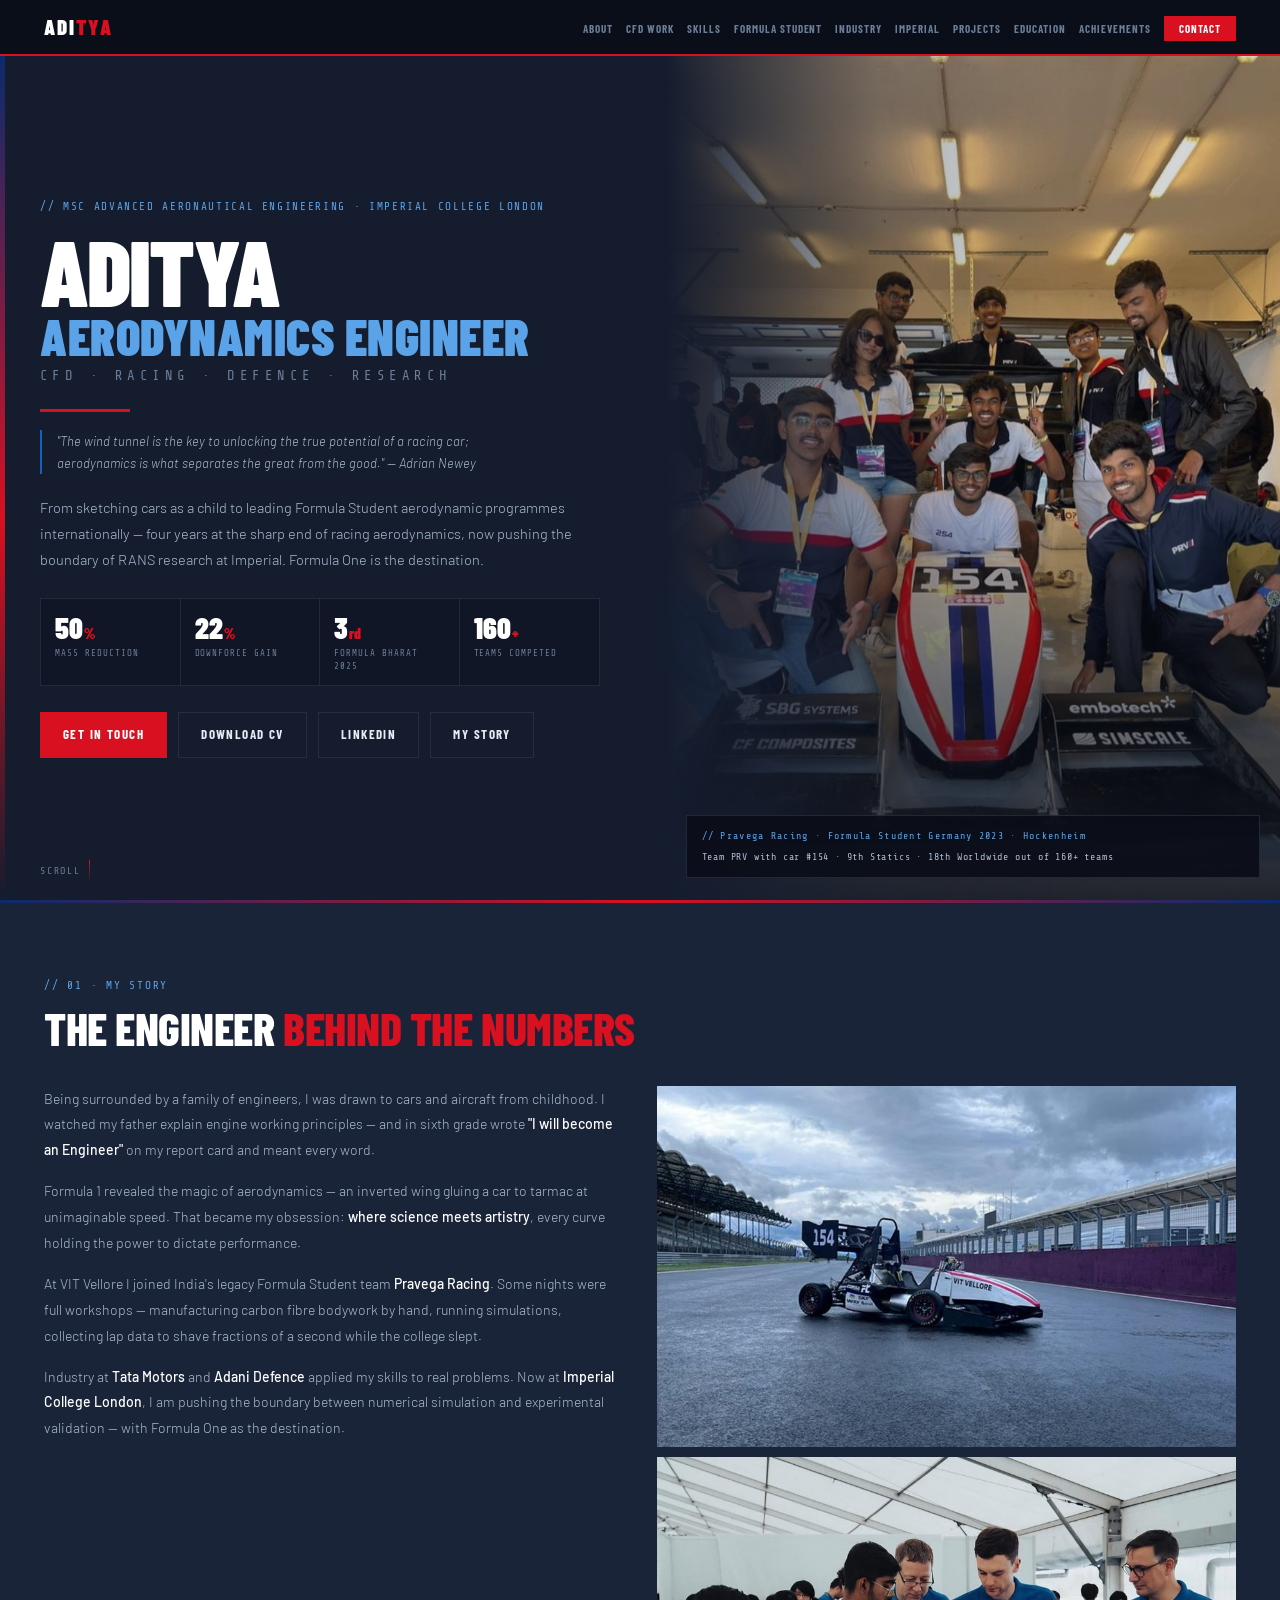
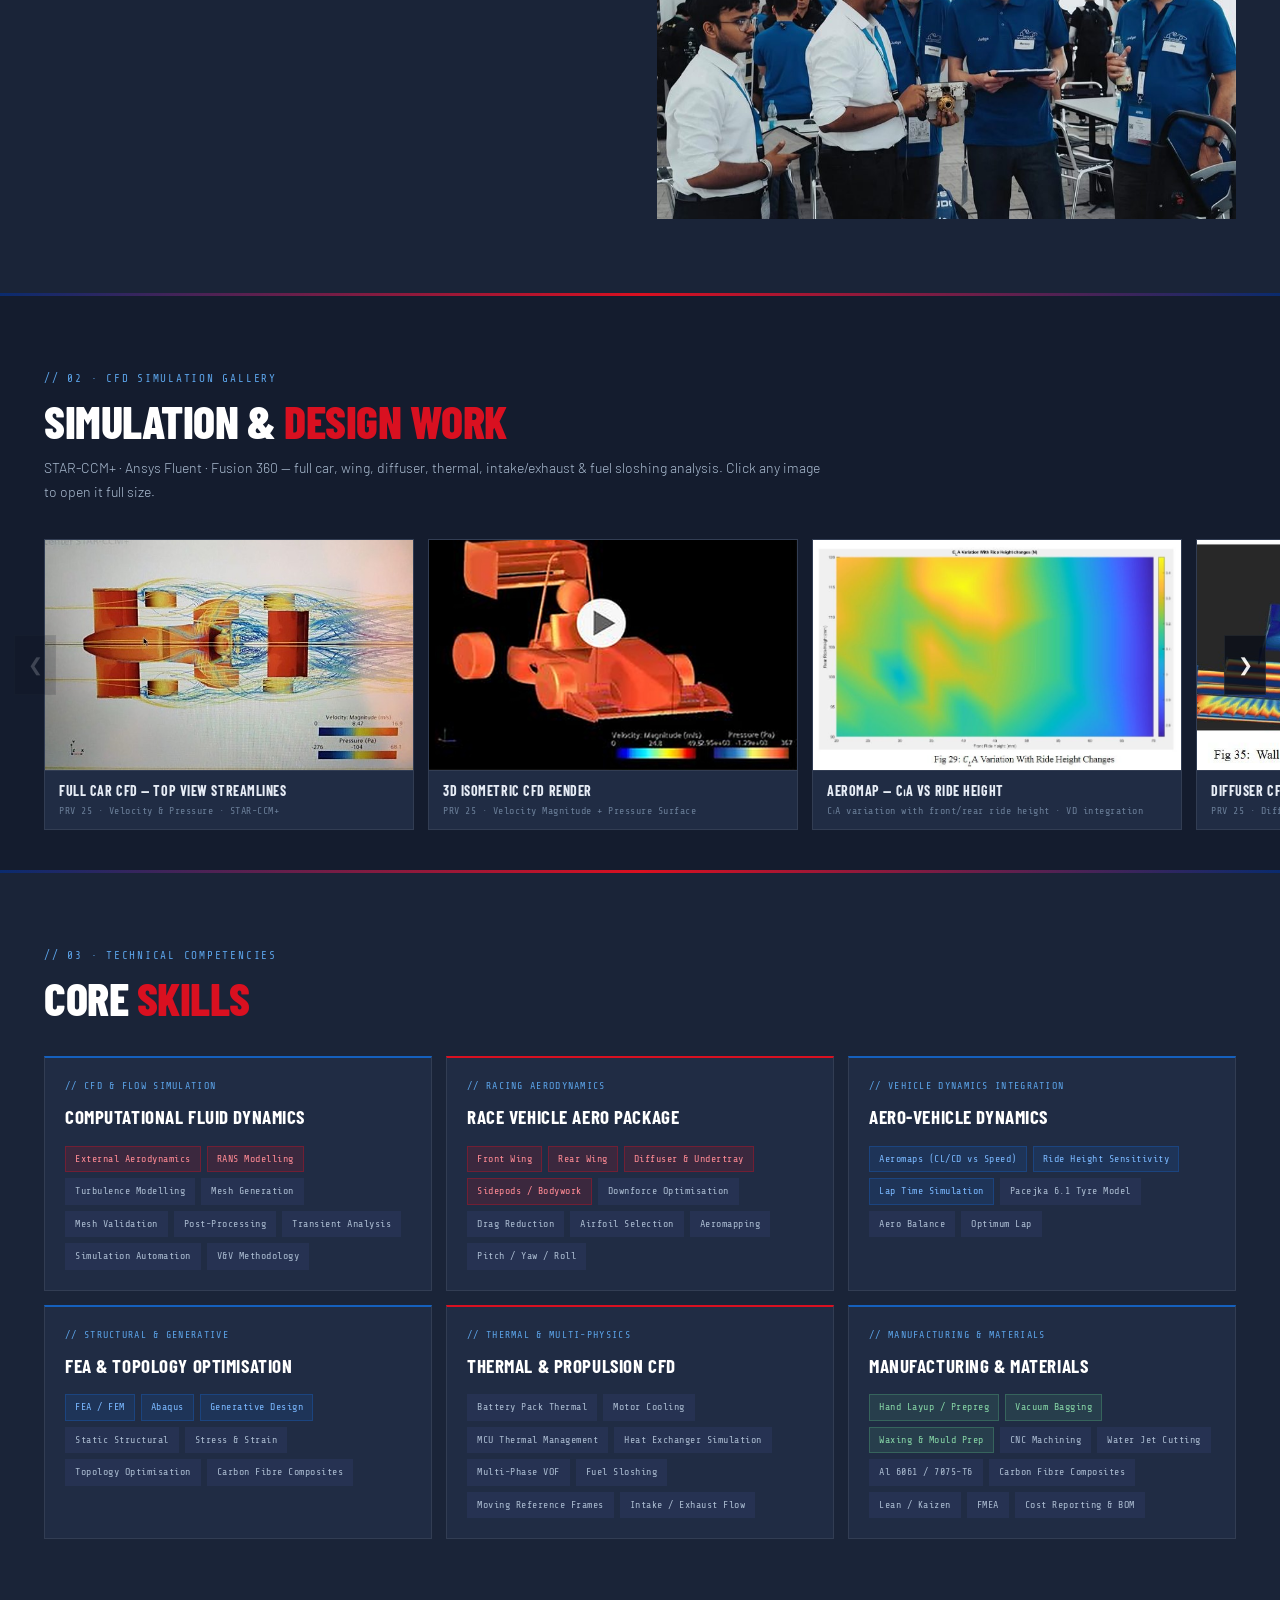
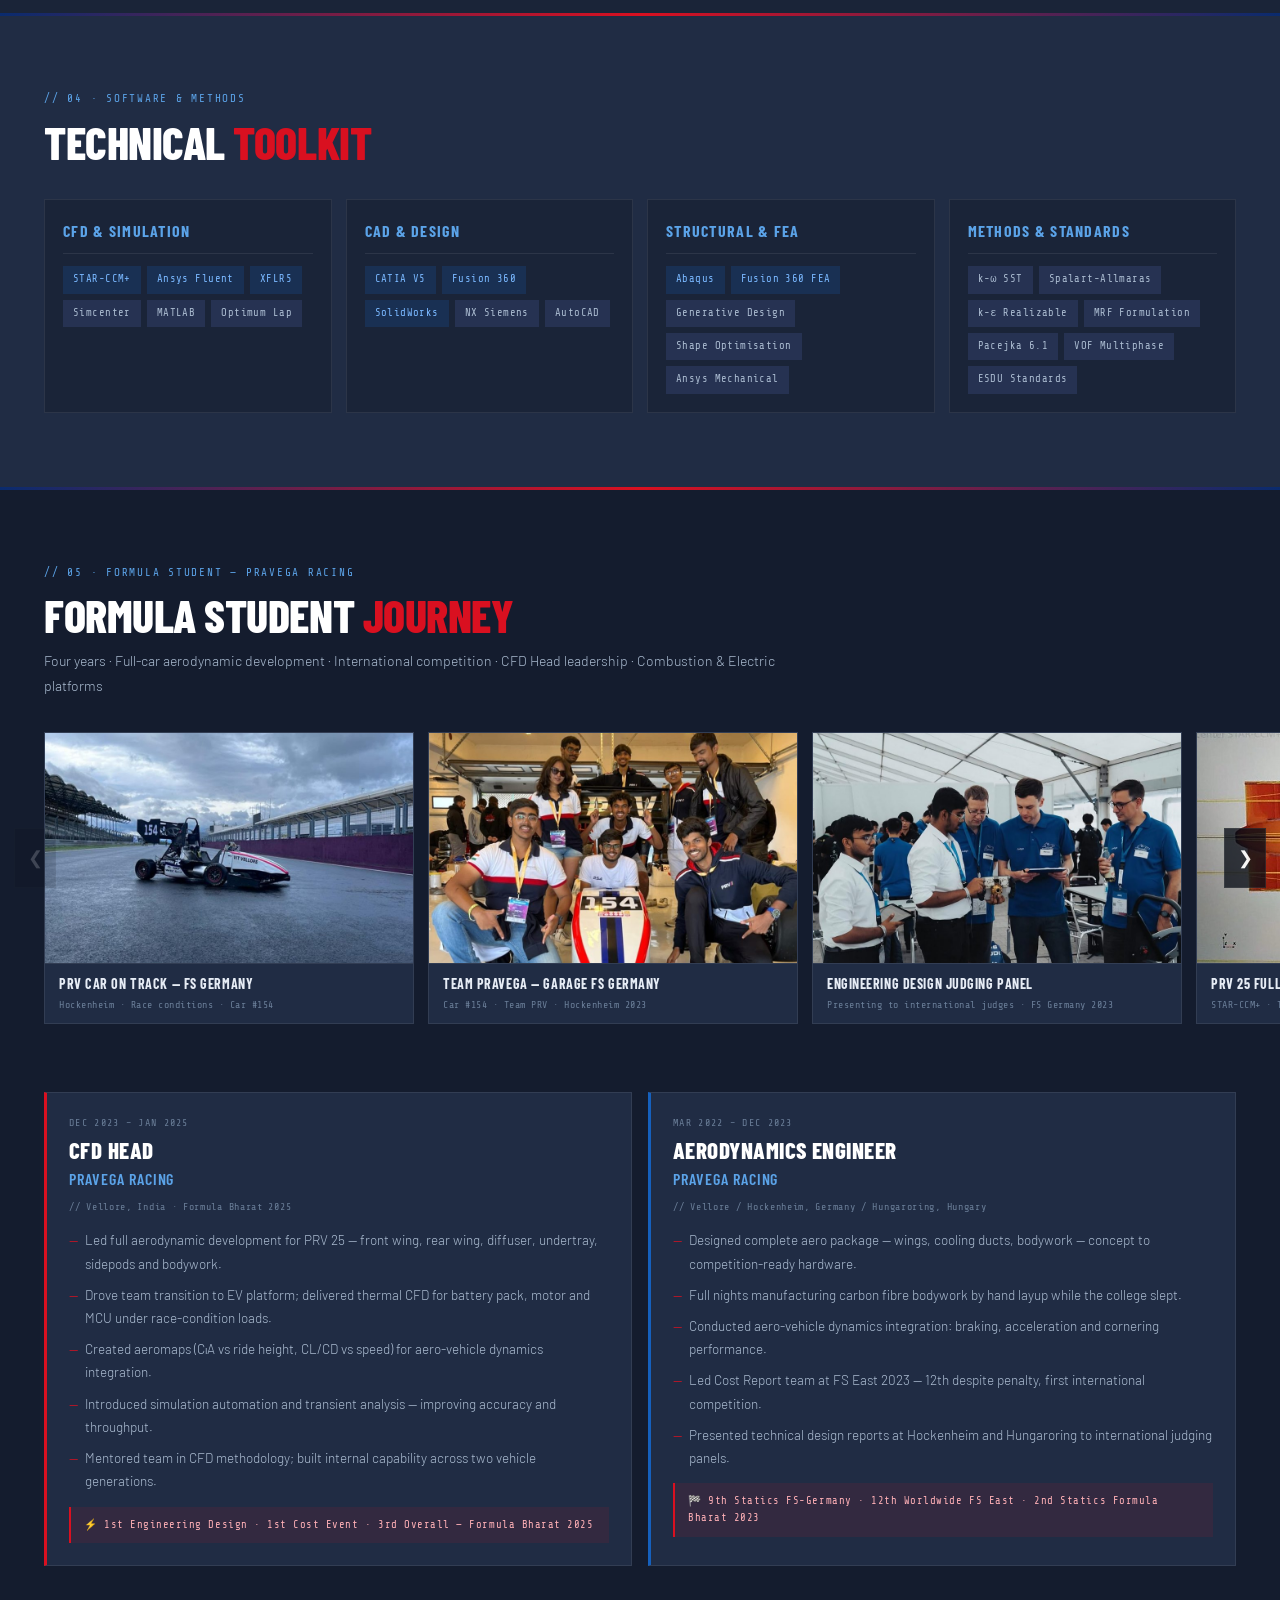
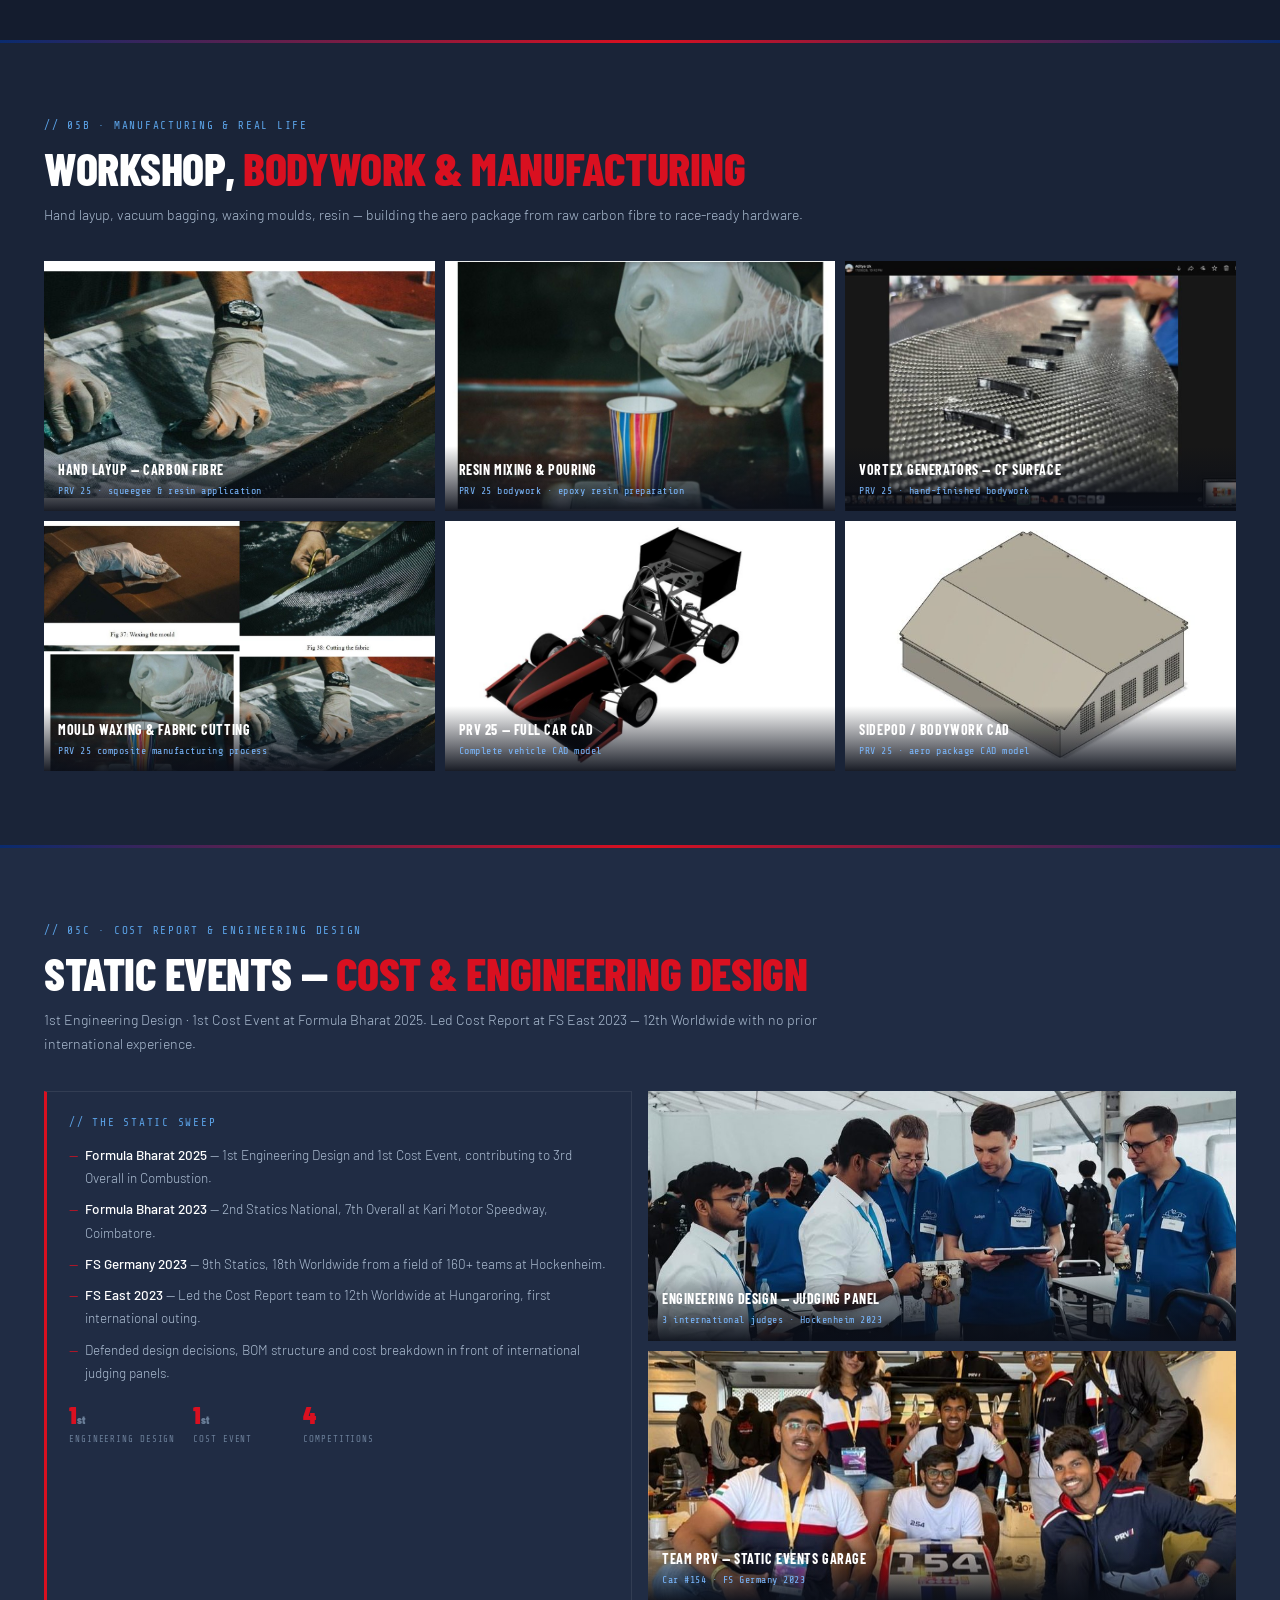
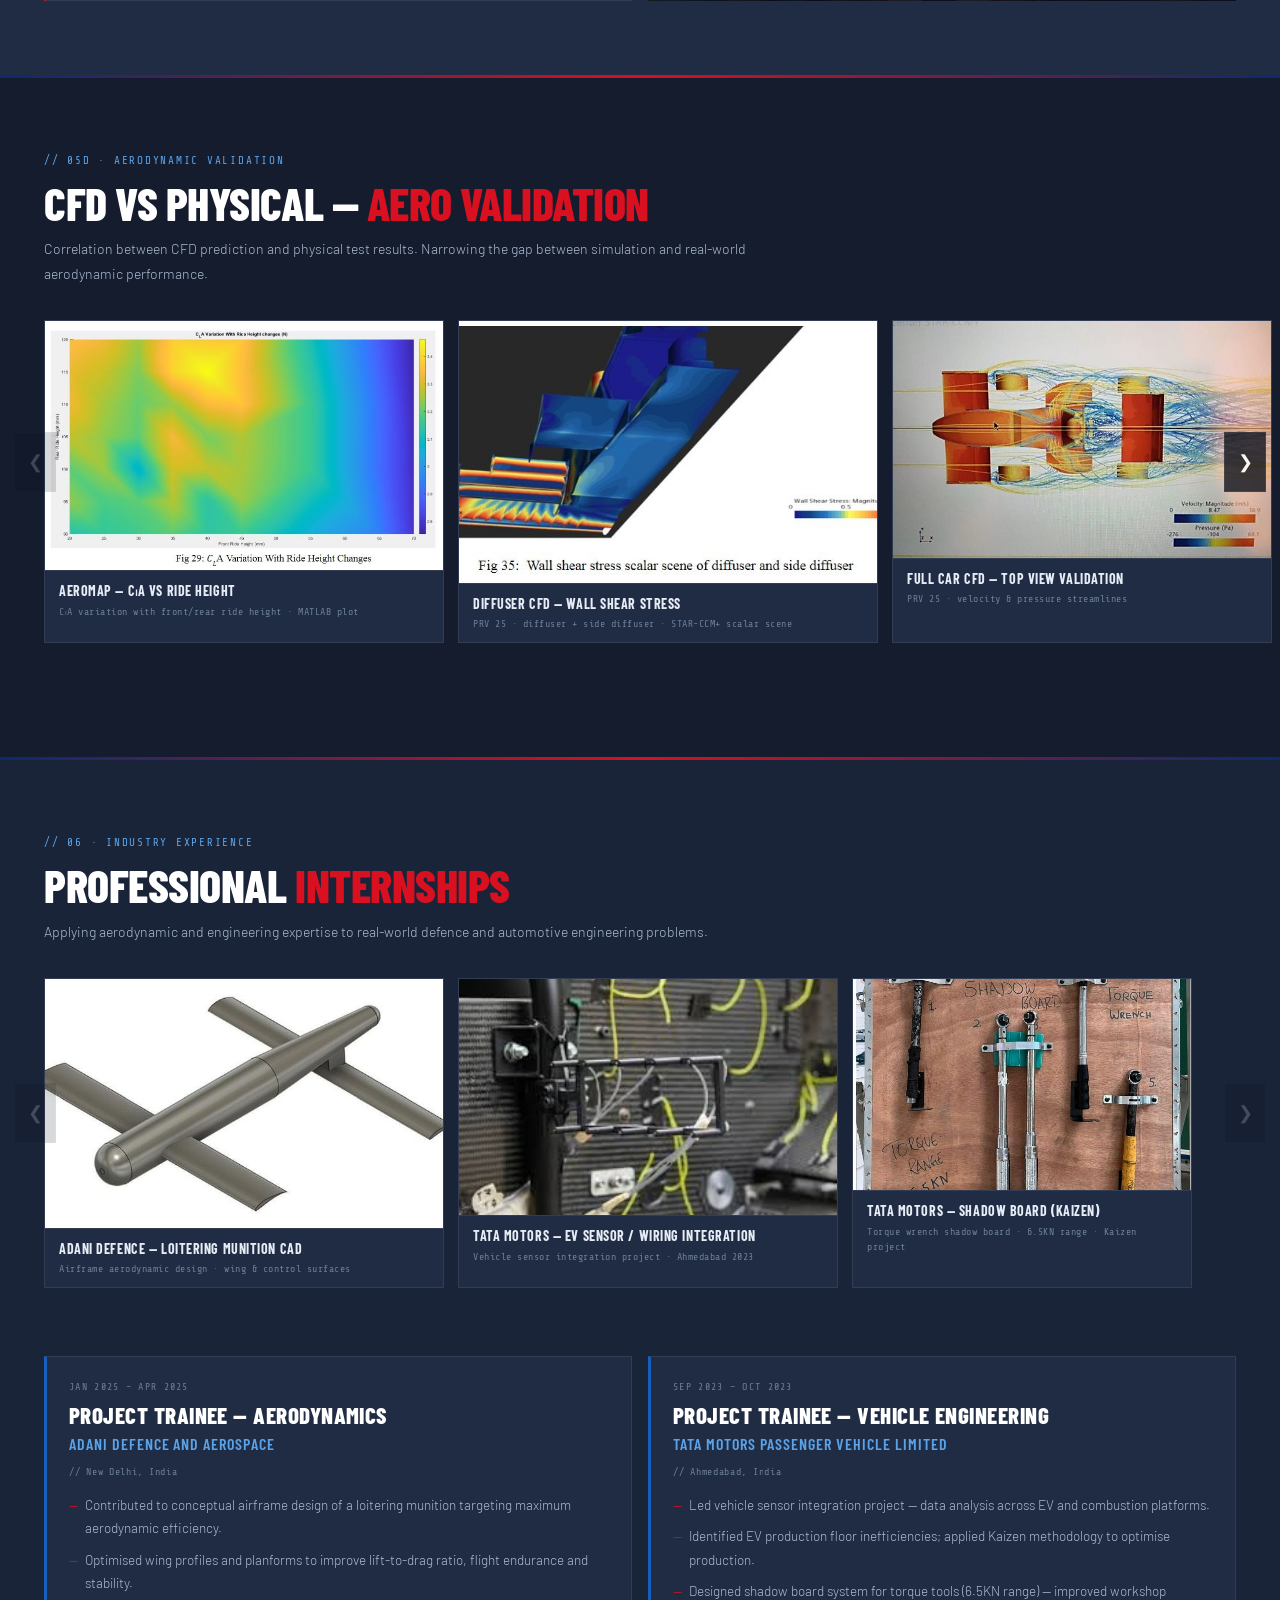
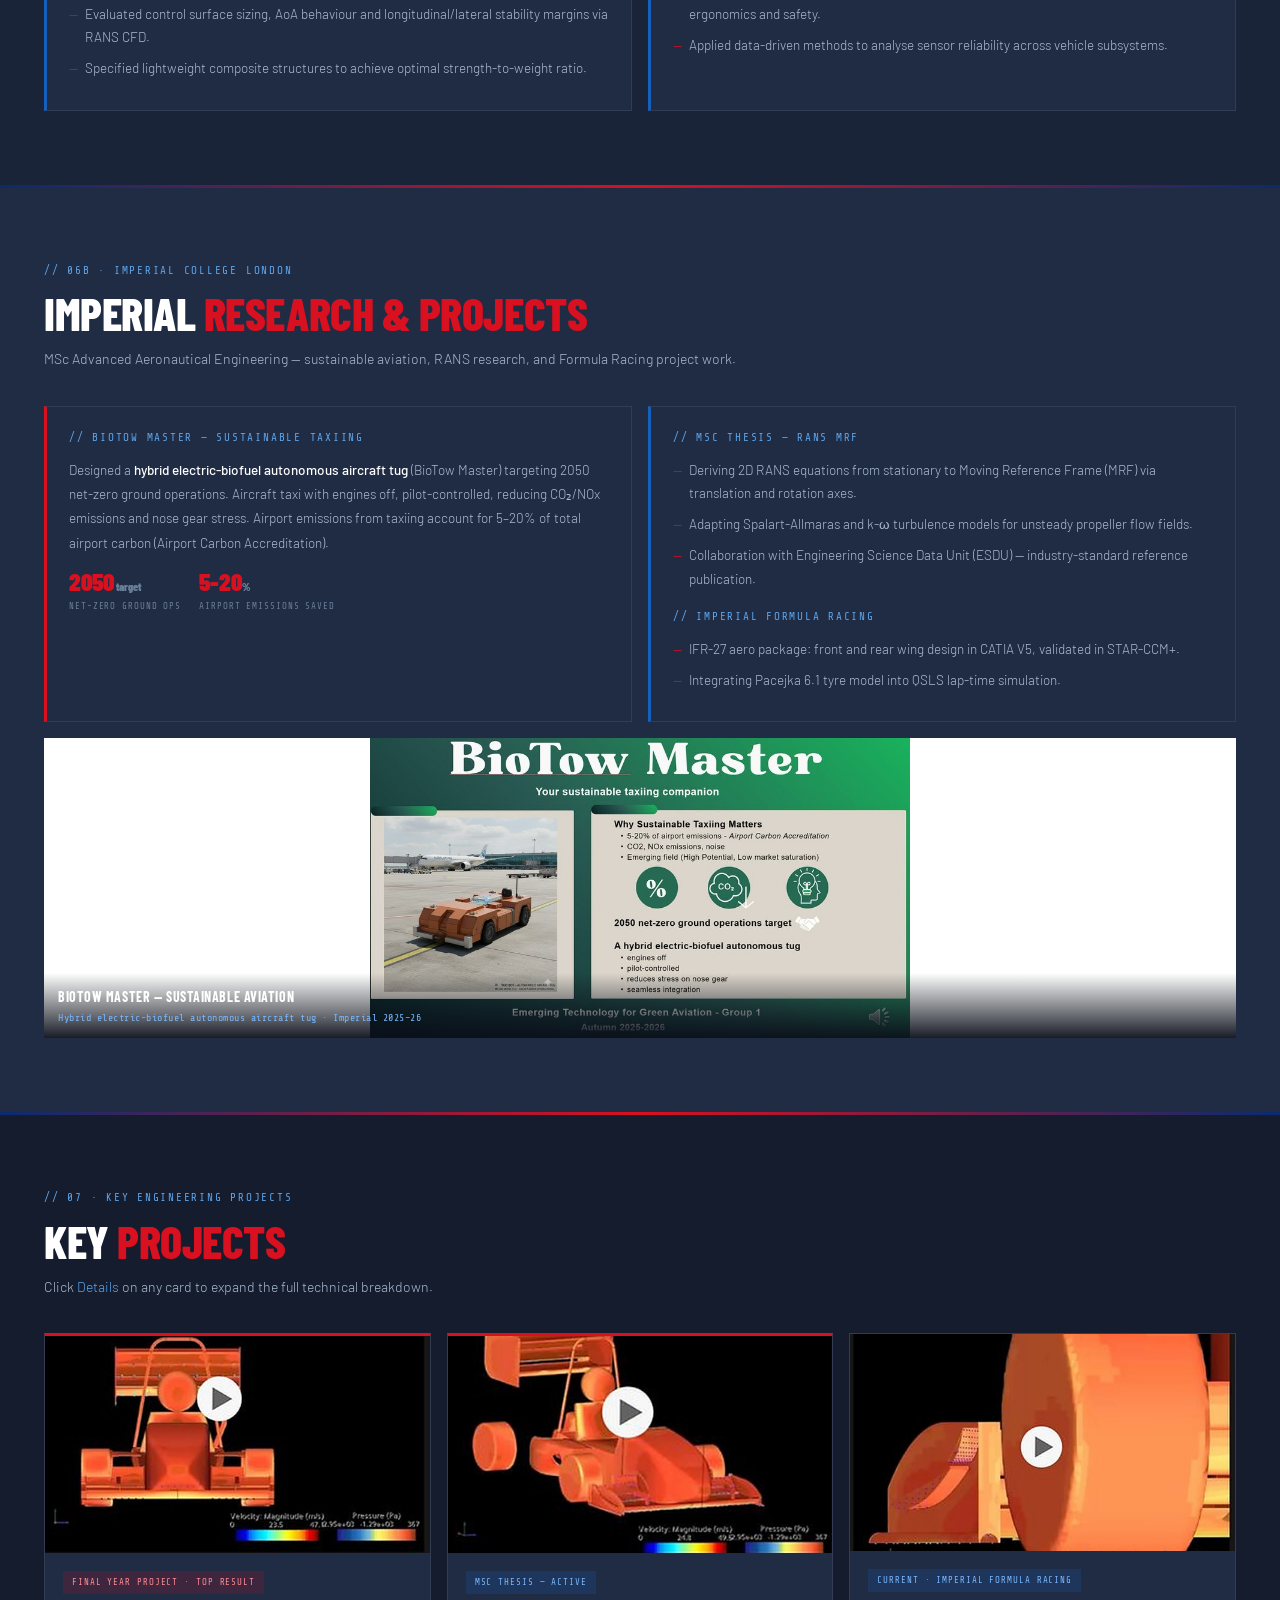
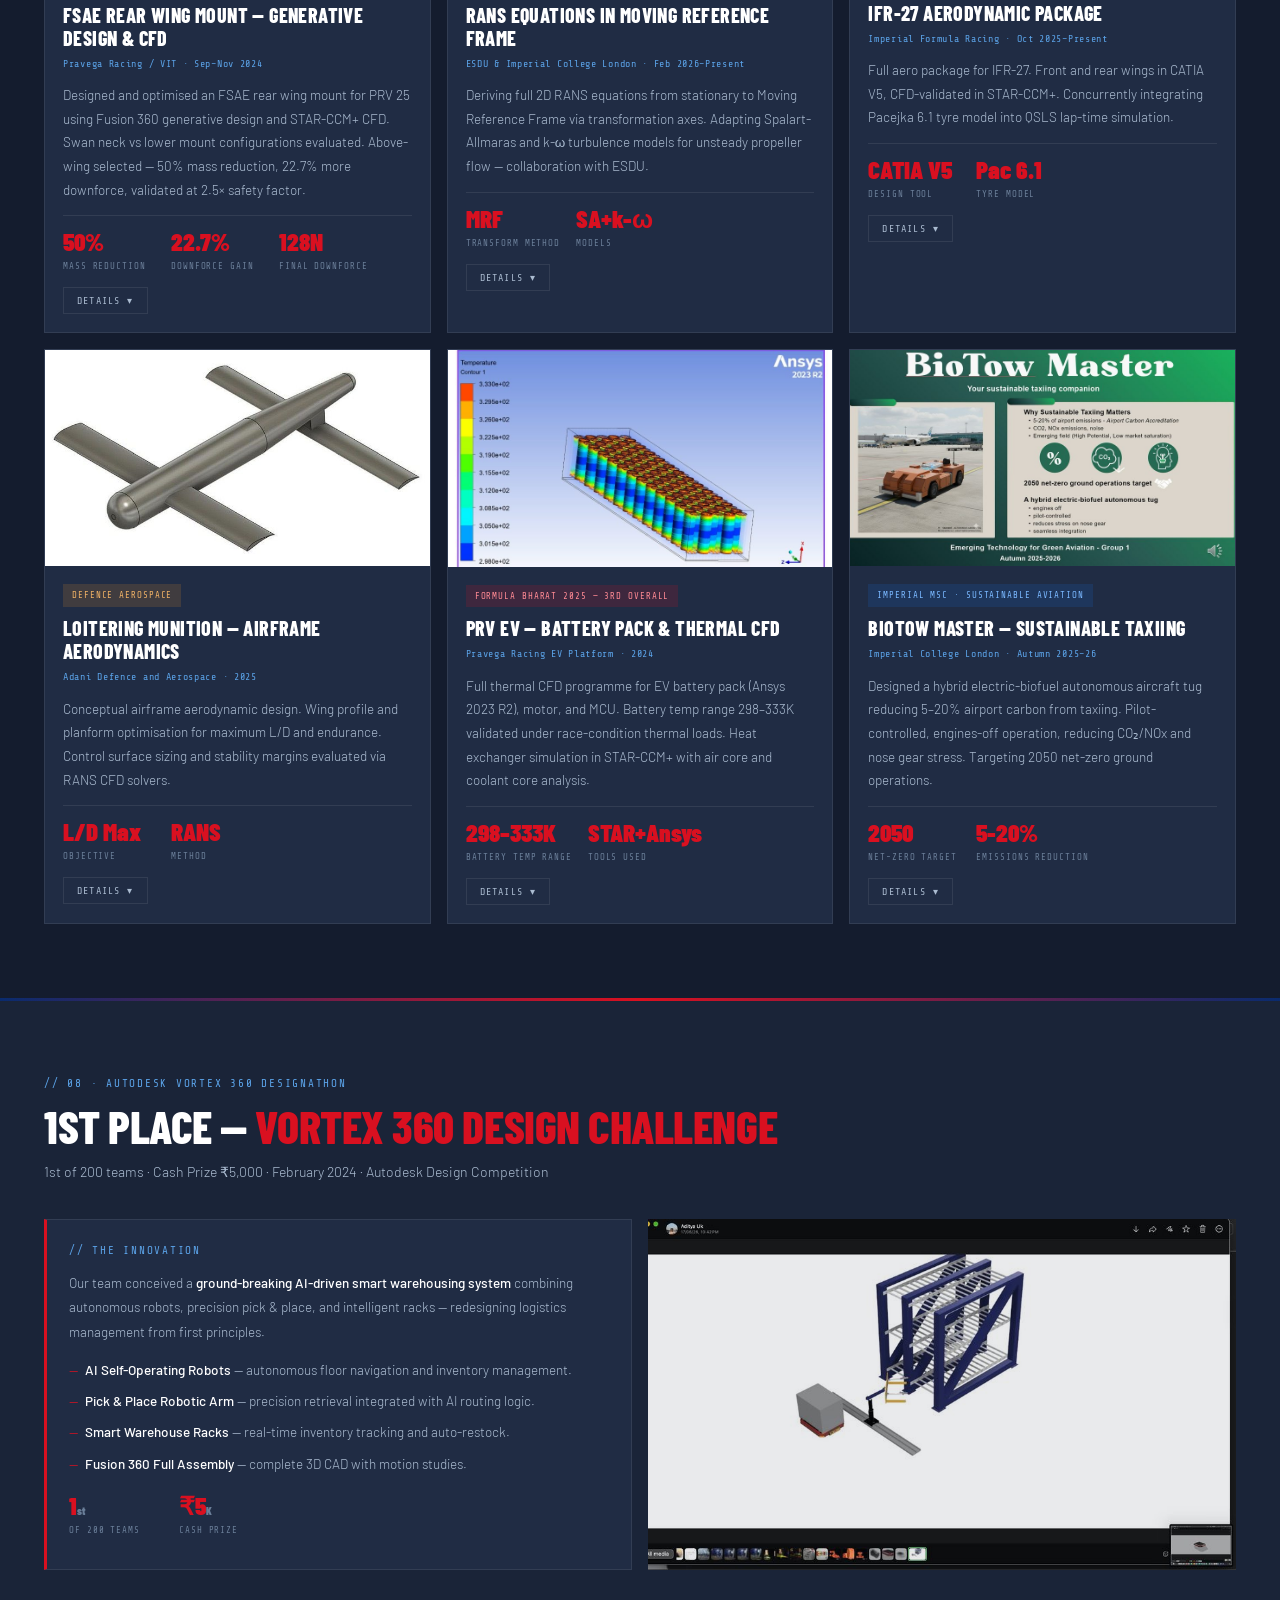
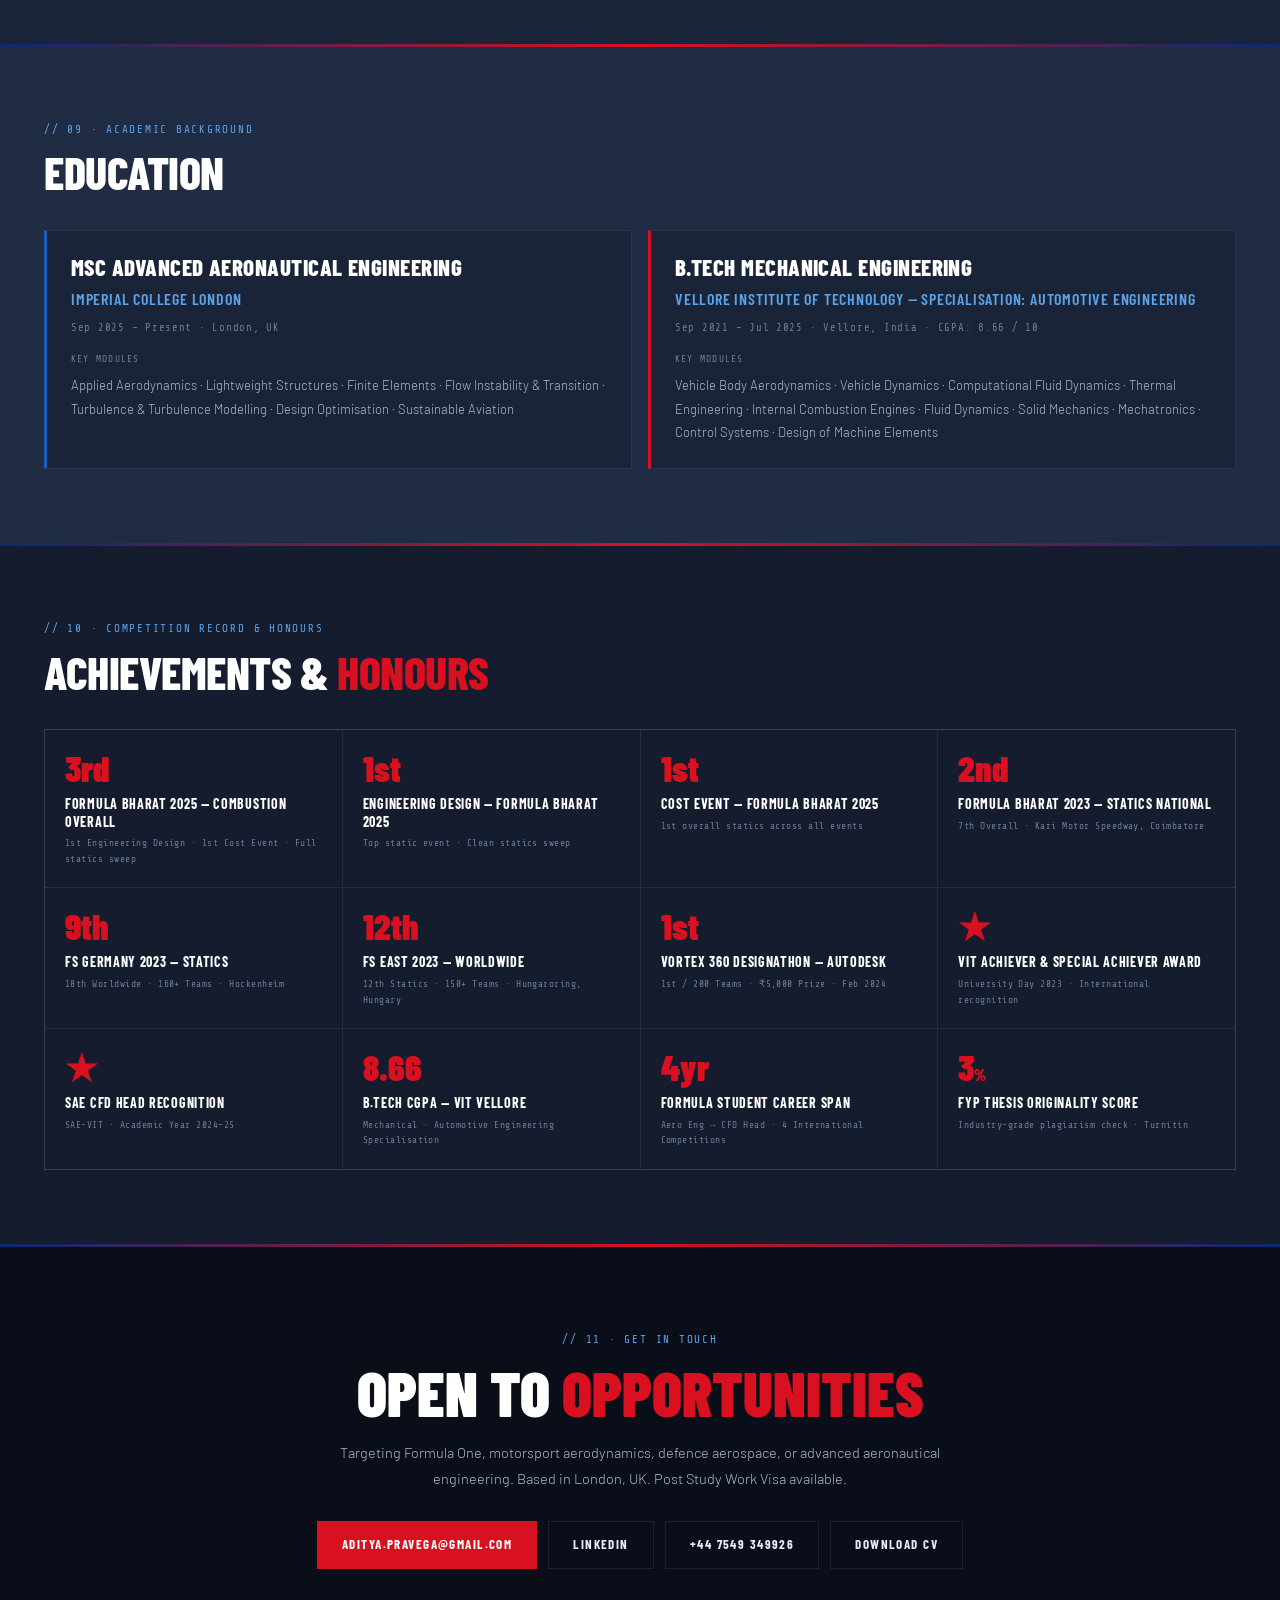
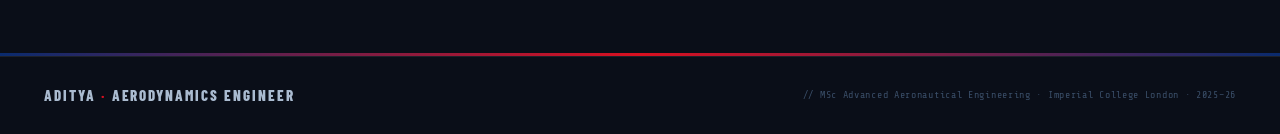
==== index.html @ 7541146f "Portfolio site" ====
<!DOCTYPE html>
<html lang="en">
<head>
<meta charset="UTF-8">
<meta name="viewport" content="width=device-width, initial-scale=1.0" id="viewport-meta">
<title>Aditya — Aerodynamics Engineer | CFD &amp; Aerodynamic Design</title>
<meta name="description" content="Aerodynamics engineer — MSc Advanced Aeronautical Engineering at Imperial College London. Four years of Formula Student aerodynamic development, CFD Head at Pravega Racing, defence aerospace and RANS research.">
<meta name="author" content="Aditya">
<meta name="theme-color" content="#141C2E">

<meta property="og:type" content="website">
<meta property="og:title" content="Aditya — Aerodynamics Engineer">
<meta property="og:description" content="CFD · Racing · Defence · Research. MSc Advanced Aeronautical Engineering, Imperial College London.">
<meta property="og:image" content="assets/img/cfd-fullcar-topview-streamlines.jpg">
<meta name="twitter:card" content="summary_large_image">

<link rel="preconnect" href="https://fonts.googleapis.com">
<link rel="preconnect" href="https://fonts.gstatic.com" crossorigin>
<link href="https://fonts.googleapis.com/css2?family=Barlow+Condensed:wght@300;400;600;700;800;900&family=Barlow:wght@300;400;500;600&family=Share+Tech+Mono&display=swap" rel="stylesheet">
<link rel="stylesheet" href="assets/css/styles.css">
<link rel="stylesheet" href="assets/css/mobile.css">
<link rel="icon" href="data:image/svg+xml,<svg xmlns='http://www.w3.org/2000/svg' viewBox='0 0 100 100'><rect width='100' height='100' fill='%23141C2E'/><text y='74' x='50' text-anchor='middle' font-size='68' font-family='Arial Narrow,Arial' font-weight='bold' fill='%23D91020'>A</text></svg>">
</head>
<body>

<div id="progress"></div>

<nav>
  <a href="#hero" class="nav-logo">Adi<span>tya</span></a>
  <ul class="nav-links" id="nav-links">
    <li><a href="#about">About</a></li>
    <li><a href="#gallery">CFD Work</a></li>
    <li><a href="#skills">Skills</a></li>
    <li><a href="#fs-exp">Formula Student</a></li>
    <li><a href="#industry">Industry</a></li>
    <li><a href="#imperial">Imperial</a></li>
    <li><a href="#projects">Projects</a></li>
    <li><a href="#education">Education</a></li>
    <li><a href="#achievements">Achievements</a></li>
    <li><a href="#contact" class="nav-cta">Contact</a></li>
  </ul>
  <button class="nav-burger" id="burger" aria-label="Toggle navigation menu" aria-expanded="false" aria-controls="nav-links">
    <span></span><span></span><span></span>
  </button>
</nav>

<!-- ============================ HERO ============================ -->
<section id="hero">
  <div class="hero-left">
    <div class="eyebrow">// MSc Advanced Aeronautical Engineering · Imperial College London</div>
    <h1 class="hero-name">Aditya<span class="line2">Aerodynamics Engineer</span></h1>
    <div class="hero-sub">CFD · Racing · Defence · Research</div>
    <div class="hdiv"></div>
    <blockquote class="hero-quote">"The wind tunnel is the key to unlocking the true potential of a racing car; aerodynamics is what separates the great from the good." — Adrian Newey</blockquote>
    <p class="hero-desc">From sketching cars as a child to leading Formula Student aerodynamic programmes internationally — four years at the sharp end of racing aerodynamics, now pushing the boundary of RANS research at Imperial. Formula One is the destination.</p>

    <div class="hero-stats">
      <div class="sb"><div class="sn" data-count="50">0<span class="u">%</span></div><div class="sl">Mass Reduction</div></div>
      <div class="sb"><div class="sn" data-count="22">0<span class="u">%</span></div><div class="sl">Downforce Gain</div></div>
      <div class="sb"><div class="sn" data-count="3">0<span class="u">rd</span></div><div class="sl">Formula Bharat 2025</div></div>
      <div class="sb"><div class="sn" data-count="160">0<span class="u">+</span></div><div class="sl">Teams Competed</div></div>
    </div>

    <div class="hbtns">
      <a href="#contact" class="btn btn-p">Get In Touch</a>
      <a href="assets/cv/Aditya_Kumar_CV.pdf" class="btn" download>Download CV</a>
      <a href="https://www.linkedin.com/in/aditya-kumar-78010b185" class="btn" target="_blank" rel="noopener">LinkedIn</a>
      <a href="#about" class="btn">My Story</a>
    </div>
  </div>

  <div class="hero-right">
    <img src="assets/img/team-fsgermany-garage.jpg" alt="Pravega Racing team with car #154 in the garage at Formula Student Germany 2023, Hockenheim" fetchpriority="high">
    <div class="hero-right-overlay"></div>
    <div class="hero-badge">
      <span class="hero-badge-title">// Pravega Racing · Formula Student Germany 2023 · Hockenheim</span>
      Team PRV with car #154 · 9th Statics · 18th Worldwide out of 160+ teams
    </div>
  </div>

  <a href="#about" class="scroll-hint">Scroll</a>
</section>

<div class="rbar"></div>

<!-- ============================ 01 · ABOUT ============================ -->
<section id="about" class="sec sec-alt">
  <div class="sec-inner">
    <header class="sh rv">
      <div class="sh-eye">// 01 · My Story</div>
      <h2 class="sh-title">The Engineer <span>Behind The Numbers</span></h2>
    </header>

    <div class="intro-split rv">
      <div class="intro-text">
        <p>Being surrounded by a family of engineers, I was drawn to cars and aircraft from childhood. I watched my father explain engine working principles — and in sixth grade wrote <em>"I will become an Engineer"</em> on my report card and meant every word.</p>
        <p>Formula 1 revealed the magic of aerodynamics — an inverted wing gluing a car to tarmac at unimaginable speed. That became my obsession: <em>where science meets artistry</em>, every curve holding the power to dictate performance.</p>
        <p>At VIT Vellore I joined India's legacy Formula Student team <em>Pravega Racing</em>. Some nights were full workshops — manufacturing carbon fibre bodywork by hand, running simulations, collecting lap data to shave fractions of a second while the college slept.</p>
        <p>Industry at <em>Tata Motors</em> and <em>Adani Defence</em> applied my skills to real problems. Now at <em>Imperial College London</em>, I am pushing the boundary between numerical simulation and experimental validation — with Formula One as the destination.</p>
      </div>
      <div class="intro-img-stack">
        <div class="intro-img-half js-zoom" data-caption="PRV Car on Track — FS Germany" data-sub="Hockenheim · Race conditions · Car #154">
          <img src="assets/img/prv-car-on-track-fsgermany.jpg" alt="Pravega Racing PRV car #154 on the wet track at Hockenheim" loading="lazy">
        </div>
        <div class="intro-img-half js-zoom" data-caption="Engineering Design Judging Panel" data-sub="Presenting to international judges · FS Germany 2023">
          <img src="assets/img/engineering-design-judging.jpg" alt="Aditya presenting a component to international judges at Formula Student Germany" loading="lazy">
        </div>
      </div>
    </div>
  </div>
</section>

<div class="rbar"></div>

<!-- ============================ 02 · CFD GALLERY ============================ -->
<section id="gallery" class="sec" style="padding-bottom:0">
  <div class="sec-inner">
    <header class="sh rv">
      <div class="sh-eye">// 02 · CFD Simulation Gallery</div>
      <h2 class="sh-title">Simulation &amp; <span>Design Work</span></h2>
      <p class="sh-sub">STAR-CCM+ · Ansys Fluent · Fusion 360 — full car, wing, diffuser, thermal, intake/exhaust &amp; fuel sloshing analysis. Click any image to open it full size.</p>
    </header>
  </div>

  <div class="gwrap">
    <button class="garrow prev" aria-label="Scroll gallery left">&#10094;</button>
    <div class="gstrip" data-gallery="cfd">

      <figure class="gitem">
        <div class="gimg-wrap js-zoom" data-caption="Full Car CFD — Top View Streamlines" data-sub="PRV 25 · Velocity &amp; Pressure · STAR-CCM+">
          <img src="assets/img/cfd-fullcar-topview-streamlines.jpg" alt="Top-view CFD velocity and pressure streamlines over the PRV 25 full car" loading="lazy">
          <div class="gov"><figcaption class="gcap"><div class="gcap-t">Full Car CFD — Top View Streamlines</div><div class="gcap-s">PRV 25 · Velocity &amp; Pressure · STAR-CCM+</div></figcaption></div>
          <div class="gzoom">&#43;</div>
        </div>
        <div class="glabel"><div class="glabel-t">Full Car CFD — Top View Streamlines</div><div class="glabel-s">PRV 25 · Velocity &amp; Pressure · STAR-CCM+</div></div>
      </figure>

      <figure class="gitem">
        <div class="gimg-wrap js-zoom" data-caption="3D Isometric CFD Render" data-sub="PRV 25 · Velocity Magnitude + Pressure Surface">
          <img src="assets/img/cfd-3d-isometric-render.jpg" alt="Isometric CFD render of the PRV 25 showing velocity magnitude and surface pressure" loading="lazy">
          <div class="gov"><figcaption class="gcap"><div class="gcap-t">3D Isometric CFD Render</div><div class="gcap-s">PRV 25 · Velocity Magnitude + Pressure Surface</div></figcaption></div>
          <div class="gzoom">&#43;</div>
        </div>
        <div class="glabel"><div class="glabel-t">3D Isometric CFD Render</div><div class="glabel-s">PRV 25 · Velocity Magnitude + Pressure Surface</div></div>
      </figure>

      <figure class="gitem">
        <div class="gimg-wrap js-zoom" data-caption="Aeromap — C&#8343;A vs Ride Height" data-sub="C&#8343;A variation with front/rear ride height · VD integration">
          <img src="assets/img/aeromap-cla-vs-ride-height.jpg" alt="Aeromap contour plot of lift coefficient area against front and rear ride height" loading="lazy">
          <div class="gov"><figcaption class="gcap"><div class="gcap-t">Aeromap — C&#8343;A vs Ride Height</div><div class="gcap-s">C&#8343;A variation with front/rear ride height · VD integration</div></figcaption></div>
          <div class="gzoom">&#43;</div>
        </div>
        <div class="glabel"><div class="glabel-t">Aeromap — C&#8343;A vs Ride Height</div><div class="glabel-s">C&#8343;A variation with front/rear ride height · VD integration</div></div>
      </figure>

      <figure class="gitem">
        <div class="gimg-wrap js-zoom" data-caption="Diffuser CFD — Wall Shear Stress" data-sub="PRV 25 · Diffuser + side diffuser · STAR-CCM+">
          <img src="assets/img/cfd-diffuser-wall-shear.jpg" alt="Wall shear stress scalar scene on the PRV 25 diffuser and side diffuser" loading="lazy">
          <div class="gov"><figcaption class="gcap"><div class="gcap-t">Diffuser CFD — Wall Shear Stress</div><div class="gcap-s">PRV 25 · Diffuser + side diffuser · STAR-CCM+</div></figcaption></div>
          <div class="gzoom">&#43;</div>
        </div>
        <div class="glabel"><div class="glabel-t">Diffuser CFD — Wall Shear Stress</div><div class="glabel-s">PRV 25 · Diffuser + side diffuser · STAR-CCM+</div></div>
      </figure>

      <figure class="gitem">
        <div class="gimg-wrap js-zoom" data-caption="Battery Pack Thermal CFD" data-sub="EV Platform · Ansys 2023 R2 · Temperature contour 298–333K">
          <img src="assets/img/cfd-battery-pack-thermal.jpg" alt="Temperature contour of the EV battery pack from Ansys thermal CFD" loading="lazy">
          <div class="gov"><figcaption class="gcap"><div class="gcap-t">Battery Pack Thermal CFD</div><div class="gcap-s">EV Platform · Ansys 2023 R2 · Temperature contour 298–333K</div></figcaption></div>
          <div class="gzoom">&#43;</div>
        </div>
        <div class="glabel"><div class="glabel-t">Battery Pack Thermal CFD</div><div class="glabel-s">EV Platform · Ansys 2023 R2 · Temperature contour 298–333K</div></div>
      </figure>

      <figure class="gitem">
        <div class="gimg-wrap js-zoom" data-caption="Dual Heat Exchanger — Radiator Sim" data-sub="STAR-CCM+ · Air core &amp; coolant core temperature">
          <img src="assets/img/cfd-dual-heat-exchanger.jpg" alt="Dual heat exchanger simulation showing air core and coolant core temperature" loading="lazy">
          <div class="gov"><figcaption class="gcap"><div class="gcap-t">Dual Heat Exchanger — Radiator Sim</div><div class="gcap-s">STAR-CCM+ · Air core &amp; coolant core temperature</div></figcaption></div>
          <div class="gzoom">&#43;</div>
        </div>
        <div class="glabel"><div class="glabel-t">Dual Heat Exchanger — Radiator Sim</div><div class="glabel-s">STAR-CCM+ · Air core &amp; coolant core temperature</div></div>
      </figure>

      <figure class="gitem">
        <div class="gimg-wrap js-zoom" data-caption="Radiator End Tank Temp + Convergence" data-sub="STAR-CCM+ · Temperature gradient &amp; residuals plot">
          <img src="assets/img/cfd-radiator-endtank-convergence.jpg" alt="Radiator end tank temperature gradient alongside a residuals convergence plot" loading="lazy">
          <div class="gov"><figcaption class="gcap"><div class="gcap-t">Radiator End Tank Temp + Convergence</div><div class="gcap-s">STAR-CCM+ · Temperature gradient &amp; residuals plot</div></figcaption></div>
          <div class="gzoom">&#43;</div>
        </div>
        <div class="glabel"><div class="glabel-t">Radiator End Tank Temp + Convergence</div><div class="glabel-s">STAR-CCM+ · Temperature gradient &amp; residuals plot</div></div>
      </figure>

      <figure class="gitem">
        <div class="gimg-wrap js-zoom" data-caption="MCU / Motor / Radiator — CAD Assembly" data-sub="PRV 25 powertrain thermal package CAD">
          <img src="assets/img/cad-mcu-motor-radiator.jpg" alt="CAD assembly of the PRV 25 motor control unit, motor and radiator package" loading="lazy">
          <div class="gov"><figcaption class="gcap"><div class="gcap-t">MCU / Motor / Radiator — CAD Assembly</div><div class="gcap-s">PRV 25 powertrain thermal package CAD</div></figcaption></div>
          <div class="gzoom">&#43;</div>
        </div>
        <div class="glabel"><div class="glabel-t">MCU / Motor / Radiator — CAD Assembly</div><div class="glabel-s">PRV 25 powertrain thermal package CAD</div></div>
      </figure>

      <figure class="gitem">
        <div class="gimg-wrap js-zoom" data-caption="Intake CFD — Velocity Streamlines" data-sub="STAR-CCM+ · Vel: 0–203 m/s · Pressure: –0.5 to 15 psi">
          <img src="assets/img/cfd-intake-streamlines.jpg" alt="Velocity streamlines through the intake runner CFD model" loading="lazy">
          <div class="gov"><figcaption class="gcap"><div class="gcap-t">Intake CFD — Velocity Streamlines</div><div class="gcap-s">STAR-CCM+ · Vel: 0–203 m/s · Pressure: –0.5 to 15 psi</div></figcaption></div>
          <div class="gzoom">&#43;</div>
        </div>
        <div class="glabel"><div class="glabel-t">Intake CFD — Velocity Streamlines</div><div class="glabel-s">STAR-CCM+ · Vel: 0–203 m/s · Pressure: –0.5 to 15 psi</div></div>
      </figure>

      <figure class="gitem">
        <div class="gimg-wrap js-zoom" data-caption="Fuel Tank Sloshing — VOF Transient" data-sub="STAR-CCM+ · Volume Fraction of Fuel · t = 0.52 s">
          <img src="assets/img/cfd-fuel-tank-sloshing.jpg" alt="Transient VOF simulation showing fuel volume fraction sloshing in the tank" loading="lazy">
          <div class="gov"><figcaption class="gcap"><div class="gcap-t">Fuel Tank Sloshing — VOF Transient</div><div class="gcap-s">STAR-CCM+ · Volume Fraction of Fuel · t = 0.52 s</div></figcaption></div>
          <div class="gzoom">&#43;</div>
        </div>
        <div class="glabel"><div class="glabel-t">Fuel Tank Sloshing — VOF Transient</div><div class="glabel-s">STAR-CCM+ · Volume Fraction of Fuel · t = 0.52 s</div></div>
      </figure>

      <figure class="gitem">
        <div class="gimg-wrap js-zoom" data-caption="Rotating Wheel &amp; Brake Duct CFD" data-sub="PRV 25 · Rotating domain analysis">
          <img src="assets/img/cfd-rotating-wheel-brake-duct.jpg" alt="Rotating domain CFD analysis of the wheel and brake duct" loading="lazy">
          <div class="gov"><figcaption class="gcap"><div class="gcap-t">Rotating Wheel &amp; Brake Duct CFD</div><div class="gcap-s">PRV 25 · Rotating domain analysis</div></figcaption></div>
          <div class="gzoom">&#43;</div>
        </div>
        <div class="glabel"><div class="glabel-t">Rotating Wheel &amp; Brake Duct CFD</div><div class="glabel-s">PRV 25 · Rotating domain analysis</div></div>
      </figure>

      <figure class="gitem">
        <div class="gimg-wrap js-zoom" data-caption="Front View — CFD Validation" data-sub="PRV 25 · Velocity scalar scene">
          <img src="assets/img/cfd-front-view-validation.jpg" alt="Front-view velocity scalar scene used for CFD validation" loading="lazy">
          <div class="gov"><figcaption class="gcap"><div class="gcap-t">Front View — CFD Validation</div><div class="gcap-s">PRV 25 · Velocity scalar scene</div></figcaption></div>
          <div class="gzoom">&#43;</div>
        </div>
        <div class="glabel"><div class="glabel-t">Front View — CFD Validation</div><div class="glabel-s">PRV 25 · Velocity scalar scene</div></div>
      </figure>

    </div>
    <button class="garrow next" aria-label="Scroll gallery right">&#10095;</button>
  </div>
</section>

<div class="rbar"></div>

<!-- ============================ 03 · SKILLS ============================ -->
<section id="skills" class="sec sec-alt">
  <div class="sec-inner">
    <header class="sh rv">
      <div class="sh-eye">// 03 · Technical Competencies</div>
      <h2 class="sh-title">Core <span>Skills</span></h2>
    </header>

    <div class="skills-grid rv">
      <div class="sk-card">
        <div class="sk-icon">// CFD &amp; FLOW SIMULATION</div>
        <h3 class="sk-title">Computational Fluid Dynamics</h3>
        <div class="tags"><span class="tag r">External Aerodynamics</span><span class="tag r">RANS Modelling</span><span class="tag">Turbulence Modelling</span><span class="tag">Mesh Generation</span><span class="tag">Mesh Validation</span><span class="tag">Post-Processing</span><span class="tag">Transient Analysis</span><span class="tag">Simulation Automation</span><span class="tag">V&amp;V Methodology</span></div>
      </div>
      <div class="sk-card">
        <div class="sk-icon">// RACING AERODYNAMICS</div>
        <h3 class="sk-title">Race Vehicle Aero Package</h3>
        <div class="tags"><span class="tag r">Front Wing</span><span class="tag r">Rear Wing</span><span class="tag r">Diffuser &amp; Undertray</span><span class="tag r">Sidepods / Bodywork</span><span class="tag">Downforce Optimisation</span><span class="tag">Drag Reduction</span><span class="tag">Airfoil Selection</span><span class="tag">Aeromapping</span><span class="tag">Pitch / Yaw / Roll</span></div>
      </div>
      <div class="sk-card">
        <div class="sk-icon">// VEHICLE DYNAMICS INTEGRATION</div>
        <h3 class="sk-title">Aero-Vehicle Dynamics</h3>
        <div class="tags"><span class="tag b">Aeromaps (CL/CD vs Speed)</span><span class="tag b">Ride Height Sensitivity</span><span class="tag b">Lap Time Simulation</span><span class="tag">Pacejka 6.1 Tyre Model</span><span class="tag">Aero Balance</span><span class="tag">Optimum Lap</span></div>
      </div>
      <div class="sk-card">
        <div class="sk-icon">// STRUCTURAL &amp; GENERATIVE</div>
        <h3 class="sk-title">FEA &amp; Topology Optimisation</h3>
        <div class="tags"><span class="tag b">FEA / FEM</span><span class="tag b">Abaqus</span><span class="tag b">Generative Design</span><span class="tag">Static Structural</span><span class="tag">Stress &amp; Strain</span><span class="tag">Topology Optimisation</span><span class="tag">Carbon Fibre Composites</span></div>
      </div>
      <div class="sk-card">
        <div class="sk-icon">// THERMAL &amp; MULTI-PHYSICS</div>
        <h3 class="sk-title">Thermal &amp; Propulsion CFD</h3>
        <div class="tags"><span class="tag">Battery Pack Thermal</span><span class="tag">Motor Cooling</span><span class="tag">MCU Thermal Management</span><span class="tag">Heat Exchanger Simulation</span><span class="tag">Multi-Phase VOF</span><span class="tag">Fuel Sloshing</span><span class="tag">Moving Reference Frames</span><span class="tag">Intake / Exhaust Flow</span></div>
      </div>
      <div class="sk-card">
        <div class="sk-icon">// MANUFACTURING &amp; MATERIALS</div>
        <h3 class="sk-title">Manufacturing &amp; Materials</h3>
        <div class="tags"><span class="tag g">Hand Layup / Prepreg</span><span class="tag g">Vacuum Bagging</span><span class="tag g">Waxing &amp; Mould Prep</span><span class="tag">CNC Machining</span><span class="tag">Water Jet Cutting</span><span class="tag">Al 6061 / 7075-T6</span><span class="tag">Carbon Fibre Composites</span><span class="tag">Lean / Kaizen</span><span class="tag">FMEA</span><span class="tag">Cost Reporting &amp; BOM</span></div>
      </div>
    </div>
  </div>
</section>

<div class="rbar"></div>

<!-- ============================ 04 · TOOLKIT ============================ -->
<section id="tools" class="sec sec-alt2">
  <div class="sec-inner">
    <header class="sh rv">
      <div class="sh-eye">// 04 · Software &amp; Methods</div>
      <h2 class="sh-title">Technical <span>Toolkit</span></h2>
    </header>

    <div class="tools-grid rv">
      <div class="tgrp">
        <h3 class="tgrp-t">CFD &amp; Simulation</h3>
        <div class="tlist"><span class="tc p">STAR-CCM+</span><span class="tc p">Ansys Fluent</span><span class="tc p">XFLR5</span><span class="tc">Simcenter</span><span class="tc">MATLAB</span><span class="tc">Optimum Lap</span></div>
      </div>
      <div class="tgrp">
        <h3 class="tgrp-t">CAD &amp; Design</h3>
        <div class="tlist"><span class="tc p">CATIA V5</span><span class="tc p">Fusion 360</span><span class="tc p">SolidWorks</span><span class="tc">NX Siemens</span><span class="tc">AutoCAD</span></div>
      </div>
      <div class="tgrp">
        <h3 class="tgrp-t">Structural &amp; FEA</h3>
        <div class="tlist"><span class="tc p">Abaqus</span><span class="tc p">Fusion 360 FEA</span><span class="tc">Generative Design</span><span class="tc">Shape Optimisation</span><span class="tc">Ansys Mechanical</span></div>
      </div>
      <div class="tgrp">
        <h3 class="tgrp-t">Methods &amp; Standards</h3>
        <div class="tlist"><span class="tc">k-ω SST</span><span class="tc">Spalart-Allmaras</span><span class="tc">k-ε Realizable</span><span class="tc">MRF Formulation</span><span class="tc">Pacejka 6.1</span><span class="tc">VOF Multiphase</span><span class="tc">ESDU Standards</span></div>
      </div>
    </div>
  </div>
</section>

<div class="rbar"></div>

<!-- ============================ 05 · FORMULA STUDENT ============================ -->
<section id="fs-exp" class="sec">
  <div class="sec-inner">
    <header class="sh rv">
      <div class="sh-eye">// 05 · Formula Student — Pravega Racing</div>
      <h2 class="sh-title">Formula Student <span>Journey</span></h2>
      <p class="sh-sub">Four years · Full-car aerodynamic development · International competition · CFD Head leadership · Combustion &amp; Electric platforms</p>
    </header>
  </div>

  <div class="gwrap">
    <button class="garrow prev" aria-label="Scroll gallery left">&#10094;</button>
    <div class="gstrip" data-gallery="fs">

      <figure class="gitem">
        <div class="gimg-wrap js-zoom" data-caption="PRV Car on Track — FS Germany" data-sub="Hockenheim · Race conditions · Car #154">
          <img src="assets/img/prv-car-on-track-fsgermany.jpg" alt="PRV car #154 on the wet Hockenheim circuit" loading="lazy">
          <div class="gov"><figcaption class="gcap"><div class="gcap-t">PRV Car on Track — FS Germany</div><div class="gcap-s">Hockenheim · Race conditions · Car #154</div></figcaption></div>
          <div class="gzoom">&#43;</div>
        </div>
        <div class="glabel"><div class="glabel-t">PRV Car on Track — FS Germany</div><div class="glabel-s">Hockenheim · Race conditions · Car #154</div></div>
      </figure>

      <figure class="gitem">
        <div class="gimg-wrap js-zoom" data-caption="Team Pravega — Garage FS Germany" data-sub="Car #154 · Team PRV · Hockenheim 2023">
          <img src="assets/img/team-fsgermany-garage.jpg" alt="Team Pravega Racing gathered around car #154 in the garage" loading="lazy">
          <div class="gov"><figcaption class="gcap"><div class="gcap-t">Team Pravega — Garage FS Germany</div><div class="gcap-s">Car #154 · Team PRV · Hockenheim 2023</div></figcaption></div>
          <div class="gzoom">&#43;</div>
        </div>
        <div class="glabel"><div class="glabel-t">Team Pravega — Garage FS Germany</div><div class="glabel-s">Car #154 · Team PRV · Hockenheim 2023</div></div>
      </figure>

      <figure class="gitem">
        <div class="gimg-wrap js-zoom" data-caption="Engineering Design Judging Panel" data-sub="Presenting to international judges · FS Germany 2023">
          <img src="assets/img/engineering-design-judging.jpg" alt="Presenting a component to international judges at FS Germany" loading="lazy">
          <div class="gov"><figcaption class="gcap"><div class="gcap-t">Engineering Design Judging Panel</div><div class="gcap-s">Presenting to international judges · FS Germany 2023</div></figcaption></div>
          <div class="gzoom">&#43;</div>
        </div>
        <div class="glabel"><div class="glabel-t">Engineering Design Judging Panel</div><div class="glabel-s">Presenting to international judges · FS Germany 2023</div></div>
      </figure>

      <figure class="gitem">
        <div class="gimg-wrap js-zoom" data-caption="PRV 25 Full Car CFD" data-sub="STAR-CCM+ · Top-view velocity streamlines">
          <img src="assets/img/cfd-fullcar-topview-streamlines.jpg" alt="Top-view velocity streamlines over the PRV 25" loading="lazy">
          <div class="gov"><figcaption class="gcap"><div class="gcap-t">PRV 25 Full Car CFD</div><div class="gcap-s">STAR-CCM+ · Top-view velocity streamlines</div></figcaption></div>
          <div class="gzoom">&#43;</div>
        </div>
        <div class="glabel"><div class="glabel-t">PRV 25 Full Car CFD</div><div class="glabel-s">STAR-CCM+ · Top-view velocity streamlines</div></div>
      </figure>

      <figure class="gitem">
        <div class="gimg-wrap js-zoom" data-caption="PRV 25 3D CFD Render" data-sub="Isometric velocity + pressure surface">
          <img src="assets/img/cfd-3d-isometric-render.jpg" alt="Isometric CFD render of the PRV 25" loading="lazy">
          <div class="gov"><figcaption class="gcap"><div class="gcap-t">PRV 25 3D CFD Render</div><div class="gcap-s">Isometric velocity + pressure surface</div></figcaption></div>
          <div class="gzoom">&#43;</div>
        </div>
        <div class="glabel"><div class="glabel-t">PRV 25 3D CFD Render</div><div class="glabel-s">Isometric velocity + pressure surface</div></div>
      </figure>

      <figure class="gitem">
        <div class="gimg-wrap js-zoom" data-caption="Vortex Generators — Carbon Fibre" data-sub="PRV 25 bodywork surface hardware">
          <img src="assets/img/vortex-generators-carbon-fibre.jpg" alt="Carbon fibre vortex generators on the PRV 25 bodywork" loading="lazy">
          <div class="gov"><figcaption class="gcap"><div class="gcap-t">Vortex Generators — Carbon Fibre</div><div class="gcap-s">PRV 25 bodywork surface hardware</div></figcaption></div>
          <div class="gzoom">&#43;</div>
        </div>
        <div class="glabel"><div class="glabel-t">Vortex Generators — Carbon Fibre</div><div class="glabel-s">PRV 25 bodywork surface hardware</div></div>
      </figure>

      <figure class="gitem">
        <div class="gimg-wrap js-zoom" data-caption="PRV 25 Full Car CAD" data-sub="Complete vehicle CAD model · SolidWorks">
          <img src="assets/img/cad-prv25-full-car.jpg" alt="Complete PRV 25 vehicle CAD model rendered in red and black" loading="lazy">
          <div class="gov"><figcaption class="gcap"><div class="gcap-t">PRV 25 Full Car CAD</div><div class="gcap-s">Complete vehicle CAD model · SolidWorks</div></figcaption></div>
          <div class="gzoom">&#43;</div>
        </div>
        <div class="glabel"><div class="glabel-t">PRV 25 Full Car CAD</div><div class="glabel-s">Complete vehicle CAD model · SolidWorks</div></div>
      </figure>

    </div>
    <button class="garrow next" aria-label="Scroll gallery right">&#10095;</button>
  </div>

  <div class="sec-inner" style="margin-top:28px">
    <div class="exp-cols rv">
      <article class="exp-card rd">
        <div class="exp-period">Dec 2023 – Jan 2025</div>
        <h3 class="exp-role">CFD Head</h3>
        <div class="exp-org">Pravega Racing</div>
        <div class="exp-loc">// Vellore, India · Formula Bharat 2025</div>
        <ul class="exp-ul">
          <li>Led full aerodynamic development for PRV 25 — front wing, rear wing, diffuser, undertray, sidepods and bodywork.</li>
          <li>Drove team transition to EV platform; delivered thermal CFD for battery pack, motor and MCU under race-condition loads.</li>
          <li>Created aeromaps (C&#8343;A vs ride height, CL/CD vs speed) for aero-vehicle dynamics integration.</li>
          <li>Introduced simulation automation and transient analysis — improving accuracy and throughput.</li>
          <li>Mentored team in CFD methodology; built internal capability across two vehicle generations.</li>
        </ul>
        <div class="exp-hl">⚡ 1st Engineering Design · 1st Cost Event · 3rd Overall — Formula Bharat 2025</div>
      </article>

      <article class="exp-card bl">
        <div class="exp-period">Mar 2022 – Dec 2023</div>
        <h3 class="exp-role">Aerodynamics Engineer</h3>
        <div class="exp-org">Pravega Racing</div>
        <div class="exp-loc">// Vellore / Hockenheim, Germany / Hungaroring, Hungary</div>
        <ul class="exp-ul">
          <li>Designed complete aero package — wings, cooling ducts, bodywork — concept to competition-ready hardware.</li>
          <li>Full nights manufacturing carbon fibre bodywork by hand layup while the college slept.</li>
          <li>Conducted aero-vehicle dynamics integration: braking, acceleration and cornering performance.</li>
          <li>Led Cost Report team at FS East 2023 — 12th despite penalty, first international competition.</li>
          <li>Presented technical design reports at Hockenheim and Hungaroring to international judging panels.</li>
        </ul>
        <div class="exp-hl">🏁 9th Statics FS-Germany · 12th Worldwide FS East · 2nd Statics Formula Bharat 2023</div>
      </article>
    </div>
  </div>
</section>

<div class="rbar"></div>

<!-- ============================ 05b · MANUFACTURING ============================ -->
<section id="manufacturing" class="sec sec-alt">
  <div class="sec-inner">
    <header class="sh rv">
      <div class="sh-eye">// 05b · Manufacturing &amp; Real Life</div>
      <h2 class="sh-title">Workshop, <span>Bodywork &amp; Manufacturing</span></h2>
      <p class="sh-sub">Hand layup, vacuum bagging, waxing moulds, resin — building the aero package from raw carbon fibre to race-ready hardware.</p>
    </header>

    <div class="img-row c3 rv" style="margin-bottom:10px">
      <div class="img-row-item js-zoom" data-caption="Hand Layup — Carbon Fibre" data-sub="PRV 25 · squeegee &amp; resin application">
        <img src="assets/img/workshop-hand-layup.jpg" alt="Hands applying resin to carbon fibre cloth with a squeegee during hand layup" loading="lazy">
        <div class="img-row-cap"><div class="img-row-cap-t">Hand Layup — Carbon Fibre</div><div class="img-row-cap-s">PRV 25 · squeegee &amp; resin application</div></div>
      </div>
      <div class="img-row-item js-zoom" data-caption="Resin Mixing &amp; Pouring" data-sub="PRV 25 bodywork · epoxy resin preparation">
        <img src="assets/img/workshop-resin-mixing.jpg" alt="Epoxy resin being poured over carbon fibre bodywork" loading="lazy">
        <div class="img-row-cap"><div class="img-row-cap-t">Resin Mixing &amp; Pouring</div><div class="img-row-cap-s">PRV 25 bodywork · epoxy resin preparation</div></div>
      </div>
      <div class="img-row-item js-zoom" data-caption="Vortex Generators — CF Surface" data-sub="PRV 25 · hand-finished bodywork">
        <img src="assets/img/vortex-generators-carbon-fibre.jpg" alt="Row of carbon fibre vortex generators bonded to the bodywork surface" loading="lazy">
        <div class="img-row-cap"><div class="img-row-cap-t">Vortex Generators — CF Surface</div><div class="img-row-cap-s">PRV 25 · hand-finished bodywork</div></div>
      </div>
    </div>

    <div class="img-row c3 rv">
      <div class="img-row-item js-zoom" data-caption="Mould Waxing &amp; Fabric Cutting" data-sub="PRV 25 composite manufacturing process">
        <img src="assets/img/workshop-mould-waxing-collage.jpg" alt="Collage of mould waxing and carbon fibre fabric cutting steps" loading="lazy" style="object-position:top left">
        <div class="img-row-cap"><div class="img-row-cap-t">Mould Waxing &amp; Fabric Cutting</div><div class="img-row-cap-s">PRV 25 composite manufacturing process</div></div>
      </div>
      <div class="img-row-item js-zoom" data-caption="PRV 25 — Full Car CAD" data-sub="Complete vehicle CAD model">
        <img src="assets/img/cad-prv25-full-car.jpg" alt="Full car CAD render of the PRV 25" loading="lazy">
        <div class="img-row-cap"><div class="img-row-cap-t">PRV 25 — Full Car CAD</div><div class="img-row-cap-s">Complete vehicle CAD model</div></div>
      </div>
      <div class="img-row-item js-zoom" data-caption="Sidepod / Bodywork CAD" data-sub="PRV 25 · aero package CAD model">
        <img src="assets/img/cad-sidepod-bodywork.jpg" alt="CAD model of the PRV 25 sidepod and bodywork panel" loading="lazy">
        <div class="img-row-cap"><div class="img-row-cap-t">Sidepod / Bodywork CAD</div><div class="img-row-cap-s">PRV 25 · aero package CAD model</div></div>
      </div>
    </div>
  </div>
</section>

<div class="rbar"></div>

<!-- ============================ 05c · STATIC EVENTS ============================ -->
<section id="costreport" class="sec sec-alt2">
  <div class="sec-inner">
    <header class="sh rv">
      <div class="sh-eye">// 05c · Cost Report &amp; Engineering Design</div>
      <h2 class="sh-title">Static Events — <span>Cost &amp; Engineering Design</span></h2>
      <p class="sh-sub">1st Engineering Design · 1st Cost Event at Formula Bharat 2025. Led Cost Report at FS East 2023 — 12th Worldwide with no prior international experience.</p>
    </header>

    <div class="two-col rv">
      <div class="panel">
        <div class="sh-eye" style="margin-bottom:11px">// The Static Sweep</div>
        <ul class="exp-ul">
          <li><strong>Formula Bharat 2025</strong> — 1st Engineering Design and 1st Cost Event, contributing to 3rd Overall in Combustion.</li>
          <li><strong>Formula Bharat 2023</strong> — 2nd Statics National, 7th Overall at Kari Motor Speedway, Coimbatore.</li>
          <li><strong>FS Germany 2023</strong> — 9th Statics, 18th Worldwide from a field of 160+ teams at Hockenheim.</li>
          <li><strong>FS East 2023</strong> — Led the Cost Report team to 12th Worldwide at Hungaroring, first international outing.</li>
          <li>Defended design decisions, BOM structure and cost breakdown in front of international judging panels.</li>
        </ul>
        <div class="met-row" style="margin-top:18px">
          <div class="met"><div class="met-v">1<span class="u">st</span></div><div class="met-l">Engineering Design</div></div>
          <div class="met"><div class="met-v">1<span class="u">st</span></div><div class="met-l">Cost Event</div></div>
          <div class="met"><div class="met-v">4</div><div class="met-l">Competitions</div></div>
        </div>
      </div>

      <div class="img-row" style="grid-template-rows:1fr 1fr;gap:10px">
        <div class="img-row-item js-zoom" data-caption="Engineering Design — Judging Panel FS Germany" data-sub="Presenting to 3 international judges · Hockenheim 2023">
          <img src="assets/img/engineering-design-judging.jpg" alt="Presenting to three international judges at FS Germany" loading="lazy">
          <div class="img-row-cap"><div class="img-row-cap-t">Engineering Design — Judging Panel</div><div class="img-row-cap-s">3 international judges · Hockenheim 2023</div></div>
        </div>
        <div class="img-row-item js-zoom" data-caption="Team PRV — Static Events Garage" data-sub="Car #154 · FS Germany 2023">
          <img src="assets/img/team-fsgermany-garage.jpg" alt="Team PRV in the garage during static events" loading="lazy">
          <div class="img-row-cap"><div class="img-row-cap-t">Team PRV — Static Events Garage</div><div class="img-row-cap-s">Car #154 · FS Germany 2023</div></div>
        </div>
      </div>
    </div>
  </div>
</section>

<div class="rbar"></div>

<!-- ============================ 05d · VALIDATION ============================ -->
<section id="validation" class="sec">
  <div class="sec-inner">
    <header class="sh rv">
      <div class="sh-eye">// 05d · Aerodynamic Validation</div>
      <h2 class="sh-title">CFD vs Physical — <span>Aero Validation</span></h2>
      <p class="sh-sub">Correlation between CFD prediction and physical test results. Narrowing the gap between simulation and real-world aerodynamic performance.</p>
    </header>
  </div>

  <div class="gwrap">
    <button class="garrow prev" aria-label="Scroll gallery left">&#10094;</button>
    <div class="gstrip" data-gallery="val">

      <figure class="gitem" style="flex:0 0 400px">
        <div class="gimg-wrap js-zoom" data-caption="Aeromap — C&#8343;A vs Ride Height" data-sub="C&#8343;A variation with front/rear ride height · MATLAB plot">
          <img src="assets/img/aeromap-cla-vs-ride-height.jpg" alt="MATLAB aeromap of lift coefficient area against ride height" loading="lazy">
          <div class="gov"><figcaption class="gcap"><div class="gcap-t">Aeromap — C&#8343;A vs Ride Height</div><div class="gcap-s">C&#8343;A variation with front/rear ride height · MATLAB plot</div></figcaption></div>
          <div class="gzoom">&#43;</div>
        </div>
        <div class="glabel"><div class="glabel-t">Aeromap — C&#8343;A vs Ride Height</div><div class="glabel-s">C&#8343;A variation with front/rear ride height · MATLAB plot</div></div>
      </figure>

      <figure class="gitem" style="flex:0 0 420px">
        <div class="gimg-wrap js-zoom" data-caption="Diffuser CFD — Wall Shear Stress" data-sub="PRV 25 · diffuser + side diffuser · STAR-CCM+ scalar scene">
          <img src="assets/img/cfd-diffuser-wall-shear.jpg" alt="Wall shear stress scene on the diffuser and side diffuser" loading="lazy">
          <div class="gov"><figcaption class="gcap"><div class="gcap-t">Diffuser CFD — Wall Shear Stress</div><div class="gcap-s">PRV 25 · diffuser + side diffuser · STAR-CCM+ scalar scene</div></figcaption></div>
          <div class="gzoom">&#43;</div>
        </div>
        <div class="glabel"><div class="glabel-t">Diffuser CFD — Wall Shear Stress</div><div class="glabel-s">PRV 25 · diffuser + side diffuser · STAR-CCM+ scalar scene</div></div>
      </figure>

      <figure class="gitem" style="flex:0 0 380px">
        <div class="gimg-wrap js-zoom" data-caption="Full Car CFD — Top View Validation" data-sub="PRV 25 · velocity &amp; pressure streamlines">
          <img src="assets/img/cfd-fullcar-topview-streamlines.jpg" alt="Top-view velocity and pressure streamlines used for validation" loading="lazy">
          <div class="gov"><figcaption class="gcap"><div class="gcap-t">Full Car CFD — Top View Validation</div><div class="gcap-s">PRV 25 · velocity &amp; pressure streamlines</div></figcaption></div>
          <div class="gzoom">&#43;</div>
        </div>
        <div class="glabel"><div class="glabel-t">Full Car CFD — Top View Validation</div><div class="glabel-s">PRV 25 · velocity &amp; pressure streamlines</div></div>
      </figure>

      <figure class="gitem" style="flex:0 0 400px">
        <div class="gimg-wrap js-zoom" data-caption="Radiator End Tank Temp + Convergence" data-sub="STAR-CCM+ · temperature gradient &amp; residuals">
          <img src="assets/img/cfd-radiator-endtank-convergence.jpg" alt="Radiator end tank temperature gradient with residuals convergence plot" loading="lazy">
          <div class="gov"><figcaption class="gcap"><div class="gcap-t">Radiator End Tank Temp + Convergence</div><div class="gcap-s">STAR-CCM+ · temperature gradient &amp; residuals</div></figcaption></div>
          <div class="gzoom">&#43;</div>
        </div>
        <div class="glabel"><div class="glabel-t">Radiator End Tank Temp + Convergence</div><div class="glabel-s">STAR-CCM+ · temperature gradient &amp; residuals</div></div>
      </figure>

      <figure class="gitem" style="flex:0 0 380px">
        <div class="gimg-wrap js-zoom" data-caption="Front View — CFD Validation" data-sub="PRV 25 · velocity scalar scene">
          <img src="assets/img/cfd-front-view-validation.jpg" alt="Front view velocity scalar scene" loading="lazy">
          <div class="gov"><figcaption class="gcap"><div class="gcap-t">Front View — CFD Validation</div><div class="gcap-s">PRV 25 · velocity scalar scene</div></figcaption></div>
          <div class="gzoom">&#43;</div>
        </div>
        <div class="glabel"><div class="glabel-t">Front View — CFD Validation</div><div class="glabel-s">PRV 25 · velocity scalar scene</div></div>
      </figure>

      <!-- TO ADD LATER: drop the image in assets/img/ and copy a <figure class="gitem"> block above.
           Planned: CL/CD correlation CFD vs track · Tuft-testing flow visualisation · Residuals & convergence plots -->

    </div>
    <button class="garrow next" aria-label="Scroll gallery right">&#10095;</button>
  </div>
</section>

<div class="rbar"></div>

<!-- ============================ 06 · INDUSTRY ============================ -->
<section id="industry" class="sec sec-alt">
  <div class="sec-inner">
    <header class="sh rv">
      <div class="sh-eye">// 06 · Industry Experience</div>
      <h2 class="sh-title">Professional <span>Internships</span></h2>
      <p class="sh-sub">Applying aerodynamic and engineering expertise to real-world defence and automotive engineering problems.</p>
    </header>
  </div>

  <div class="gwrap">
    <button class="garrow prev" aria-label="Scroll gallery left">&#10094;</button>
    <div class="gstrip" data-gallery="industry">

      <figure class="gitem" style="flex:0 0 400px">
        <div class="gimg-wrap js-zoom" data-caption="Adani Defence — Loitering Munition CAD" data-sub="Airframe aerodynamic design · wing &amp; control surfaces">
          <img src="assets/img/cad-loitering-munition.jpg" alt="CAD model of a loitering munition airframe with cruciform wings" loading="lazy">
          <div class="gov"><figcaption class="gcap"><div class="gcap-t">Adani Defence — Loitering Munition CAD</div><div class="gcap-s">Airframe aerodynamic design · wing &amp; control surfaces</div></figcaption></div>
          <div class="gzoom">&#43;</div>
        </div>
        <div class="glabel"><div class="glabel-t">Adani Defence — Loitering Munition CAD</div><div class="glabel-s">Airframe aerodynamic design · wing &amp; control surfaces</div></div>
      </figure>

      <figure class="gitem" style="flex:0 0 380px">
        <div class="gimg-wrap js-zoom" data-caption="Tata Motors — EV Sensor / Wiring Integration" data-sub="Vehicle sensor integration project · Ahmedabad 2023">
          <img src="assets/img/tata-ev-sensor-wiring.jpg" alt="Vehicle wiring loom and sensor integration on an EV test platform" loading="lazy">
          <div class="gov"><figcaption class="gcap"><div class="gcap-t">Tata Motors — EV Sensor / Wiring Integration</div><div class="gcap-s">Vehicle sensor integration project · Ahmedabad 2023</div></figcaption></div>
          <div class="gzoom">&#43;</div>
        </div>
        <div class="glabel"><div class="glabel-t">Tata Motors — EV Sensor / Wiring Integration</div><div class="glabel-s">Vehicle sensor integration project · Ahmedabad 2023</div></div>
      </figure>

      <figure class="gitem" style="flex:0 0 340px">
        <div class="gimg-wrap js-zoom" data-caption="Tata Motors — Shadow Board (Kaizen)" data-sub="Torque wrench shadow board · 6.5KN range · Kaizen project">
          <img src="assets/img/tata-shadow-board-kaizen.jpg" alt="Torque wrench shadow board built as a Kaizen workshop improvement" loading="lazy">
          <div class="gov"><figcaption class="gcap"><div class="gcap-t">Tata Motors — Shadow Board (Kaizen)</div><div class="gcap-s">Torque wrench shadow board · 6.5KN range · Kaizen project</div></figcaption></div>
          <div class="gzoom">&#43;</div>
        </div>
        <div class="glabel"><div class="glabel-t">Tata Motors — Shadow Board (Kaizen)</div><div class="glabel-s">Torque wrench shadow board · 6.5KN range · Kaizen project</div></div>
      </figure>

      <!-- TO ADD LATER: Adani Defence wing CFD · internship photos (Adani, Tata) -->

    </div>
    <button class="garrow next" aria-label="Scroll gallery right">&#10095;</button>
  </div>

  <div class="sec-inner" style="margin-top:28px">
    <div class="exp-cols rv">
      <article class="exp-card bl">
        <div class="exp-period">Jan 2025 – Apr 2025</div>
        <h3 class="exp-role">Project Trainee — Aerodynamics</h3>
        <div class="exp-org">Adani Defence and Aerospace</div>
        <div class="exp-loc">// New Delhi, India</div>
        <ul class="exp-ul">
          <li>Contributed to conceptual airframe design of a loitering munition targeting maximum aerodynamic efficiency.</li>
          <li>Optimised wing profiles and planforms to improve lift-to-drag ratio, flight endurance and stability.</li>
          <li>Evaluated control surface sizing, AoA behaviour and longitudinal/lateral stability margins via RANS CFD.</li>
          <li>Specified lightweight composite structures to achieve optimal strength-to-weight ratio.</li>
        </ul>
      </article>

      <article class="exp-card bl">
        <div class="exp-period">Sep 2023 – Oct 2023</div>
        <h3 class="exp-role">Project Trainee — Vehicle Engineering</h3>
        <div class="exp-org">Tata Motors Passenger Vehicle Limited</div>
        <div class="exp-loc">// Ahmedabad, India</div>
        <ul class="exp-ul">
          <li>Led vehicle sensor integration project — data analysis across EV and combustion platforms.</li>
          <li>Identified EV production floor inefficiencies; applied Kaizen methodology to optimise production.</li>
          <li>Designed shadow board system for torque tools (6.5KN range) — improved workshop ergonomics and safety.</li>
          <li>Applied data-driven methods to analyse sensor reliability across vehicle subsystems.</li>
        </ul>
      </article>
    </div>
  </div>
</section>

<div class="rbar"></div>

<!-- ============================ 06b · IMPERIAL ============================ -->
<section id="imperial" class="sec sec-alt2">
  <div class="sec-inner">
    <header class="sh rv">
      <div class="sh-eye">// 06b · Imperial College London</div>
      <h2 class="sh-title">Imperial <span>Research &amp; Projects</span></h2>
      <p class="sh-sub">MSc Advanced Aeronautical Engineering — sustainable aviation, RANS research, and Formula Racing project work.</p>
    </header>

    <div class="two-col rv">
      <div class="panel">
        <div class="sh-eye" style="margin-bottom:11px">// BioTow Master — Sustainable Taxiing</div>
        <p>Designed a <strong>hybrid electric-biofuel autonomous aircraft tug</strong> (BioTow Master) targeting 2050 net-zero ground operations. Aircraft taxi with engines off, pilot-controlled, reducing CO₂/NOx emissions and nose gear stress. Airport emissions from taxiing account for 5–20% of total airport carbon (Airport Carbon Accreditation).</p>
        <div class="met-row">
          <div class="met"><div class="met-v">2050<span class="u"> target</span></div><div class="met-l">Net-Zero Ground Ops</div></div>
          <div class="met"><div class="met-v">5-20<span class="u">%</span></div><div class="met-l">Airport Emissions Saved</div></div>
        </div>
      </div>

      <div class="panel2">
        <div class="sh-eye" style="margin-bottom:11px">// MSc Thesis — RANS MRF</div>
        <ul class="exp-ul">
          <li>Deriving 2D RANS equations from stationary to Moving Reference Frame (MRF) via translation and rotation axes.</li>
          <li>Adapting Spalart-Allmaras and k-ω turbulence models for unsteady propeller flow fields.</li>
          <li>Collaboration with Engineering Science Data Unit (ESDU) — industry-standard reference publication.</li>
        </ul>
        <div style="margin-top:18px">
          <div class="sh-eye" style="margin-bottom:11px">// Imperial Formula Racing</div>
          <ul class="exp-ul">
            <li>IFR-27 aero package: front and rear wing design in CATIA V5, validated in STAR-CCM+.</li>
            <li>Integrating Pacejka 6.1 tyre model into QSLS lap-time simulation.</li>
          </ul>
        </div>
      </div>
    </div>

    <div class="img-row rv" style="grid-template-columns:1fr;margin-top:16px">
      <div class="img-row-item js-zoom" style="height:300px" data-caption="BioTow Master — Sustainable Aviation" data-sub="Hybrid electric-biofuel autonomous aircraft tug · Imperial 2025–26">
        <img src="assets/img/biotow-master-poster.jpg" alt="BioTow Master project poster describing a sustainable autonomous aircraft tug" loading="lazy" style="object-fit:contain;background:#fff">
        <div class="img-row-cap"><div class="img-row-cap-t">BioTow Master — Sustainable Aviation</div><div class="img-row-cap-s">Hybrid electric-biofuel autonomous aircraft tug · Imperial 2025–26</div></div>
      </div>
    </div>

    <!-- TO ADD LATER: RANS MRF derivation · IFR-27 front & rear wing CFD · Pacejka 6.1 lap simulation -->
  </div>
</section>

<div class="rbar"></div>

<!-- ============================ 07 · PROJECTS ============================ -->
<section id="projects" class="sec">
  <div class="sec-inner">
    <header class="sh rv">
      <div class="sh-eye">// 07 · Key Engineering Projects</div>
      <h2 class="sh-title">Key <span>Projects</span></h2>
      <p class="sh-sub">Click <em style="color:var(--blue-lt);font-style:normal">Details</em> on any card to expand the full technical breakdown.</p>
    </header>

    <div class="proj-grid rv">

      <article class="proj-card feat">
        <div class="proj-img-wrap js-zoom" data-caption="FSAE Rear Wing Mount — Generative Design &amp; CFD" data-sub="Pravega Racing / VIT · Sep–Nov 2024">
          <img src="assets/img/cfd-front-view-validation.jpg" alt="CFD scene from the FSAE rear wing mount study" loading="lazy">
        </div>
        <div class="proj-body">
          <span class="proj-badge pb-r">Final Year Project · Top Result</span>
          <h3 class="proj-title">FSAE Rear Wing Mount — Generative Design &amp; CFD</h3>
          <div class="proj-org">Pravega Racing / VIT · Sep–Nov 2024</div>
          <p class="proj-desc">Designed and optimised an FSAE rear wing mount for PRV 25 using Fusion 360 generative design and STAR-CCM+ CFD. Swan neck vs lower mount configurations evaluated. Above-wing selected — 50% mass reduction, 22.7% more downforce, validated at 2.5× safety factor.</p>
          <div class="proj-more"><div class="proj-more-inner">
            <ul class="exp-ul">
              <li>Swan neck and lower mount configurations modelled and compared on aerodynamic and structural criteria.</li>
              <li>Generative design in Fusion 360 driven by load cases from the CFD pressure field.</li>
              <li>Above-wing mount selected on the combined mass, downforce and structural result.</li>
              <li>Final design validated at a 2.5× safety factor; 128N final downforce recorded.</li>
              <li>Thesis returned a 3% originality score on an industry-grade Turnitin check.</li>
            </ul>
          </div></div>
          <div class="proj-mets">
            <div class="met"><div class="met-v">50%</div><div class="met-l">Mass Reduction</div></div>
            <div class="met"><div class="met-v">22.7%</div><div class="met-l">Downforce Gain</div></div>
            <div class="met"><div class="met-v">128N</div><div class="met-l">Final Downforce</div></div>
          </div>
          <button class="proj-toggle">Details <span class="chev">&#9662;</span></button>
        </div>
      </article>

      <article class="proj-card feat">
        <div class="proj-img-wrap js-zoom" data-caption="RANS Equations in Moving Reference Frame" data-sub="ESDU &amp; Imperial College London · Feb 2026–Present">
          <img src="assets/img/cfd-3d-isometric-render.jpg" alt="Isometric CFD render representing the MRF research work" loading="lazy">
        </div>
        <div class="proj-body">
          <span class="proj-badge pb-b">MSc Thesis — Active</span>
          <h3 class="proj-title">RANS Equations in Moving Reference Frame</h3>
          <div class="proj-org">ESDU &amp; Imperial College London · Feb 2026–Present</div>
          <p class="proj-desc">Deriving full 2D RANS equations from stationary to Moving Reference Frame via transformation axes. Adapting Spalart-Allmaras and k-ω turbulence models for unsteady propeller flow — collaboration with ESDU.</p>
          <div class="proj-more"><div class="proj-more-inner">
            <ul class="exp-ul">
              <li>Transformation carried out across both translation and rotation axes, from the stationary frame to MRF.</li>
              <li>Spalart-Allmaras and k-ω turbulence models adapted for unsteady propeller flow fields.</li>
              <li>Run in collaboration with the Engineering Science Data Unit (ESDU) toward an industry-standard reference publication.</li>
            </ul>
          </div></div>
          <div class="proj-mets">
            <div class="met"><div class="met-v">MRF</div><div class="met-l">Transform Method</div></div>
            <div class="met"><div class="met-v">SA+k-ω</div><div class="met-l">Models</div></div>
          </div>
          <button class="proj-toggle">Details <span class="chev">&#9662;</span></button>
        </div>
      </article>

      <article class="proj-card">
        <div class="proj-img-wrap js-zoom" data-caption="IFR-27 Aerodynamic Package" data-sub="Imperial Formula Racing · Oct 2025–Present">
          <img src="assets/img/cfd-rotating-wheel-brake-duct.jpg" alt="Rotating wheel and brake duct CFD representing the IFR-27 aero work" loading="lazy">
        </div>
        <div class="proj-body">
          <span class="proj-badge pb-b">Current · Imperial Formula Racing</span>
          <h3 class="proj-title">IFR-27 Aerodynamic Package</h3>
          <div class="proj-org">Imperial Formula Racing · Oct 2025–Present</div>
          <p class="proj-desc">Full aero package for IFR-27. Front and rear wings in CATIA V5, CFD-validated in STAR-CCM+. Concurrently integrating Pacejka 6.1 tyre model into QSLS lap-time simulation.</p>
          <div class="proj-more"><div class="proj-more-inner">
            <ul class="exp-ul">
              <li>Front and rear wing geometry built in CATIA V5 and taken through STAR-CCM+ for validation.</li>
              <li>Pacejka 6.1 tyre model integrated into the team's QSLS lap-time simulation.</li>
              <li>Aero work run alongside the MSc, on the current-season car.</li>
            </ul>
          </div></div>
          <div class="proj-mets">
            <div class="met"><div class="met-v">CATIA V5</div><div class="met-l">Design Tool</div></div>
            <div class="met"><div class="met-v">Pac 6.1</div><div class="met-l">Tyre Model</div></div>
          </div>
          <button class="proj-toggle">Details <span class="chev">&#9662;</span></button>
        </div>
      </article>

      <article class="proj-card">
        <div class="proj-img-wrap js-zoom" data-caption="Loitering Munition — Airframe Aerodynamics" data-sub="Adani Defence and Aerospace · 2025">
          <img src="assets/img/cad-loitering-munition.jpg" alt="Loitering munition airframe CAD model" loading="lazy">
        </div>
        <div class="proj-body">
          <span class="proj-badge pb-o">Defence Aerospace</span>
          <h3 class="proj-title">Loitering Munition — Airframe Aerodynamics</h3>
          <div class="proj-org">Adani Defence and Aerospace · 2025</div>
          <p class="proj-desc">Conceptual airframe aerodynamic design. Wing profile and planform optimisation for maximum L/D and endurance. Control surface sizing and stability margins evaluated via RANS CFD solvers.</p>
          <div class="proj-more"><div class="proj-more-inner">
            <ul class="exp-ul">
              <li>Wing profiles and planforms optimised for lift-to-drag ratio, flight endurance and stability.</li>
              <li>Control surface sizing, AoA behaviour and longitudinal/lateral stability margins evaluated via RANS CFD.</li>
              <li>Lightweight composite structures specified for optimal strength-to-weight ratio.</li>
            </ul>
          </div></div>
          <div class="proj-mets">
            <div class="met"><div class="met-v">L/D Max</div><div class="met-l">Objective</div></div>
            <div class="met"><div class="met-v">RANS</div><div class="met-l">Method</div></div>
          </div>
          <button class="proj-toggle">Details <span class="chev">&#9662;</span></button>
        </div>
      </article>

      <article class="proj-card">
        <div class="proj-img-wrap js-zoom" data-caption="PRV EV — Battery Pack &amp; Thermal CFD" data-sub="Pravega Racing EV Platform · 2024">
          <img src="assets/img/cfd-battery-pack-thermal.jpg" alt="Battery pack thermal CFD temperature contour" loading="lazy">
        </div>
        <div class="proj-body">
          <span class="proj-badge pb-r">Formula Bharat 2025 — 3rd Overall</span>
          <h3 class="proj-title">PRV EV — Battery Pack &amp; Thermal CFD</h3>
          <div class="proj-org">Pravega Racing EV Platform · 2024</div>
          <p class="proj-desc">Full thermal CFD programme for EV battery pack (Ansys 2023 R2), motor, and MCU. Battery temp range 298–333K validated under race-condition thermal loads. Heat exchanger simulation in STAR-CCM+ with air core and coolant core analysis.</p>
          <div class="proj-more"><div class="proj-more-inner">
            <ul class="exp-ul">
              <li>Battery pack thermal model built in Ansys 2023 R2; temperature range 298–333K under race-condition loads.</li>
              <li>Motor and MCU thermal behaviour covered in the same programme.</li>
              <li>Dual heat exchanger simulated in STAR-CCM+ across air core and coolant core.</li>
              <li>Part of the team's transition from combustion to an EV platform.</li>
            </ul>
          </div></div>
          <div class="proj-mets">
            <div class="met"><div class="met-v">298–333K</div><div class="met-l">Battery Temp Range</div></div>
            <div class="met"><div class="met-v">STAR+Ansys</div><div class="met-l">Tools Used</div></div>
          </div>
          <button class="proj-toggle">Details <span class="chev">&#9662;</span></button>
        </div>
      </article>

      <article class="proj-card">
        <div class="proj-img-wrap js-zoom" data-caption="BioTow Master — Sustainable Taxiing" data-sub="Imperial College London · Autumn 2025–26">
          <img src="assets/img/biotow-master-poster.jpg" alt="BioTow Master sustainable aircraft tug project poster" loading="lazy">
        </div>
        <div class="proj-body">
          <span class="proj-badge pb-b">Imperial MSc · Sustainable Aviation</span>
          <h3 class="proj-title">BioTow Master — Sustainable Taxiing</h3>
          <div class="proj-org">Imperial College London · Autumn 2025–26</div>
          <p class="proj-desc">Designed a hybrid electric-biofuel autonomous aircraft tug reducing 5–20% airport carbon from taxiing. Pilot-controlled, engines-off operation, reducing CO₂/NOx and nose gear stress. Targeting 2050 net-zero ground operations.</p>
          <div class="proj-more"><div class="proj-more-inner">
            <ul class="exp-ul">
              <li>Aircraft taxi with engines off under pilot control, cutting CO₂ and NOx emissions on the ground.</li>
              <li>Nose gear stress reduced compared with conventional engine-on taxiing.</li>
              <li>Taxiing accounts for 5–20% of total airport carbon per Airport Carbon Accreditation — the target the concept addresses.</li>
              <li>Group 1 project, Emerging Technology for Green Aviation, Imperial Autumn 2025–26.</li>
            </ul>
          </div></div>
          <div class="proj-mets">
            <div class="met"><div class="met-v">2050</div><div class="met-l">Net-Zero Target</div></div>
            <div class="met"><div class="met-v">5-20%</div><div class="met-l">Emissions Reduction</div></div>
          </div>
          <button class="proj-toggle">Details <span class="chev">&#9662;</span></button>
        </div>
      </article>

    </div>
  </div>
</section>

<div class="rbar"></div>

<!-- ============================ 08 · DESIGNATHON ============================ -->
<section id="designathon" class="sec sec-alt">
  <div class="sec-inner">
    <header class="sh rv">
      <div class="sh-eye">// 08 · Autodesk Vortex 360 Designathon</div>
      <h2 class="sh-title">1st Place — <span>Vortex 360 Design Challenge</span></h2>
      <p class="sh-sub">1st of 200 teams · Cash Prize ₹5,000 · February 2024 · Autodesk Design Competition</p>
    </header>

    <div class="two-col rv">
      <div class="panel">
        <div class="sh-eye" style="margin-bottom:11px">// The Innovation</div>
        <p>Our team conceived a <strong>ground-breaking AI-driven smart warehousing system</strong> combining autonomous robots, precision pick &amp; place, and intelligent racks — redesigning logistics management from first principles.</p>
        <ul class="exp-ul" style="margin-bottom:18px">
          <li><strong>AI Self-Operating Robots</strong> — autonomous floor navigation and inventory management.</li>
          <li><strong>Pick &amp; Place Robotic Arm</strong> — precision retrieval integrated with AI routing logic.</li>
          <li><strong>Smart Warehouse Racks</strong> — real-time inventory tracking and auto-restock.</li>
          <li><strong>Fusion 360 Full Assembly</strong> — complete 3D CAD with motion studies.</li>
        </ul>
        <div class="met-row">
          <div class="met"><div class="met-v">1<span class="u">st</span></div><div class="met-l">of 200 Teams</div></div>
          <div class="met"><div class="met-v">₹5<span class="u">K</span></div><div class="met-l">Cash Prize</div></div>
        </div>
      </div>

      <div class="panel-img js-zoom" data-caption="Smart Warehouse System — Fusion 360 Assembly" data-sub="Autodesk Vortex 360 Designathon · 1st of 200 teams">
        <img src="assets/img/vortex360-smart-warehouse-cad.jpg" alt="Fusion 360 CAD assembly of the smart warehousing system" loading="lazy">
      </div>
    </div>
  </div>
</section>

<div class="rbar"></div>

<!-- ============================ 09 · EDUCATION ============================ -->
<section id="education" class="sec sec-alt2">
  <div class="sec-inner">
    <header class="sh rv">
      <div class="sh-eye">// 09 · Academic Background</div>
      <h2 class="sh-title">Education</h2>
    </header>

    <div class="edu-grid rv">
      <article class="edu-card imp">
        <h3 class="edu-deg">MSc Advanced Aeronautical Engineering</h3>
        <div class="edu-uni">Imperial College London</div>
        <div class="edu-per">Sep 2025 – Present · London, UK</div>
        <div class="edu-mods"><strong>Key Modules</strong>Applied Aerodynamics · Lightweight Structures · Finite Elements · Flow Instability &amp; Transition · Turbulence &amp; Turbulence Modelling · Design Optimisation · Sustainable Aviation</div>
      </article>
      <article class="edu-card vit">
        <h3 class="edu-deg">B.Tech Mechanical Engineering</h3>
        <div class="edu-uni">Vellore Institute of Technology — Specialisation: Automotive Engineering</div>
        <div class="edu-per">Sep 2021 – Jul 2025 · Vellore, India · CGPA: 8.66 / 10</div>
        <div class="edu-mods"><strong>Key Modules</strong>Vehicle Body Aerodynamics · Vehicle Dynamics · Computational Fluid Dynamics · Thermal Engineering · Internal Combustion Engines · Fluid Dynamics · Solid Mechanics · Mechatronics · Control Systems · Design of Machine Elements</div>
      </article>
    </div>
  </div>
</section>

<div class="rbar"></div>

<!-- ============================ 10 · ACHIEVEMENTS ============================ -->
<section id="achievements" class="sec">
  <div class="sec-inner">
    <header class="sh rv">
      <div class="sh-eye">// 10 · Competition Record &amp; Honours</div>
      <h2 class="sh-title">Achievements &amp; <span>Honours</span></h2>
    </header>

    <div class="ach-grid rv">
      <div class="ach-card"><div class="ach-rank">3rd</div><div class="ach-ev">Formula Bharat 2025 — Combustion Overall</div><div class="ach-det">1st Engineering Design · 1st Cost Event · Full statics sweep</div></div>
      <div class="ach-card"><div class="ach-rank">1st</div><div class="ach-ev">Engineering Design — Formula Bharat 2025</div><div class="ach-det">Top static event · Clean statics sweep</div></div>
      <div class="ach-card"><div class="ach-rank">1st</div><div class="ach-ev">Cost Event — Formula Bharat 2025</div><div class="ach-det">1st overall statics across all events</div></div>
      <div class="ach-card"><div class="ach-rank">2nd</div><div class="ach-ev">Formula Bharat 2023 — Statics National</div><div class="ach-det">7th Overall · Kari Motor Speedway, Coimbatore</div></div>
      <div class="ach-card"><div class="ach-rank">9th</div><div class="ach-ev">FS Germany 2023 — Statics</div><div class="ach-det">18th Worldwide · 160+ Teams · Hockenheim</div></div>
      <div class="ach-card"><div class="ach-rank">12th</div><div class="ach-ev">FS East 2023 — Worldwide</div><div class="ach-det">12th Statics · 150+ Teams · Hungaroring, Hungary</div></div>
      <div class="ach-card"><div class="ach-rank">1st</div><div class="ach-ev">Vortex 360 Designathon — Autodesk</div><div class="ach-det">1st / 200 Teams · ₹5,000 Prize · Feb 2024</div></div>
      <div class="ach-card"><div class="ach-rank">★</div><div class="ach-ev">VIT Achiever &amp; Special Achiever Award</div><div class="ach-det">University Day 2023 · International recognition</div></div>
      <div class="ach-card"><div class="ach-rank">★</div><div class="ach-ev">SAE CFD Head Recognition</div><div class="ach-det">SAE-VIT · Academic Year 2024–25</div></div>
      <div class="ach-card"><div class="ach-rank">8.66</div><div class="ach-ev">B.Tech CGPA — VIT Vellore</div><div class="ach-det">Mechanical · Automotive Engineering Specialisation</div></div>
      <div class="ach-card"><div class="ach-rank">4yr</div><div class="ach-ev">Formula Student Career Span</div><div class="ach-det">Aero Eng → CFD Head · 4 International Competitions</div></div>
      <div class="ach-card"><div class="ach-rank">3<span style="font-size:0.45em">%</span></div><div class="ach-ev">FYP Thesis Originality Score</div><div class="ach-det">Industry-grade plagiarism check · Turnitin</div></div>
    </div>
  </div>
</section>

<div class="rbar"></div>

<!-- ============================ 11 · CONTACT ============================ -->
<section id="contact">
  <div class="sh-eye" style="text-align:center;margin-bottom:12px">// 11 · Get In Touch</div>
  <h2 class="ct-title">Open to <span>Opportunities</span></h2>
  <p class="ct-sub">Targeting Formula One, motorsport aerodynamics, defence aerospace, or advanced aeronautical engineering. Based in London, UK. Post Study Work Visa available.</p>
  <div class="ct-links">
    <a href="mailto:aditya.pravega@gmail.com" class="ct-link p">aditya.pravega@gmail.com</a>
    <a href="https://www.linkedin.com/in/aditya-kumar-78010b185" target="_blank" rel="noopener" class="ct-link">LinkedIn</a>
    <a href="tel:+447549349926" class="ct-link">+44 7549 349926</a>
    <a href="assets/cv/Aditya_Kumar_CV.pdf" class="ct-link" download>Download CV</a>
  </div>
</section>

<div class="rbar"></div>

<footer>
  <div class="ft-logo">Aditya <span>·</span> Aerodynamics Engineer</div>
  <button id="view-toggle" type="button">Switch to Desktop View</button>
  <div class="ft-note">// MSc Advanced Aeronautical Engineering · Imperial College London · 2025–26</div>
</footer>

<!-- ============================ LIGHTBOX ============================ -->
<div id="lightbox" role="dialog" aria-modal="true" aria-label="Image viewer">
  <button class="lb-close" id="lb-close" aria-label="Close image viewer">&times;</button>
  <button class="lb-nav prev" id="lb-prev" aria-label="Previous image">&#10094;</button>
  <img id="lb-img" src="" alt="">
  <button class="lb-nav next" id="lb-next" aria-label="Next image">&#10095;</button>
  <div class="lb-cap">
    <div class="lb-cap-t" id="lb-title"></div>
    <div class="lb-cap-s" id="lb-sub"></div>
    <div class="lb-count" id="lb-count"></div>
  </div>
</div>

<button id="top-btn" aria-label="Back to top">&#9650;</button>

<script src="assets/js/script.js"></script>
</body>
</html>
---- assets/css/styles.css ----
/* ============================================================
   ADITYA — AERODYNAMICS ENGINEER
   Portfolio stylesheet
   ============================================================ */

*, *::before, *::after { box-sizing: border-box; margin: 0; padding: 0; }

:root {
  --red: #D91020;
  --red-dk: #A8001A;
  --blue: #0A2B6E;
  --blue-md: #1560BD;
  --blue-lt: #5BA3E8;
  --blue-pale: #7AB8FF;

  --bg: #141C2E;
  --bg2: #1A2438;
  --bg3: #202C44;
  --bg4: #263252;
  --bg-deep: #0A0E18;

  --text: #E6ECF5;
  --text2: #AABBD0;
  --text3: #6A7E98;
  --text4: #3A4E68;
  --rule: rgba(255, 255, 255, 0.08);

  --mono: "Share Tech Mono", ui-monospace, SFMono-Regular, Menlo, monospace;
  --cond: "Barlow Condensed", "Arial Narrow", sans-serif;
  --body: "Barlow", -apple-system, BlinkMacSystemFont, "Segoe UI", sans-serif;

  --nav-h: 56px;
  --pad-x: 60px;
  --maxw: 1500px;
}

html { scroll-behavior: smooth; scroll-padding-top: var(--nav-h); }

body {
  background: var(--bg);
  color: var(--text);
  font-family: var(--body);
  font-size: 15px;
  line-height: 1.65;
  -webkit-font-smoothing: antialiased;
  overflow-x: hidden;
}

img { max-width: 100%; display: block; }
a { color: inherit; }
::selection { background: var(--red); color: #fff; }

/* Focus visibility for keyboard users */
:focus-visible { outline: 2px solid var(--blue-lt); outline-offset: 3px; }

/* ---------- Scroll progress ---------- */
#progress {
  position: fixed; top: 0; left: 0; height: 3px; width: 0;
  background: linear-gradient(90deg, var(--blue-md), var(--red));
  z-index: 500; transition: width 0.08s linear;
}

/* ---------- Nav ---------- */
nav {
  position: fixed; top: 0; left: 0; right: 0; z-index: 400;
  height: var(--nav-h);
  display: flex; align-items: center; justify-content: space-between;
  padding: 0 var(--pad-x);
  background: rgba(10, 14, 24, 0.94);
  backdrop-filter: blur(20px); -webkit-backdrop-filter: blur(20px);
  border-bottom: 2px solid var(--red);
}
.nav-logo {
  font-family: var(--cond); font-weight: 900; font-size: 21px;
  letter-spacing: 0.1em; text-transform: uppercase; color: #fff;
  text-decoration: none; white-space: nowrap;
}
.nav-logo span { color: var(--red); }
.nav-links { display: flex; gap: 17px; list-style: none; align-items: center; }
.nav-links a {
  font-family: var(--cond); font-size: 12px; font-weight: 700;
  letter-spacing: 0.09em; text-transform: uppercase;
  color: var(--text3); text-decoration: none;
  padding: 3px 0; border-bottom: 2px solid transparent;
  transition: color 0.18s, border-color 0.18s; white-space: nowrap;
}
.nav-links a:hover { color: #fff; border-bottom-color: var(--red); }
.nav-links a.active { color: #fff; border-bottom-color: var(--red); }
.nav-cta {
  background: var(--red); color: #fff !important;
  padding: 6px 15px !important; border-bottom: none !important;
  transition: background 0.18s !important;
}
.nav-cta:hover { background: var(--red-dk); border-bottom-color: transparent !important; }
.nav-cta.active { border-bottom-color: transparent !important; }

/* Hamburger */
.nav-burger {
  display: none; background: none; border: 1px solid var(--rule);
  width: 40px; height: 34px; cursor: pointer; position: relative; padding: 0;
}
.nav-burger span {
  display: block; position: absolute; left: 10px; right: 10px; height: 2px;
  background: #fff; transition: transform 0.25s, opacity 0.2s;
}
.nav-burger span:nth-child(1) { top: 11px; }
.nav-burger span:nth-child(2) { top: 16px; }
.nav-burger span:nth-child(3) { top: 21px; }
body.menu-open .nav-burger span:nth-child(1) { transform: translateY(5px) rotate(45deg); }
body.menu-open .nav-burger span:nth-child(2) { opacity: 0; }
body.menu-open .nav-burger span:nth-child(3) { transform: translateY(-5px) rotate(-45deg); }

/* ---------- Shared bits ---------- */
.rbar { height: 3px; background: linear-gradient(90deg, var(--blue) 0%, var(--red) 50%, var(--blue) 100%); }

.sec { padding: 74px 0; }
.sec-alt { background: var(--bg2); }
.sec-alt2 { background: var(--bg3); }
.sec-inner { max-width: var(--maxw); margin: 0 auto; padding: 0 var(--pad-x); }
.gwrap { max-width: var(--maxw); margin: 0 auto; }

.sh { margin-bottom: 34px; }
.sh-eye {
  font-family: var(--mono); font-size: 11px; letter-spacing: 0.16em;
  text-transform: uppercase; color: var(--blue-lt); margin-bottom: 9px;
}
.sh-title {
  font-family: var(--cond); font-weight: 800;
  font-size: clamp(30px, 4vw, 46px); line-height: 1.03;
  letter-spacing: -0.01em; text-transform: uppercase; color: #fff;
}
.sh-title span { color: var(--red); }
.sh-sub {
  margin-top: 11px; max-width: 780px; font-size: 14px; font-weight: 300;
  color: var(--text2); line-height: 1.75;
}

.eyebrow {
  font-family: var(--mono); font-size: 11px; letter-spacing: 0.15em;
  text-transform: uppercase; color: var(--blue-lt);
}

/* Reveal on scroll */
.rv { opacity: 0; transform: translateY(22px); transition: opacity 0.6s ease, transform 0.6s ease; }
.rv.in { opacity: 1; transform: none; }
@media (prefers-reduced-motion: reduce) {
  html { scroll-behavior: auto; }
  .rv { opacity: 1; transform: none; transition: none; }
  * { animation-duration: 0.01ms !important; transition-duration: 0.01ms !important; }
}

/* ---------- Hero ---------- */
#hero {
  min-height: 100vh; padding-top: var(--nav-h);
  display: grid; grid-template-columns: 52% 48%;
  position: relative; overflow: hidden;
}
.hero-left {
  display: flex; flex-direction: column; justify-content: center;
  padding: 56px var(--pad-x) 56px calc(var(--pad-x) - 4px);
  position: relative; z-index: 2;
}
.hero-left::before {
  content: ""; position: absolute; left: 0; top: 0; bottom: 0; width: 5px;
  background: linear-gradient(180deg, var(--blue) 0%, var(--red) 55%, transparent 100%);
}
.hero-name {
  font-family: var(--cond); font-weight: 900;
  font-size: clamp(48px, 7.2vw, 92px); line-height: 0.92;
  letter-spacing: -0.02em; text-transform: uppercase;
  color: #fff; margin: 12px 0 4px;
}
.hero-name .line2 { display: block; color: var(--blue-lt); font-size: 0.55em; letter-spacing: 0.01em; }
.hero-sub {
  font-family: var(--mono); font-size: clamp(11px, 1.4vw, 14px);
  letter-spacing: 0.32em; text-transform: uppercase; color: var(--text3);
}
.hdiv { width: 90px; height: 3px; background: var(--red); margin: 22px 0 18px; }
.hero-quote {
  border-left: 2px solid var(--blue-md); padding-left: 15px;
  font-size: 13px; font-style: italic; font-weight: 300;
  color: var(--text2); line-height: 1.7; max-width: 480px; margin-bottom: 20px;
}
.hero-desc {
  font-size: 14.5px; font-weight: 300; color: var(--text2);
  line-height: 1.8; max-width: 540px; margin-bottom: 26px;
}
.hero-stats {
  display: grid; grid-template-columns: repeat(4, 1fr);
  border: 1px solid var(--rule); background: rgba(10, 14, 24, 0.4);
  max-width: 560px; margin-bottom: 26px;
}
.sb { padding: 13px 14px; border-right: 1px solid var(--rule); }
.sb:last-child { border-right: none; }
.sn { font-family: var(--cond); font-weight: 900; font-size: 30px; line-height: 1; color: #fff; }
.sn .u { font-size: 0.5em; color: var(--red); margin-left: 1px; }
.sl {
  font-family: var(--mono); font-size: 9px; letter-spacing: 0.11em;
  text-transform: uppercase; color: var(--text3); margin-top: 5px; line-height: 1.4;
}
.hbtns { display: flex; gap: 11px; flex-wrap: wrap; }
.btn {
  font-family: var(--cond); font-size: 13px; font-weight: 700;
  letter-spacing: 0.11em; text-transform: uppercase;
  padding: 11px 22px; text-decoration: none;
  border: 1px solid var(--rule); color: var(--text);
  transition: background 0.18s, border-color 0.18s, color 0.18s;
  display: inline-block; cursor: pointer; background: transparent;
}
.btn:hover { border-color: var(--blue-lt); color: #fff; background: rgba(21, 96, 189, 0.16); }
.btn-p { background: var(--red); border-color: var(--red); color: #fff; }
.btn-p:hover { background: var(--red-dk); border-color: var(--red-dk); color: #fff; }

.hero-right { position: relative; overflow: hidden; background: var(--bg2); }
.hero-right img { width: 100%; height: 100%; object-fit: cover; object-position: center top; opacity: 0.82; }
.hero-right-overlay {
  position: absolute; inset: 0;
  background:
    linear-gradient(90deg, var(--bg) 0%, rgba(20, 28, 46, 0.2) 35%, transparent 65%),
    linear-gradient(180deg, transparent 50%, rgba(10, 14, 24, 0.88) 100%);
}
.hero-badge {
  position: absolute; bottom: 22px; right: 20px; left: 20px;
  background: rgba(10, 14, 24, 0.92); border: 1px solid rgba(255, 255, 255, 0.1);
  padding: 11px 15px; font-family: var(--mono); font-size: 10px;
  letter-spacing: 0.08em; color: var(--text2); line-height: 1.8;
}
.hero-badge-title { color: var(--blue-lt); font-size: 10px; letter-spacing: 0.13em; display: block; margin-bottom: 3px; }

.scroll-hint {
  position: absolute; bottom: 18px; left: calc(var(--pad-x) - 4px); z-index: 3;
  font-family: var(--mono); font-size: 10px; letter-spacing: 0.18em;
  text-transform: uppercase; color: var(--text3); text-decoration: none;
  display: flex; align-items: center; gap: 8px;
}
.scroll-hint::after {
  content: ""; width: 1px; height: 22px;
  background: linear-gradient(180deg, var(--red), transparent);
  animation: sh 1.9s ease-in-out infinite;
}
@keyframes sh { 0%, 100% { opacity: 0.25; } 50% { opacity: 1; } }

/* ---------- About ---------- */
.intro-split { display: grid; grid-template-columns: 1fr 1fr; gap: 34px; align-items: start; }
.intro-text p { font-size: 14px; font-weight: 300; color: var(--text2); line-height: 1.85; margin-bottom: 15px; }
.intro-text p:last-child { margin-bottom: 0; }
.intro-text em { color: #fff; font-style: normal; font-weight: 500; }
.intro-img-stack { display: grid; gap: 10px; }
.intro-img-half { overflow: hidden; background: var(--bg3); aspect-ratio: 16 / 10; }
.intro-img-half img { width: 100%; height: 100%; object-fit: cover; transition: transform 0.5s ease; }
.intro-img-half:hover img { transform: scale(1.04); }

/* ---------- Gallery strips ---------- */
.gwrap { position: relative; }
.gstrip {
  display: flex; gap: 14px; overflow-x: auto; scroll-behavior: smooth;
  padding: 0 var(--pad-x) 40px; cursor: grab;
  scrollbar-width: thin; scrollbar-color: var(--bg4) transparent;
}
.gstrip.dragging { cursor: grabbing; scroll-behavior: auto; }
.gstrip::-webkit-scrollbar { height: 6px; }
.gstrip::-webkit-scrollbar-track { background: rgba(255, 255, 255, 0.04); }
.gstrip::-webkit-scrollbar-thumb { background: var(--bg4); }
.gstrip::-webkit-scrollbar-thumb:hover { background: var(--blue-md); }

.gitem { flex: 0 0 370px; background: var(--bg3); border: 1px solid var(--rule); }
.gimg-wrap {
  position: relative; aspect-ratio: 16 / 10; overflow: hidden;
  background: var(--bg4); cursor: zoom-in;
}
.gimg-wrap img { width: 100%; height: 100%; object-fit: cover; transition: transform 0.5s ease; }
.gitem:hover .gimg-wrap img { transform: scale(1.05); }
.gov {
  position: absolute; inset: 0; opacity: 0;
  background: linear-gradient(180deg, rgba(10, 14, 24, 0) 40%, rgba(10, 14, 24, 0.92) 100%);
  display: flex; align-items: flex-end; padding: 14px; transition: opacity 0.28s;
}
.gitem:hover .gov { opacity: 1; }
.gcap-t { font-family: var(--cond); font-weight: 700; font-size: 15px; letter-spacing: 0.03em; color: #fff; text-transform: uppercase; }
.gcap-s { font-family: var(--mono); font-size: 10px; letter-spacing: 0.06em; color: var(--blue-pale); margin-top: 3px; }
.gzoom {
  position: absolute; top: 10px; right: 10px; width: 30px; height: 30px;
  background: rgba(10, 14, 24, 0.8); border: 1px solid var(--rule);
  display: grid; place-items: center; opacity: 0; transition: opacity 0.25s;
  color: #fff; font-size: 14px;
}
.gitem:hover .gzoom { opacity: 1; }
.glabel { padding: 11px 14px; border-top: 1px solid var(--rule); }
.glabel-t { font-family: var(--cond); font-weight: 700; font-size: 14px; letter-spacing: 0.04em; text-transform: uppercase; color: var(--text); line-height: 1.25; }
.glabel-s { font-family: var(--mono); font-size: 10px; letter-spacing: 0.05em; color: var(--text3); margin-top: 4px; line-height: 1.5; }

.garrow {
  position: absolute; top: calc(50% - 40px); transform: translateY(-50%);
  width: 42px; height: 60px; background: rgba(10, 14, 24, 0.86);
  border: 1px solid var(--rule); color: #fff; font-size: 18px;
  cursor: pointer; z-index: 5; display: grid; place-items: center;
  transition: background 0.2s, opacity 0.2s; opacity: 0.9;
}
.garrow:hover { background: var(--red); border-color: var(--red); }
.garrow.prev { left: 14px; }
.garrow.next { right: 14px; }
.garrow[disabled] { opacity: 0.18; cursor: default; }
.garrow[disabled]:hover { background: rgba(10, 14, 24, 0.86); border-color: var(--rule); }

/* ---------- Image rows ---------- */
.img-row { display: grid; gap: 10px; }
.img-row.c3 { grid-template-columns: repeat(3, 1fr); }
.img-row-item { position: relative; overflow: hidden; background: var(--bg3); height: 250px; cursor: zoom-in; }
.img-row-item img { width: 100%; height: 100%; object-fit: cover; transition: transform 0.5s ease; }
.img-row-item:hover img { transform: scale(1.05); }
.img-row-cap {
  position: absolute; left: 0; right: 0; bottom: 0; padding: 12px 14px;
  background: linear-gradient(180deg, transparent, rgba(10, 14, 24, 0.94));
}
.img-row-cap-t { font-family: var(--cond); font-weight: 700; font-size: 14px; letter-spacing: 0.04em; text-transform: uppercase; color: #fff; }
.img-row-cap-s { font-family: var(--mono); font-size: 10px; letter-spacing: 0.05em; color: var(--blue-pale); margin-top: 2px; }

/* ---------- Skills ---------- */
.skills-grid { display: grid; grid-template-columns: repeat(3, 1fr); gap: 14px; }
.sk-card { background: var(--bg3); border: 1px solid var(--rule); border-top: 2px solid var(--blue-md); padding: 20px; }
.sk-card:nth-child(3n+2) { border-top-color: var(--red); }
.sk-icon { font-family: var(--mono); font-size: 10px; letter-spacing: 0.13em; color: var(--blue-lt); margin-bottom: 7px; }
.sk-title { font-family: var(--cond); font-weight: 700; font-size: 19px; letter-spacing: 0.03em; text-transform: uppercase; color: #fff; margin-bottom: 13px; }
.tags { display: flex; flex-wrap: wrap; gap: 6px; }
.tag {
  font-family: var(--mono); font-size: 10px; letter-spacing: 0.05em;
  padding: 4px 9px; background: var(--bg4); color: var(--text2);
  border: 1px solid transparent;
}
.tag.r { background: rgba(217, 16, 32, 0.14); color: #FF8A94; border-color: rgba(217, 16, 32, 0.34); }
.tag.b { background: rgba(21, 96, 189, 0.16); color: var(--blue-pale); border-color: rgba(21, 96, 189, 0.38); }
.tag.g { background: rgba(90, 190, 130, 0.12); color: #86D6A6; border-color: rgba(90, 190, 130, 0.3); }

/* ---------- Tools ---------- */
.tools-grid { display: grid; grid-template-columns: repeat(4, 1fr); gap: 14px; }
.tgrp { background: var(--bg2); border: 1px solid var(--rule); padding: 18px; }
.tgrp-t { font-family: var(--cond); font-weight: 700; font-size: 16px; letter-spacing: 0.08em; text-transform: uppercase; color: var(--blue-lt); margin-bottom: 12px; padding-bottom: 9px; border-bottom: 1px solid var(--rule); }
.tlist { display: flex; flex-wrap: wrap; gap: 6px; }
.tc { font-family: var(--mono); font-size: 10.5px; letter-spacing: 0.04em; padding: 5px 10px; background: var(--bg4); color: var(--text2); }
.tc.p { background: rgba(21, 96, 189, 0.2); color: var(--blue-pale); }

/* ---------- Experience ---------- */
.exp-cols { display: grid; grid-template-columns: 1fr 1fr; gap: 16px; }
.exp-card { background: var(--bg3); border: 1px solid var(--rule); border-left: 3px solid var(--blue-md); padding: 22px; }
.exp-card.rd { border-left-color: var(--red); }
.exp-period { font-family: var(--mono); font-size: 10px; letter-spacing: 0.13em; text-transform: uppercase; color: var(--text3); margin-bottom: 7px; }
.exp-role { font-family: var(--cond); font-weight: 800; font-size: 23px; letter-spacing: 0.02em; text-transform: uppercase; color: #fff; line-height: 1.1; }
.exp-org { font-family: var(--cond); font-weight: 600; font-size: 16px; letter-spacing: 0.06em; text-transform: uppercase; color: var(--blue-lt); margin-top: 3px; }
.exp-loc { font-family: var(--mono); font-size: 10px; letter-spacing: 0.07em; color: var(--text3); margin: 6px 0 13px; }
.exp-ul { list-style: none; }
.exp-ul li { position: relative; padding-left: 16px; font-size: 13.5px; font-weight: 300; color: var(--text2); line-height: 1.72; margin-bottom: 8px; }
.exp-ul li::before { content: "—"; position: absolute; left: 0; color: var(--red); }
.exp-ul li strong { color: #fff; font-weight: 500; }
.exp-hl {
  margin-top: 14px; padding: 10px 13px; background: rgba(217, 16, 32, 0.1);
  border-left: 2px solid var(--red); font-family: var(--mono); font-size: 10.5px;
  letter-spacing: 0.05em; color: #FFB0B6; line-height: 1.6;
}

/* ---------- Panels ---------- */
.two-col { display: grid; grid-template-columns: 1fr 1fr; gap: 16px; }
.panel { background: var(--bg3); border: 1px solid var(--rule); border-left: 3px solid var(--red); padding: 22px; }
.panel2 { background: var(--bg3); border: 1px solid var(--rule); border-left: 3px solid var(--blue-md); padding: 22px; }
.panel p, .panel2 p { font-size: 13.5px; font-weight: 300; color: var(--text2); line-height: 1.8; margin-bottom: 14px; }
.panel strong, .panel2 strong { color: #fff; font-weight: 500; }
.met-row { display: flex; gap: 18px; flex-wrap: wrap; }
.met { min-width: 92px; }
.met-v { font-family: var(--cond); font-weight: 900; font-size: 25px; line-height: 1; color: var(--red); }
.met-v .u { font-size: 0.45em; color: var(--text3); }
.met-l { font-family: var(--mono); font-size: 9px; letter-spacing: 0.1em; text-transform: uppercase; color: var(--text3); margin-top: 5px; }

.panel-img { background: var(--bg3); overflow: hidden; min-height: 260px; cursor: zoom-in; }
.panel-img img { width: 100%; height: 100%; object-fit: cover; opacity: 0.9; transition: transform 0.5s ease, opacity 0.3s; }
.panel-img:hover img { transform: scale(1.04); opacity: 1; }

/* ---------- Projects ---------- */
.proj-grid { display: grid; grid-template-columns: repeat(3, 1fr); gap: 16px; }
.proj-card {
  background: var(--bg3); border: 1px solid var(--rule);
  display: flex; flex-direction: column;
  transition: transform 0.28s ease, border-color 0.28s ease, box-shadow 0.28s ease;
}
.proj-card:hover { transform: translateY(-4px); border-color: rgba(91, 163, 232, 0.4); box-shadow: 0 14px 34px rgba(0, 0, 0, 0.4); }
.proj-card.feat { border-top: 3px solid var(--red); }
.proj-img-wrap { aspect-ratio: 16 / 9; overflow: hidden; background: var(--bg4); cursor: zoom-in; }
.proj-img-wrap img { width: 100%; height: 100%; object-fit: cover; transition: transform 0.5s ease; }
.proj-card:hover .proj-img-wrap img { transform: scale(1.05); }
.proj-body { padding: 18px; display: flex; flex-direction: column; flex: 1; }
.proj-badge {
  display: inline-block; align-self: flex-start;
  font-family: var(--mono); font-size: 9px; letter-spacing: 0.1em;
  text-transform: uppercase; padding: 4px 9px; margin-bottom: 10px;
}
.pb-r { background: rgba(217, 16, 32, 0.16); color: #FF8A94; }
.pb-b { background: rgba(21, 96, 189, 0.2); color: var(--blue-pale); }
.pb-o { background: rgba(230, 145, 40, 0.16); color: #F0B266; }
.proj-title { font-family: var(--cond); font-weight: 800; font-size: 20px; letter-spacing: 0.02em; text-transform: uppercase; color: #fff; line-height: 1.15; }
.proj-org { font-family: var(--mono); font-size: 10px; letter-spacing: 0.07em; color: var(--blue-lt); margin: 6px 0 11px; }
.proj-desc { font-size: 13.5px; font-weight: 300; color: var(--text2); line-height: 1.75; }

.proj-more { max-height: 0; overflow: hidden; transition: max-height 0.4s ease; }
.proj-card.open .proj-more { max-height: 620px; }
.proj-more-inner { padding-top: 12px; margin-top: 12px; border-top: 1px solid var(--rule); }
.proj-more-inner .exp-ul li { font-size: 13px; }

.proj-toggle {
  margin-top: 13px; align-self: flex-start; background: none;
  border: 1px solid var(--rule); color: var(--text2);
  font-family: var(--mono); font-size: 10px; letter-spacing: 0.12em;
  text-transform: uppercase; padding: 7px 13px; cursor: pointer;
  transition: border-color 0.2s, color 0.2s, background 0.2s;
  display: inline-flex; align-items: center; gap: 7px;
}
.proj-toggle:hover { border-color: var(--red); color: #fff; background: rgba(217, 16, 32, 0.1); }
.proj-toggle .chev { transition: transform 0.3s ease; display: inline-block; }
.proj-card.open .proj-toggle .chev { transform: rotate(180deg); }

.proj-mets { display: flex; gap: 16px; flex-wrap: wrap; margin-top: 14px; padding-top: 13px; border-top: 1px solid var(--rule); }

/* ---------- Education ---------- */
.edu-grid { display: grid; grid-template-columns: 1fr 1fr; gap: 16px; }
.edu-card { background: var(--bg2); border: 1px solid var(--rule); border-left: 3px solid var(--blue-md); padding: 24px; }
.edu-card.vit { border-left-color: var(--red); }
.edu-deg { font-family: var(--cond); font-weight: 800; font-size: 23px; letter-spacing: 0.02em; text-transform: uppercase; color: #fff; line-height: 1.12; }
.edu-uni { font-family: var(--cond); font-weight: 600; font-size: 16px; letter-spacing: 0.05em; text-transform: uppercase; color: var(--blue-lt); margin-top: 5px; }
.edu-per { font-family: var(--mono); font-size: 10.5px; letter-spacing: 0.07em; color: var(--text3); margin: 8px 0 14px; }
.edu-mods { font-size: 13px; font-weight: 300; color: var(--text2); line-height: 1.8; }
.edu-mods strong {
  display: block; font-family: var(--mono); font-size: 9.5px; letter-spacing: 0.13em;
  text-transform: uppercase; color: var(--text3); margin-bottom: 6px; font-weight: 400;
}

/* ---------- Achievements ---------- */
.ach-grid { display: grid; grid-template-columns: repeat(4, 1fr); gap: 1px; background: var(--rule); border: 1px solid var(--rule); }
.ach-card { background: var(--bg); padding: 20px; transition: background 0.25s; }
.ach-card:hover { background: var(--bg3); }
.ach-rank { font-family: var(--cond); font-weight: 900; font-size: 36px; line-height: 1; color: var(--red); }
.ach-ev { font-family: var(--cond); font-weight: 700; font-size: 14px; letter-spacing: 0.05em; text-transform: uppercase; color: #fff; margin: 9px 0 6px; line-height: 1.25; }
.ach-det { font-family: var(--mono); font-size: 9.5px; letter-spacing: 0.05em; color: var(--text3); line-height: 1.65; }

/* ---------- Contact ---------- */
#contact { padding: 84px var(--pad-x); text-align: center; background: var(--bg-deep); }
.ct-title { font-family: var(--cond); font-weight: 900; font-size: clamp(34px, 5.6vw, 62px); line-height: 1; text-transform: uppercase; color: #fff; }
.ct-title span { color: var(--red); }
.ct-sub { max-width: 620px; margin: 16px auto 30px; font-size: 14.5px; font-weight: 300; color: var(--text2); line-height: 1.8; }
.ct-links { display: flex; gap: 11px; justify-content: center; flex-wrap: wrap; }
.ct-link {
  font-family: var(--cond); font-size: 13px; font-weight: 700;
  letter-spacing: 0.11em; text-transform: uppercase;
  padding: 12px 24px; text-decoration: none; color: var(--text);
  border: 1px solid var(--rule); transition: all 0.2s;
}
.ct-link:hover { border-color: var(--blue-lt); color: #fff; background: rgba(21, 96, 189, 0.16); }
.ct-link.p { background: var(--red); border-color: var(--red); color: #fff; }
.ct-link.p:hover { background: var(--red-dk); border-color: var(--red-dk); }

/* ---------- Footer ---------- */
footer {
  padding: 26px var(--pad-x); background: var(--bg-deep);
  display: flex; justify-content: space-between; align-items: center;
  gap: 16px; flex-wrap: wrap; border-top: 1px solid var(--rule);
}
.ft-logo { font-family: var(--cond); font-weight: 800; font-size: 15px; letter-spacing: 0.13em; text-transform: uppercase; color: var(--text2); }
.ft-logo span { color: var(--red); }
.ft-note { font-family: var(--mono); font-size: 10px; letter-spacing: 0.07em; color: var(--text4); }

/* ---------- Lightbox ---------- */
#lightbox {
  position: fixed; inset: 0; z-index: 600; background: rgba(6, 9, 16, 0.97);
  display: none; align-items: center; justify-content: center;
  padding: 60px 70px 90px;
}
#lightbox.on { display: flex; }
#lightbox img { max-width: 100%; max-height: 100%; object-fit: contain; }
.lb-close, .lb-nav {
  position: absolute; background: rgba(255, 255, 255, 0.06);
  border: 1px solid var(--rule); color: #fff; cursor: pointer;
  display: grid; place-items: center; transition: background 0.2s, border-color 0.2s;
}
.lb-close:hover, .lb-nav:hover { background: var(--red); border-color: var(--red); }
.lb-close { top: 18px; right: 20px; width: 42px; height: 42px; font-size: 22px; line-height: 1; }
.lb-nav { top: 50%; transform: translateY(-50%); width: 46px; height: 68px; font-size: 22px; }
.lb-nav.prev { left: 16px; }
.lb-nav.next { right: 16px; }
.lb-cap {
  position: absolute; left: 0; right: 0; bottom: 0; padding: 16px 24px 20px;
  text-align: center; background: linear-gradient(180deg, transparent, rgba(6, 9, 16, 0.9));
}
.lb-cap-t { font-family: var(--cond); font-weight: 700; font-size: 17px; letter-spacing: 0.05em; text-transform: uppercase; color: #fff; }
.lb-cap-s { font-family: var(--mono); font-size: 11px; letter-spacing: 0.06em; color: var(--blue-pale); margin-top: 4px; }
.lb-count { font-family: var(--mono); font-size: 10px; letter-spacing: 0.14em; color: var(--text3); margin-top: 7px; }

/* ---------- Back to top ---------- */
#top-btn {
  position: fixed; right: 22px; bottom: 22px; z-index: 350;
  width: 44px; height: 44px; background: rgba(10, 14, 24, 0.9);
  border: 1px solid var(--rule); color: #fff; cursor: pointer;
  display: grid; place-items: center; font-size: 16px;
  opacity: 0; pointer-events: none; transition: opacity 0.25s, background 0.2s;
}
#top-btn.on { opacity: 1; pointer-events: auto; }
#top-btn:hover { background: var(--red); border-color: var(--red); }
---- assets/css/mobile.css ----
/* ============================================================
   Responsive layers.
   All rules are scoped with :not(.force-desktop) on <body> so the
   "Switch to Desktop View" toggle can disable them wholesale.
   ============================================================ */

/* ---------- Large desktop trim ---------- */
@media (max-width: 1400px) {
  body:not(.force-desktop) { --pad-x: 44px; }
  body:not(.force-desktop) .nav-links { gap: 13px; }
  body:not(.force-desktop) .nav-links a { font-size: 11px; }
}

/* ---------- Laptop ---------- */
@media (max-width: 1180px) {
  body:not(.force-desktop) { --pad-x: 34px; }
  body:not(.force-desktop) .skills-grid { grid-template-columns: repeat(2, 1fr); }
  body:not(.force-desktop) .tools-grid { grid-template-columns: repeat(2, 1fr); }
  body:not(.force-desktop) .proj-grid { grid-template-columns: repeat(2, 1fr); }
  body:not(.force-desktop) .ach-grid { grid-template-columns: repeat(3, 1fr); }
}

/* ---------- Tablet / collapse nav ---------- */
@media (max-width: 980px) {
  body:not(.force-desktop) .nav-burger { display: block; }

  body:not(.force-desktop) .nav-links {
    position: fixed; top: var(--nav-h); left: 0; right: 0;
    background: rgba(10, 14, 24, 0.985);
    backdrop-filter: blur(20px); -webkit-backdrop-filter: blur(20px);
    flex-direction: column; align-items: stretch; gap: 0;
    padding: 8px 0 16px; border-bottom: 2px solid var(--red);
    max-height: calc(100vh - var(--nav-h)); overflow-y: auto;
    transform: translateY(-12px); opacity: 0;
    pointer-events: none; transition: opacity 0.22s, transform 0.22s;
  }
  body:not(.force-desktop).menu-open .nav-links {
    transform: none; opacity: 1; pointer-events: auto;
  }
  body:not(.force-desktop) .nav-links li { border-bottom: 1px solid var(--rule); }
  body:not(.force-desktop) .nav-links a {
    display: block; padding: 13px var(--pad-x); font-size: 13px;
    border-bottom: none; border-left: 3px solid transparent;
  }
  body:not(.force-desktop) .nav-links a.active {
    border-bottom: none; border-left-color: var(--red);
    background: rgba(217, 16, 32, 0.08);
  }
  body:not(.force-desktop) .nav-cta {
    margin: 10px var(--pad-x) 0; text-align: center;
    padding: 12px !important; border-left: none !important;
  }

  body:not(.force-desktop) #hero { grid-template-columns: 1fr; min-height: 0; }
  body:not(.force-desktop) .hero-left { order: 2; padding: 40px var(--pad-x) 48px; }
  body:not(.force-desktop) .hero-right { order: 1; height: 44vh; min-height: 280px; }
  body:not(.force-desktop) .hero-right img { object-position: center 22%; }
  body:not(.force-desktop) .hero-right-overlay {
    background: linear-gradient(180deg, rgba(20, 28, 46, 0.35) 0%, transparent 40%, rgba(10, 14, 24, 0.92) 100%);
  }
  body:not(.force-desktop) .scroll-hint { display: none; }

  body:not(.force-desktop) .intro-split { grid-template-columns: 1fr; gap: 26px; }
  body:not(.force-desktop) .intro-img-stack { grid-template-columns: 1fr 1fr; }
  body:not(.force-desktop) .exp-cols,
  body:not(.force-desktop) .two-col,
  body:not(.force-desktop) .edu-grid { grid-template-columns: 1fr; }
  body:not(.force-desktop) .panel-img { min-height: 220px; max-height: 300px; }
  body:not(.force-desktop) .ach-grid { grid-template-columns: repeat(2, 1fr); }
  body:not(.force-desktop) .garrow { display: none; }
  body:not(.force-desktop) .sec { padding-top: 56px; padding-bottom: 56px; }
}

/* ---------- Phone ---------- */
@media (max-width: 680px) {
  body:not(.force-desktop) { --pad-x: 20px; font-size: 14.5px; }

  body:not(.force-desktop) .hero-stats { grid-template-columns: 1fr 1fr; max-width: none; }
  body:not(.force-desktop) .sb:nth-child(2) { border-right: none; }
  body:not(.force-desktop) .sb:nth-child(1),
  body:not(.force-desktop) .sb:nth-child(2) { border-bottom: 1px solid var(--rule); }
  body:not(.force-desktop) .hbtns .btn { flex: 1 1 100%; text-align: center; }
  body:not(.force-desktop) .hero-quote { max-width: none; }

  body:not(.force-desktop) .gitem { flex: 0 0 78vw; }
  body:not(.force-desktop) .gstrip { padding-bottom: 30px; gap: 10px; }
  body:not(.force-desktop) .skills-grid,
  body:not(.force-desktop) .tools-grid,
  body:not(.force-desktop) .proj-grid { grid-template-columns: 1fr; }
  body:not(.force-desktop) .img-row.c3 { grid-template-columns: 1fr; }
  body:not(.force-desktop) .img-row-item { height: 210px; }
  body:not(.force-desktop) .intro-img-stack { grid-template-columns: 1fr; }
  body:not(.force-desktop) .ach-grid { grid-template-columns: 1fr; }
  body:not(.force-desktop) .ach-card { padding: 16px; }

  body:not(.force-desktop) .exp-card,
  body:not(.force-desktop) .panel,
  body:not(.force-desktop) .panel2,
  body:not(.force-desktop) .sk-card,
  body:not(.force-desktop) .edu-card { padding: 17px; }

  body:not(.force-desktop) .ct-links { flex-direction: column; }
  body:not(.force-desktop) footer { flex-direction: column; align-items: flex-start; gap: 8px; }

  body:not(.force-desktop) #lightbox { padding: 54px 12px 84px; }
  body:not(.force-desktop) .lb-nav { width: 38px; height: 56px; font-size: 18px; }
  body:not(.force-desktop) .lb-nav.prev { left: 6px; }
  body:not(.force-desktop) .lb-nav.next { right: 6px; }
  body:not(.force-desktop) #top-btn { right: 14px; bottom: 14px; }
}

/* ---------- The desktop-view toggle button ---------- */
#view-toggle {
  display: none;
  font-family: var(--mono); font-size: 10px; letter-spacing: 0.12em;
  text-transform: uppercase; color: var(--text3);
  background: rgba(255, 255, 255, 0.04); border: 1px solid var(--rule);
  padding: 9px 14px; cursor: pointer; transition: color 0.2s, border-color 0.2s;
}
#view-toggle:hover { color: #fff; border-color: var(--blue-lt); }

/* Shown on small screens, and always shown once desktop view is forced
   (so the user can get back out of it). */
@media (max-width: 980px) { #view-toggle { display: inline-block; } }
body.force-desktop #view-toggle { display: inline-block; }

/* When desktop view is forced, the page is a fixed-width desktop layout
   the browser can pinch-zoom, exactly like the friend's site. */
body.force-desktop { min-width: 1280px; overflow-x: auto; }
body.force-desktop .nav-burger { display: none; }
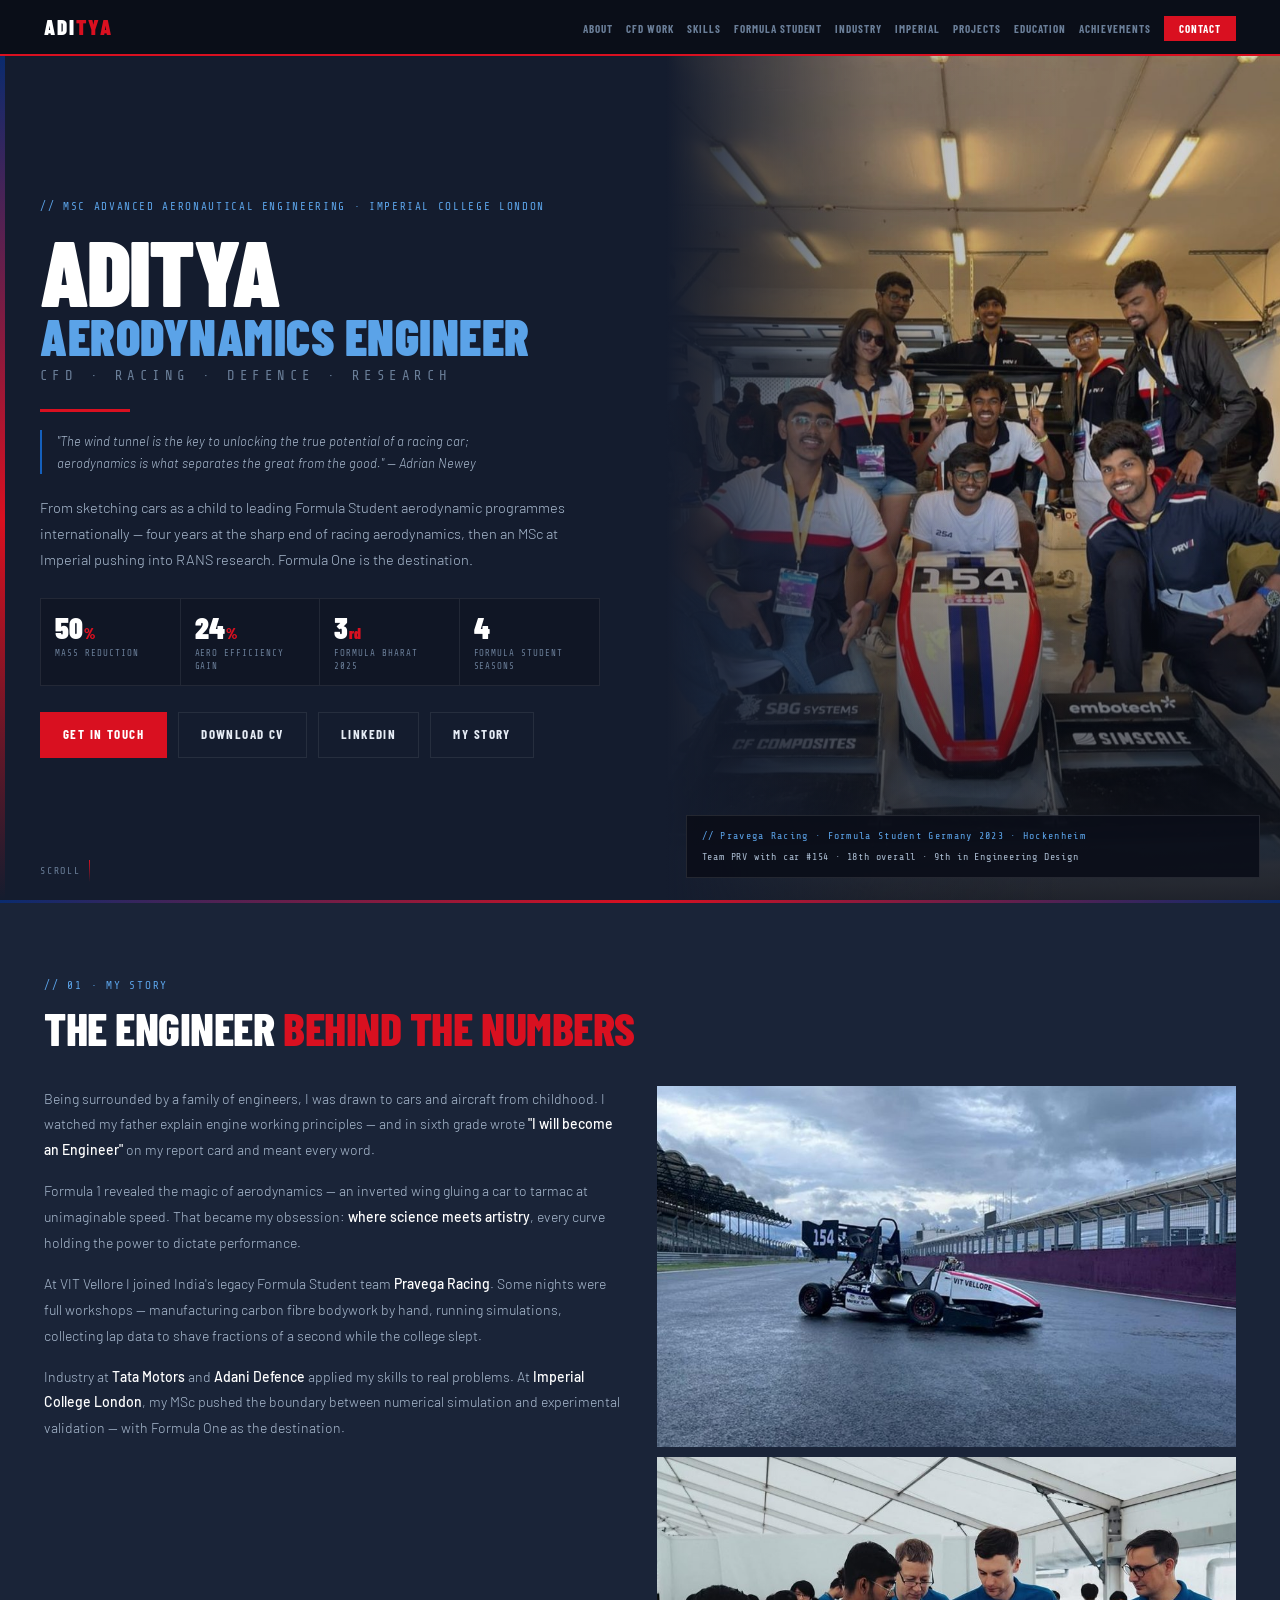
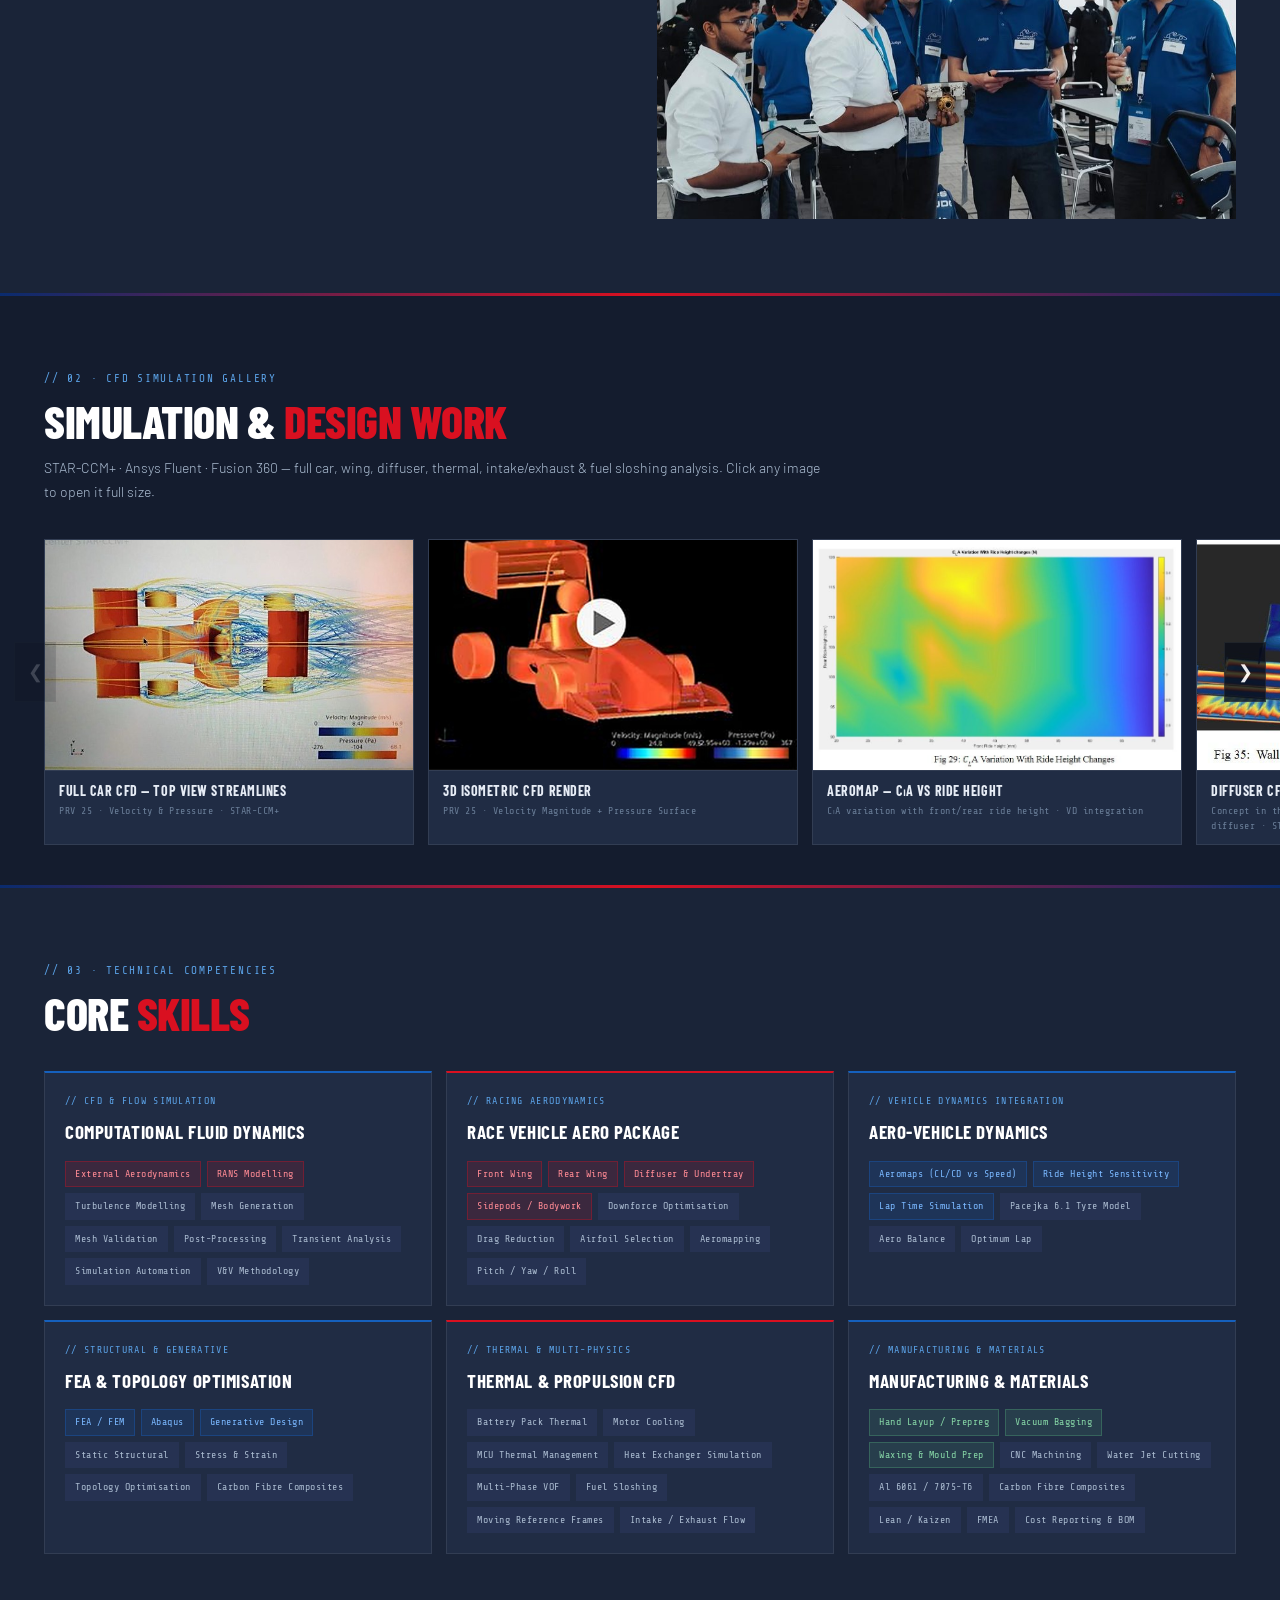
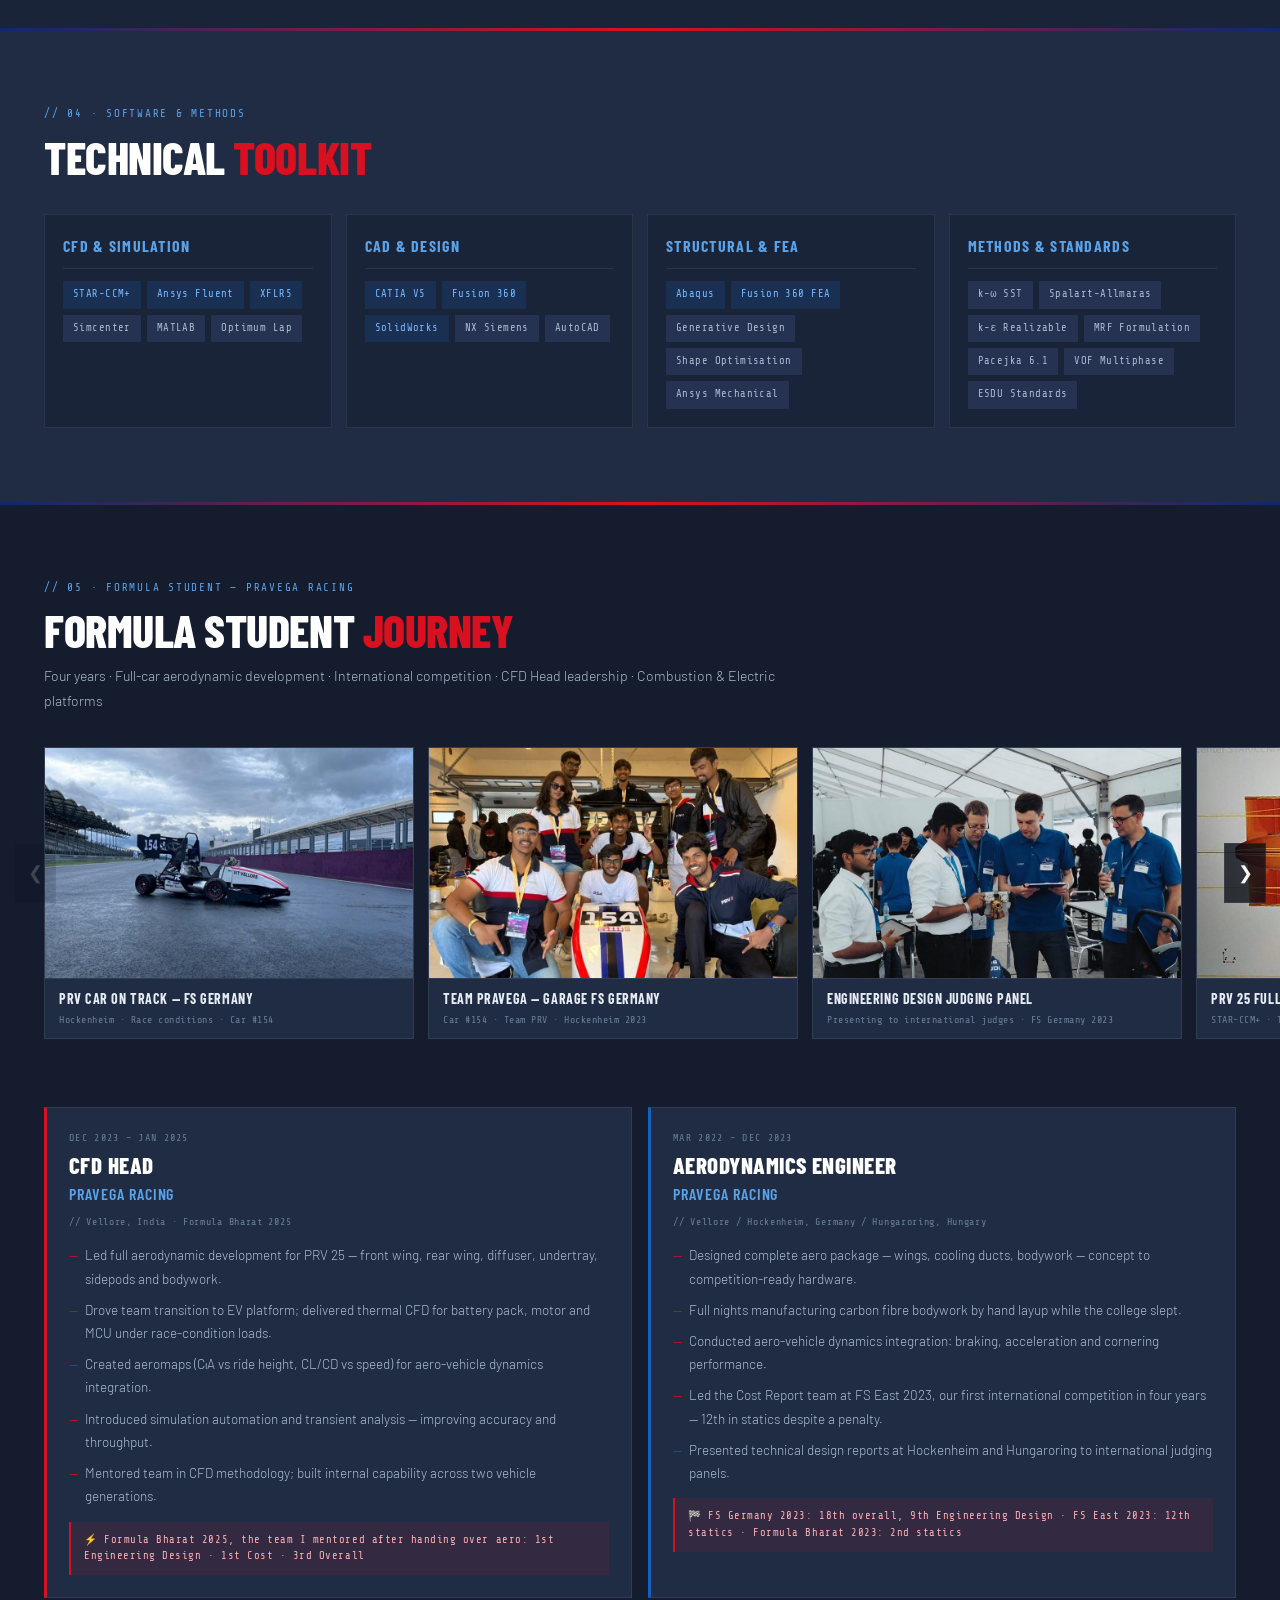
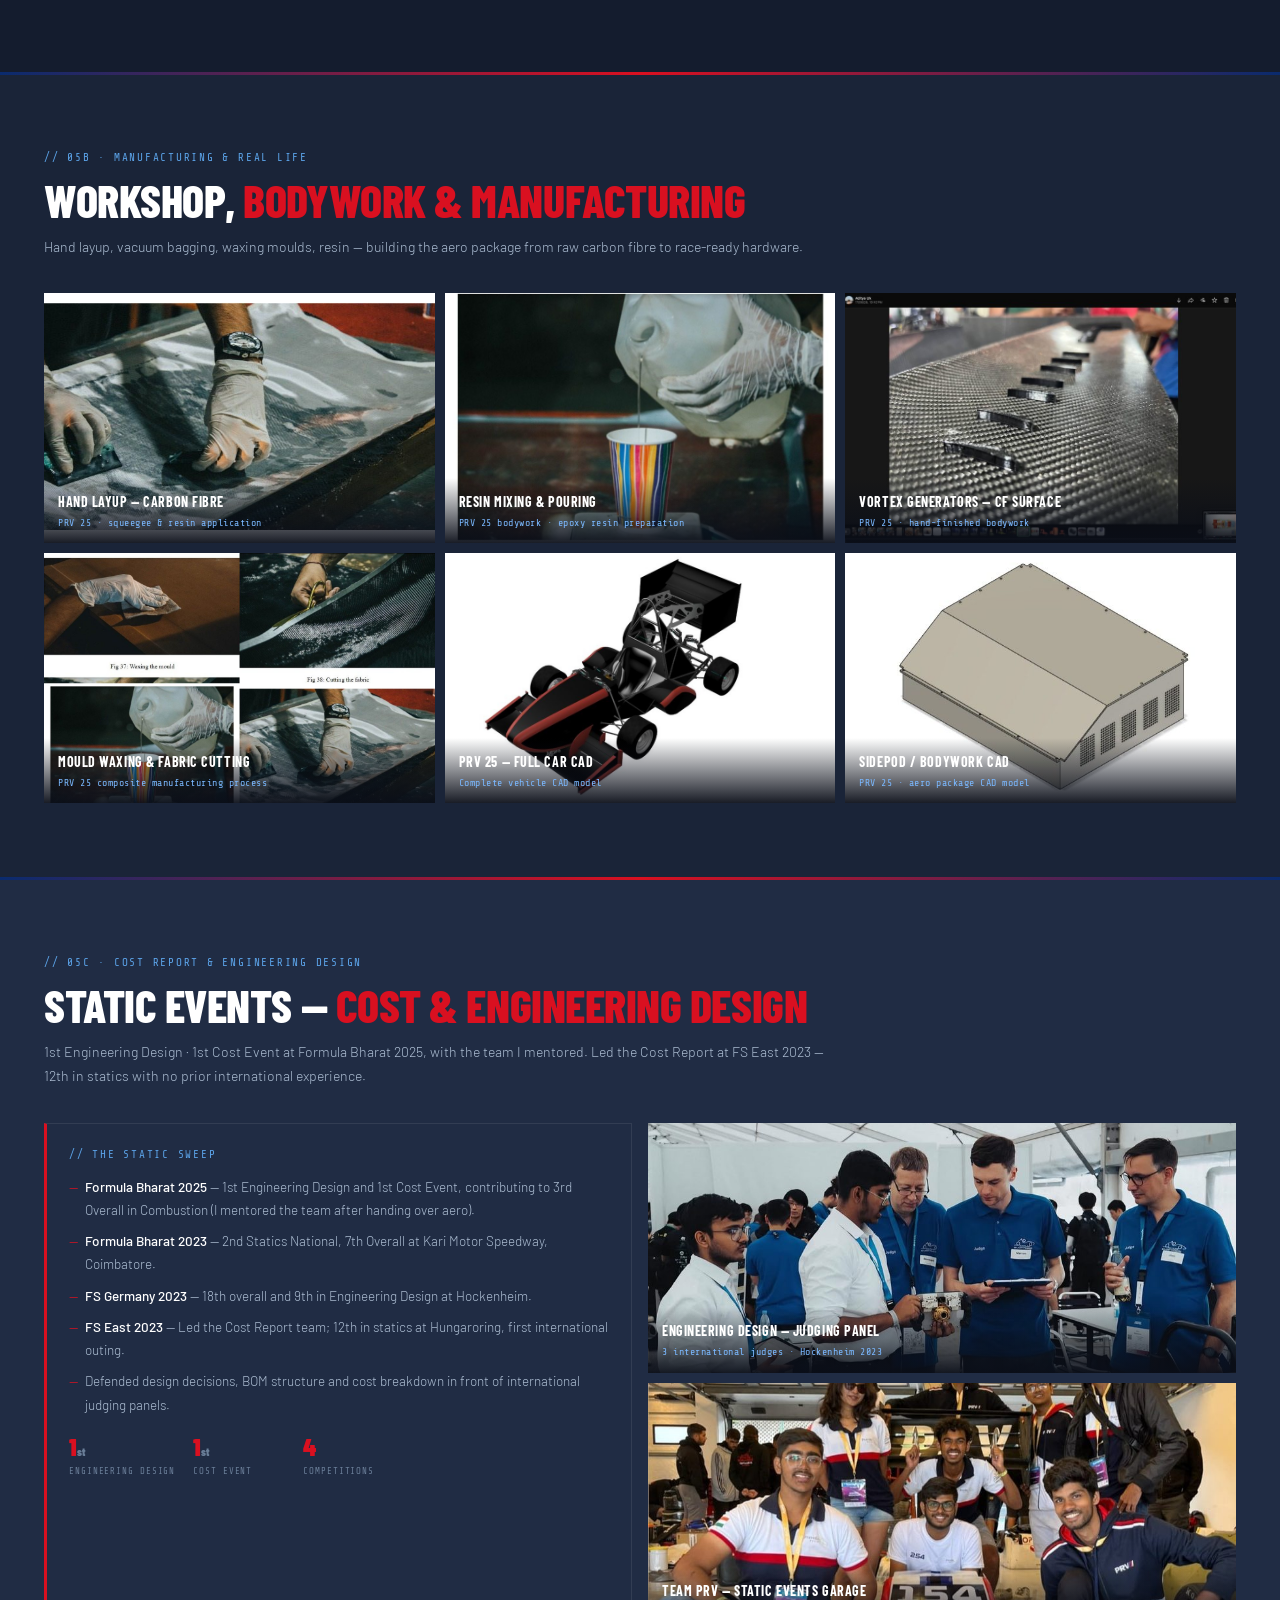
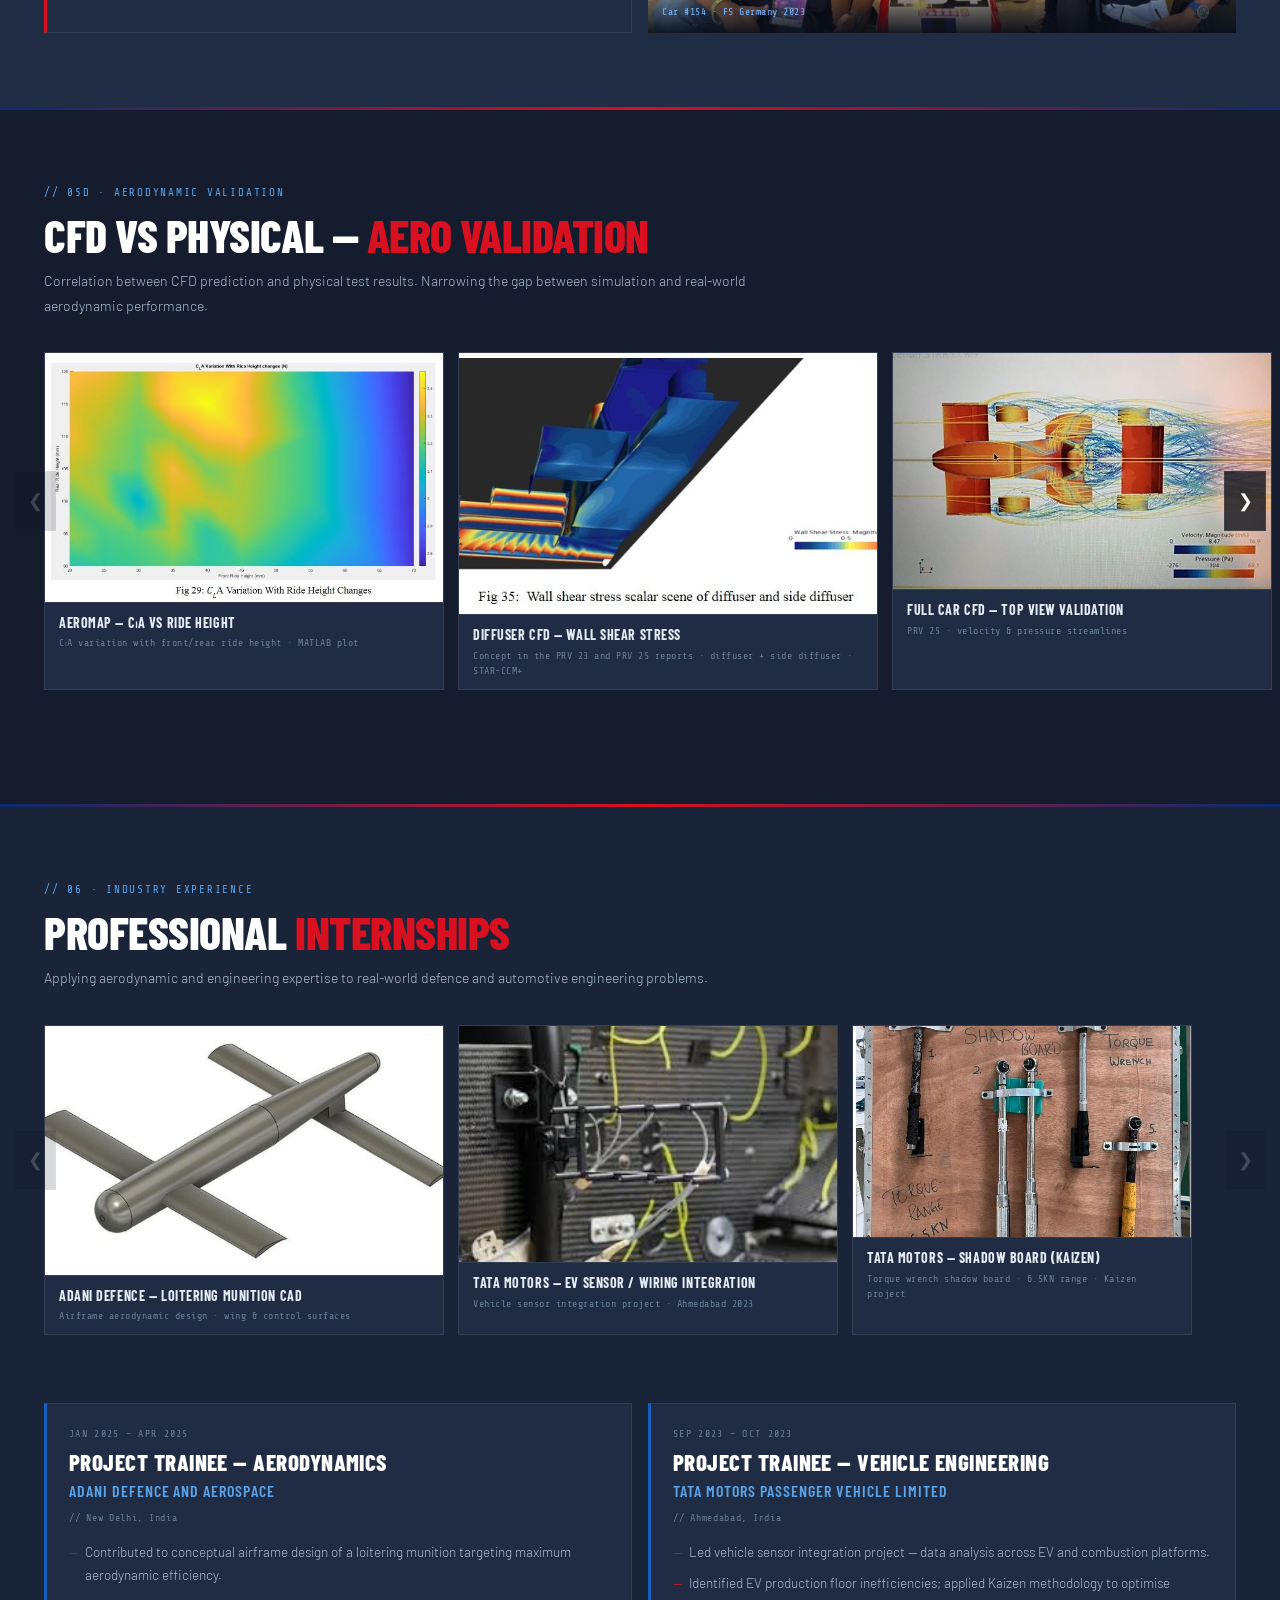
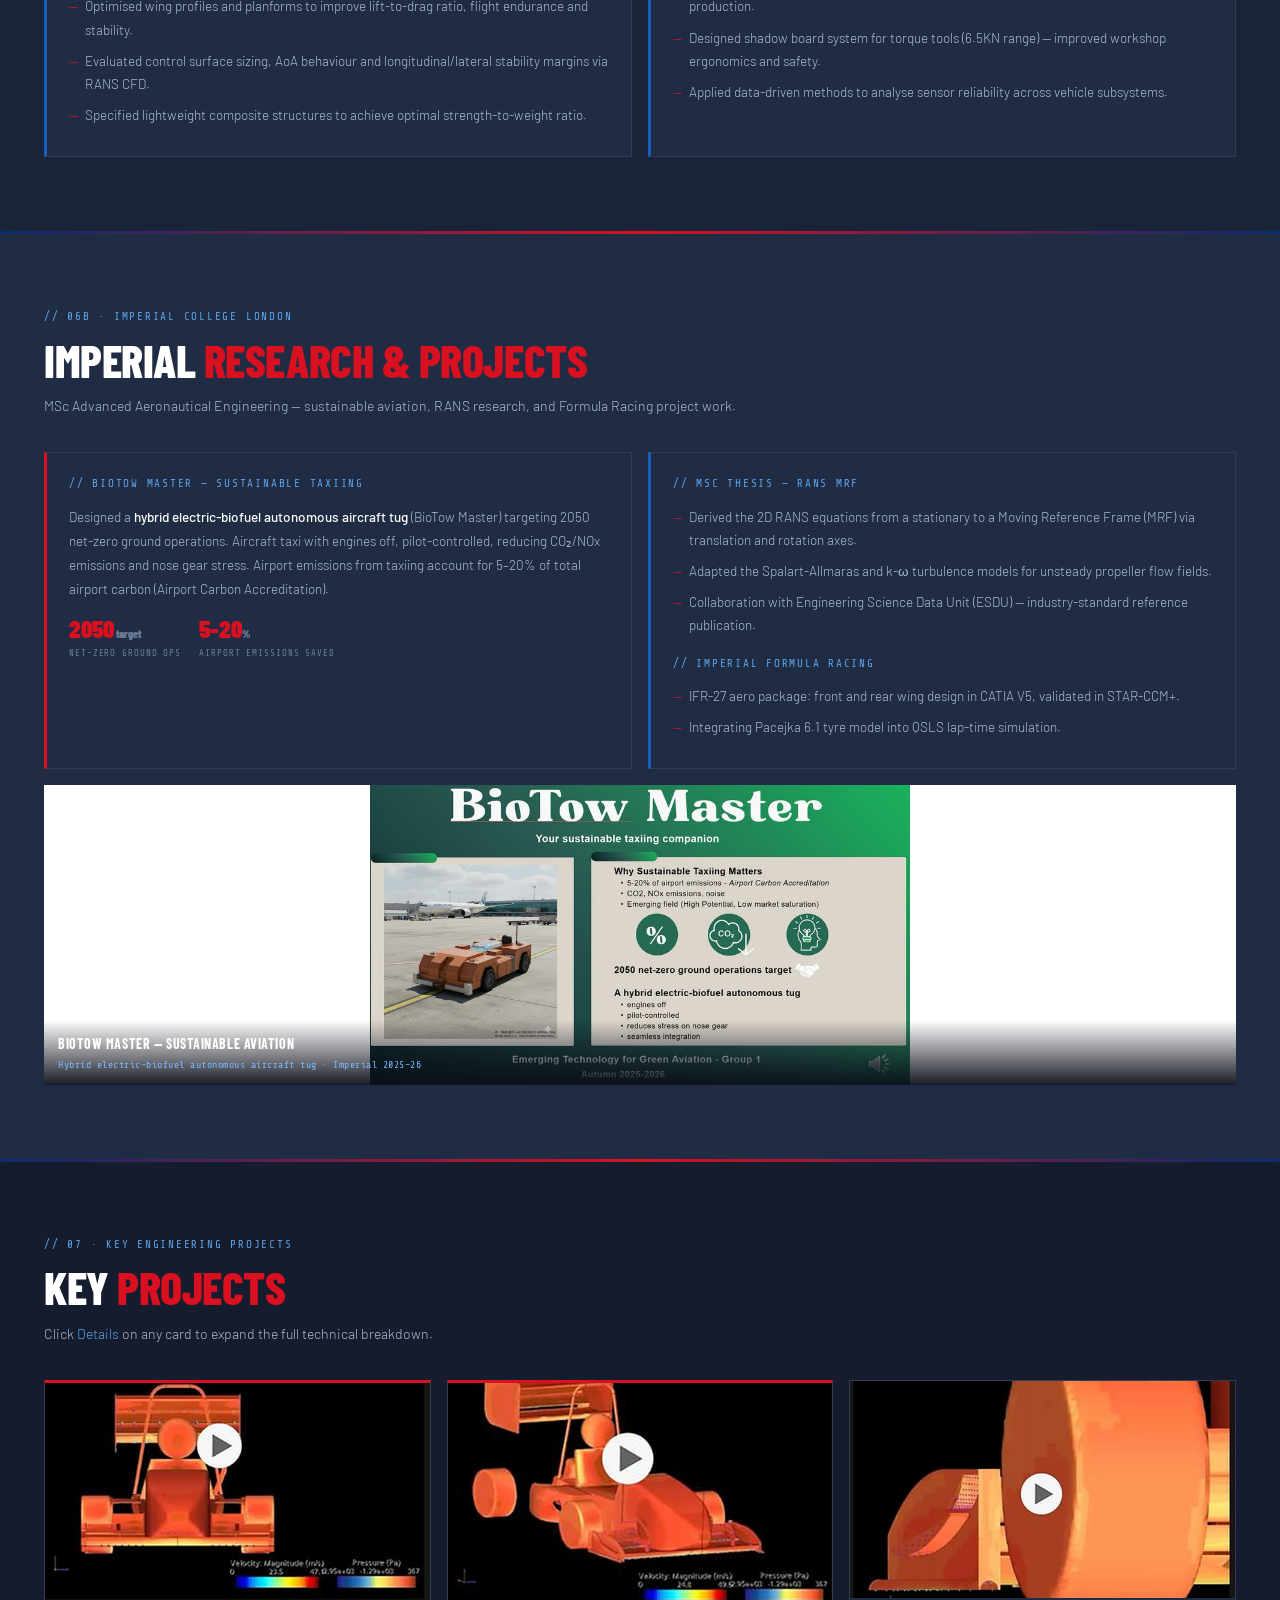
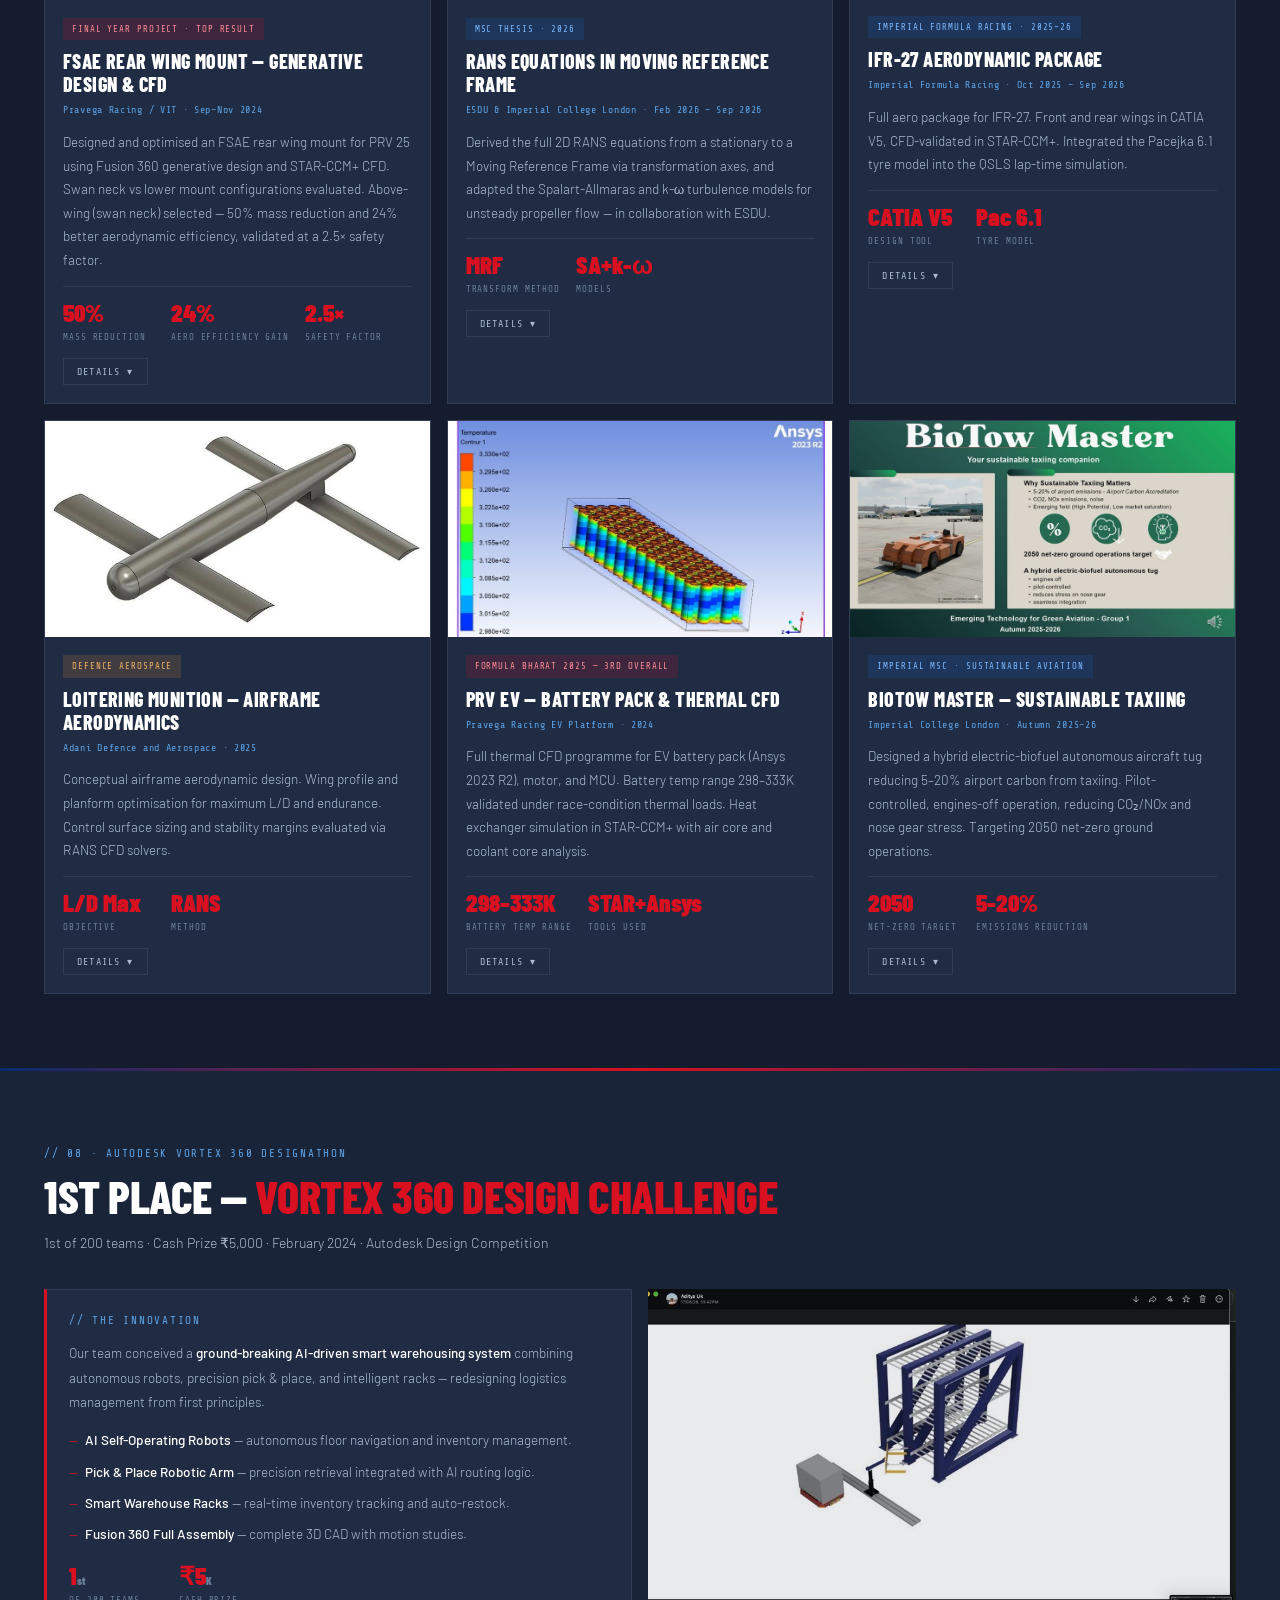
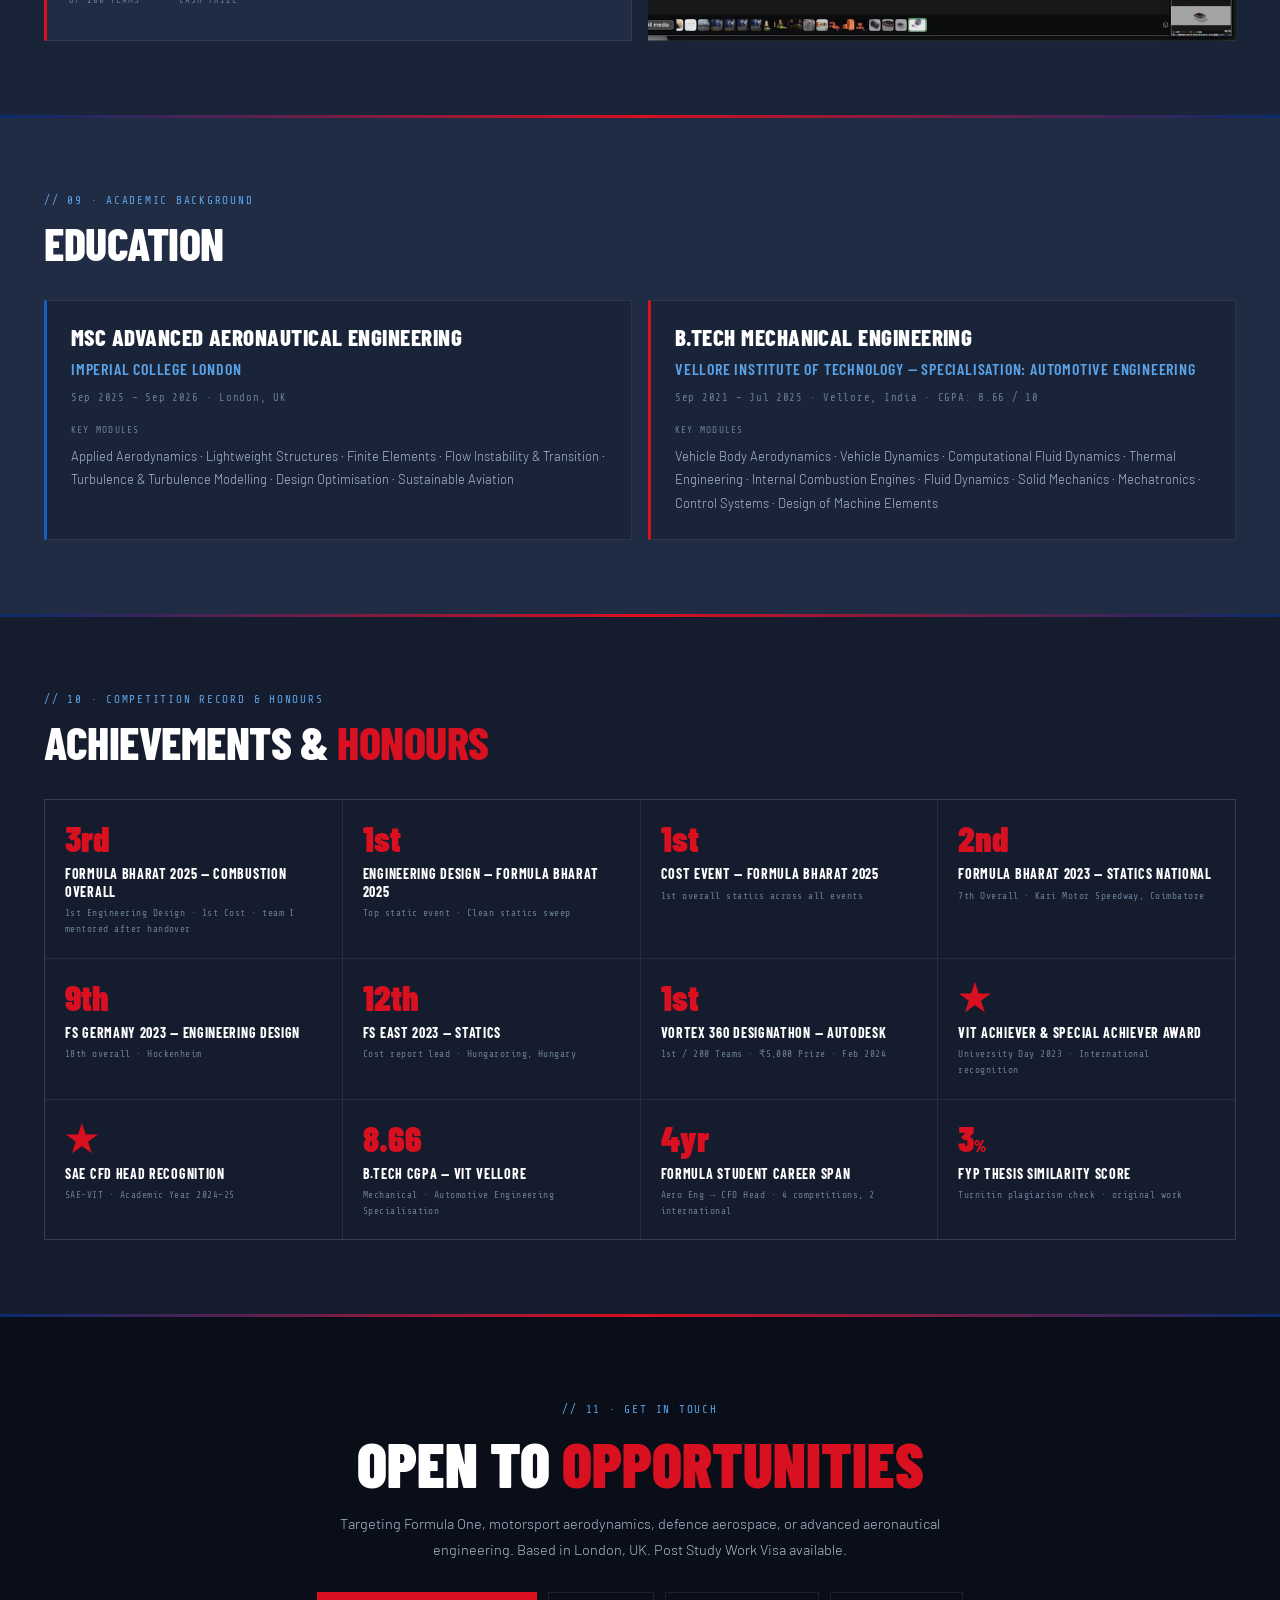
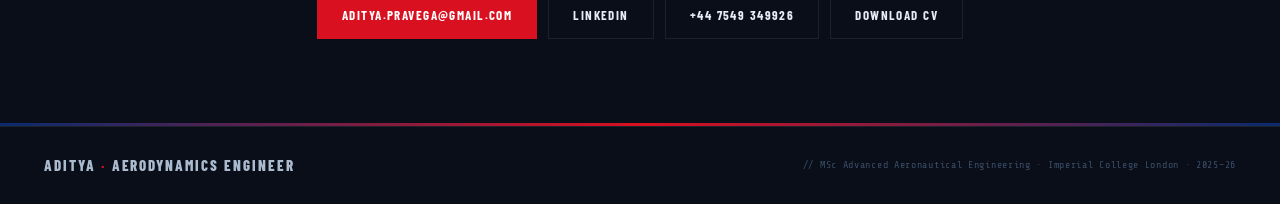
==== commit 76016dde: "Bring site figures and dates in line with the CV - Wing mount: 24% aerodynamic efficiency gain and 2" ====
--- a/index.html
+++ b/index.html
@@ -52,13 +52,13 @@
     <div class="hero-sub">CFD · Racing · Defence · Research</div>
     <div class="hdiv"></div>
     <blockquote class="hero-quote">"The wind tunnel is the key to unlocking the true potential of a racing car; aerodynamics is what separates the great from the good." — Adrian Newey</blockquote>
-    <p class="hero-desc">From sketching cars as a child to leading Formula Student aerodynamic programmes internationally — four years at the sharp end of racing aerodynamics, now pushing the boundary of RANS research at Imperial. Formula One is the destination.</p>
+    <p class="hero-desc">From sketching cars as a child to leading Formula Student aerodynamic programmes internationally — four years at the sharp end of racing aerodynamics, then an MSc at Imperial pushing into RANS research. Formula One is the destination.</p>
 
     <div class="hero-stats">
       <div class="sb"><div class="sn" data-count="50">0<span class="u">%</span></div><div class="sl">Mass Reduction</div></div>
-      <div class="sb"><div class="sn" data-count="22">0<span class="u">%</span></div><div class="sl">Downforce Gain</div></div>
+      <div class="sb"><div class="sn" data-count="24">0<span class="u">%</span></div><div class="sl">Aero Efficiency Gain</div></div>
       <div class="sb"><div class="sn" data-count="3">0<span class="u">rd</span></div><div class="sl">Formula Bharat 2025</div></div>
-      <div class="sb"><div class="sn" data-count="160">0<span class="u">+</span></div><div class="sl">Teams Competed</div></div>
+      <div class="sb"><div class="sn" data-count="4">0</div><div class="sl">Formula Student Seasons</div></div>
     </div>
 
     <div class="hbtns">
@@ -74,7 +74,7 @@
     <div class="hero-right-overlay"></div>
     <div class="hero-badge">
       <span class="hero-badge-title">// Pravega Racing · Formula Student Germany 2023 · Hockenheim</span>
-      Team PRV with car #154 · 9th Statics · 18th Worldwide out of 160+ teams
+      Team PRV with car #154 · 18th overall · 9th in Engineering Design
     </div>
   </div>
 
@@ -96,7 +96,7 @@
         <p>Being surrounded by a family of engineers, I was drawn to cars and aircraft from childhood. I watched my father explain engine working principles — and in sixth grade wrote <em>"I will become an Engineer"</em> on my report card and meant every word.</p>
         <p>Formula 1 revealed the magic of aerodynamics — an inverted wing gluing a car to tarmac at unimaginable speed. That became my obsession: <em>where science meets artistry</em>, every curve holding the power to dictate performance.</p>
         <p>At VIT Vellore I joined India's legacy Formula Student team <em>Pravega Racing</em>. Some nights were full workshops — manufacturing carbon fibre bodywork by hand, running simulations, collecting lap data to shave fractions of a second while the college slept.</p>
-        <p>Industry at <em>Tata Motors</em> and <em>Adani Defence</em> applied my skills to real problems. Now at <em>Imperial College London</em>, I am pushing the boundary between numerical simulation and experimental validation — with Formula One as the destination.</p>
+        <p>Industry at <em>Tata Motors</em> and <em>Adani Defence</em> applied my skills to real problems. At <em>Imperial College London</em>, my MSc pushed the boundary between numerical simulation and experimental validation — with Formula One as the destination.</p>
       </div>
       <div class="intro-img-stack">
         <div class="intro-img-half js-zoom" data-caption="PRV Car on Track — FS Germany" data-sub="Hockenheim · Race conditions · Car #154">
@@ -154,12 +154,12 @@
       </figure>
 
       <figure class="gitem">
-        <div class="gimg-wrap js-zoom" data-caption="Diffuser CFD — Wall Shear Stress" data-sub="PRV 25 · Diffuser + side diffuser · STAR-CCM+">
+        <div class="gimg-wrap js-zoom" data-caption="Diffuser CFD — Wall Shear Stress" data-sub="Concept in the PRV 23 and PRV 25 reports · Diffuser + side diffuser · STAR-CCM+">
           <img src="assets/img/cfd-diffuser-wall-shear.jpg" alt="Wall shear stress scalar scene on the PRV 25 diffuser and side diffuser" loading="lazy">
-          <div class="gov"><figcaption class="gcap"><div class="gcap-t">Diffuser CFD — Wall Shear Stress</div><div class="gcap-s">PRV 25 · Diffuser + side diffuser · STAR-CCM+</div></figcaption></div>
-          <div class="gzoom">&#43;</div>
-        </div>
-        <div class="glabel"><div class="glabel-t">Diffuser CFD — Wall Shear Stress</div><div class="glabel-s">PRV 25 · Diffuser + side diffuser · STAR-CCM+</div></div>
+          <div class="gov"><figcaption class="gcap"><div class="gcap-t">Diffuser CFD — Wall Shear Stress</div><div class="gcap-s">Concept in the PRV 23 and PRV 25 reports · Diffuser + side diffuser · STAR-CCM+</div></figcaption></div>
+          <div class="gzoom">&#43;</div>
+        </div>
+        <div class="glabel"><div class="glabel-t">Diffuser CFD — Wall Shear Stress</div><div class="glabel-s">Concept in the PRV 23 and PRV 25 reports · Diffuser + side diffuser · STAR-CCM+</div></div>
       </figure>
 
       <figure class="gitem">
@@ -412,7 +412,7 @@
           <li>Introduced simulation automation and transient analysis — improving accuracy and throughput.</li>
           <li>Mentored team in CFD methodology; built internal capability across two vehicle generations.</li>
         </ul>
-        <div class="exp-hl">⚡ 1st Engineering Design · 1st Cost Event · 3rd Overall — Formula Bharat 2025</div>
+        <div class="exp-hl">⚡ Formula Bharat 2025, the team I mentored after handing over aero: 1st Engineering Design · 1st Cost · 3rd Overall</div>
       </article>
 
       <article class="exp-card bl">
@@ -424,10 +424,10 @@
           <li>Designed complete aero package — wings, cooling ducts, bodywork — concept to competition-ready hardware.</li>
           <li>Full nights manufacturing carbon fibre bodywork by hand layup while the college slept.</li>
           <li>Conducted aero-vehicle dynamics integration: braking, acceleration and cornering performance.</li>
-          <li>Led Cost Report team at FS East 2023 — 12th despite penalty, first international competition.</li>
+          <li>Led the Cost Report team at FS East 2023, our first international competition in four years — 12th in statics despite a penalty.</li>
           <li>Presented technical design reports at Hockenheim and Hungaroring to international judging panels.</li>
         </ul>
-        <div class="exp-hl">🏁 9th Statics FS-Germany · 12th Worldwide FS East · 2nd Statics Formula Bharat 2023</div>
+        <div class="exp-hl">🏁 FS Germany 2023: 18th overall, 9th Engineering Design · FS East 2023: 12th statics · Formula Bharat 2023: 2nd statics</div>
       </article>
     </div>
   </div>
@@ -484,17 +484,17 @@
     <header class="sh rv">
       <div class="sh-eye">// 05c · Cost Report &amp; Engineering Design</div>
       <h2 class="sh-title">Static Events — <span>Cost &amp; Engineering Design</span></h2>
-      <p class="sh-sub">1st Engineering Design · 1st Cost Event at Formula Bharat 2025. Led Cost Report at FS East 2023 — 12th Worldwide with no prior international experience.</p>
+      <p class="sh-sub">1st Engineering Design · 1st Cost Event at Formula Bharat 2025, with the team I mentored. Led the Cost Report at FS East 2023 — 12th in statics with no prior international experience.</p>
     </header>
 
     <div class="two-col rv">
       <div class="panel">
         <div class="sh-eye" style="margin-bottom:11px">// The Static Sweep</div>
         <ul class="exp-ul">
-          <li><strong>Formula Bharat 2025</strong> — 1st Engineering Design and 1st Cost Event, contributing to 3rd Overall in Combustion.</li>
+          <li><strong>Formula Bharat 2025</strong> — 1st Engineering Design and 1st Cost Event, contributing to 3rd Overall in Combustion (I mentored the team after handing over aero).</li>
           <li><strong>Formula Bharat 2023</strong> — 2nd Statics National, 7th Overall at Kari Motor Speedway, Coimbatore.</li>
-          <li><strong>FS Germany 2023</strong> — 9th Statics, 18th Worldwide from a field of 160+ teams at Hockenheim.</li>
-          <li><strong>FS East 2023</strong> — Led the Cost Report team to 12th Worldwide at Hungaroring, first international outing.</li>
+          <li><strong>FS Germany 2023</strong> — 18th overall and 9th in Engineering Design at Hockenheim.</li>
+          <li><strong>FS East 2023</strong> — Led the Cost Report team; 12th in statics at Hungaroring, first international outing.</li>
           <li>Defended design decisions, BOM structure and cost breakdown in front of international judging panels.</li>
         </ul>
         <div class="met-row" style="margin-top:18px">
@@ -544,12 +544,12 @@
       </figure>
 
       <figure class="gitem" style="flex:0 0 420px">
-        <div class="gimg-wrap js-zoom" data-caption="Diffuser CFD — Wall Shear Stress" data-sub="PRV 25 · diffuser + side diffuser · STAR-CCM+ scalar scene">
+        <div class="gimg-wrap js-zoom" data-caption="Diffuser CFD — Wall Shear Stress" data-sub="Concept in the PRV 23 and PRV 25 reports · diffuser + side diffuser · STAR-CCM+">
           <img src="assets/img/cfd-diffuser-wall-shear.jpg" alt="Wall shear stress scene on the diffuser and side diffuser" loading="lazy">
-          <div class="gov"><figcaption class="gcap"><div class="gcap-t">Diffuser CFD — Wall Shear Stress</div><div class="gcap-s">PRV 25 · diffuser + side diffuser · STAR-CCM+ scalar scene</div></figcaption></div>
-          <div class="gzoom">&#43;</div>
-        </div>
-        <div class="glabel"><div class="glabel-t">Diffuser CFD — Wall Shear Stress</div><div class="glabel-s">PRV 25 · diffuser + side diffuser · STAR-CCM+ scalar scene</div></div>
+          <div class="gov"><figcaption class="gcap"><div class="gcap-t">Diffuser CFD — Wall Shear Stress</div><div class="gcap-s">Concept in the PRV 23 and PRV 25 reports · diffuser + side diffuser · STAR-CCM+</div></figcaption></div>
+          <div class="gzoom">&#43;</div>
+        </div>
+        <div class="glabel"><div class="glabel-t">Diffuser CFD — Wall Shear Stress</div><div class="glabel-s">Concept in the PRV 23 and PRV 25 reports · diffuser + side diffuser · STAR-CCM+</div></div>
       </figure>
 
       <figure class="gitem" style="flex:0 0 380px">
@@ -691,8 +691,8 @@
       <div class="panel2">
         <div class="sh-eye" style="margin-bottom:11px">// MSc Thesis — RANS MRF</div>
         <ul class="exp-ul">
-          <li>Deriving 2D RANS equations from stationary to Moving Reference Frame (MRF) via translation and rotation axes.</li>
-          <li>Adapting Spalart-Allmaras and k-ω turbulence models for unsteady propeller flow fields.</li>
+          <li>Derived the 2D RANS equations from a stationary to a Moving Reference Frame (MRF) via translation and rotation axes.</li>
+          <li>Adapted the Spalart-Allmaras and k-ω turbulence models for unsteady propeller flow fields.</li>
           <li>Collaboration with Engineering Science Data Unit (ESDU) — industry-standard reference publication.</li>
         </ul>
         <div style="margin-top:18px">
@@ -737,34 +737,34 @@
           <span class="proj-badge pb-r">Final Year Project · Top Result</span>
           <h3 class="proj-title">FSAE Rear Wing Mount — Generative Design &amp; CFD</h3>
           <div class="proj-org">Pravega Racing / VIT · Sep–Nov 2024</div>
-          <p class="proj-desc">Designed and optimised an FSAE rear wing mount for PRV 25 using Fusion 360 generative design and STAR-CCM+ CFD. Swan neck vs lower mount configurations evaluated. Above-wing selected — 50% mass reduction, 22.7% more downforce, validated at 2.5× safety factor.</p>
+          <p class="proj-desc">Designed and optimised an FSAE rear wing mount for PRV 25 using Fusion 360 generative design and STAR-CCM+ CFD. Swan neck vs lower mount configurations evaluated. Above-wing (swan neck) selected — 50% mass reduction and 24% better aerodynamic efficiency, validated at a 2.5× safety factor.</p>
           <div class="proj-more"><div class="proj-more-inner">
             <ul class="exp-ul">
               <li>Swan neck and lower mount configurations modelled and compared on aerodynamic and structural criteria.</li>
               <li>Generative design in Fusion 360 driven by load cases from the CFD pressure field.</li>
               <li>Above-wing mount selected on the combined mass, downforce and structural result.</li>
-              <li>Final design validated at a 2.5× safety factor; 128N final downforce recorded.</li>
-              <li>Thesis returned a 3% originality score on an industry-grade Turnitin check.</li>
+              <li>Final design validated at a 2.5× safety factor, then run back through CFD: 24% better aerodynamic efficiency.</li>
+              <li>Thesis returned a 3% similarity score on an industry-grade Turnitin check.</li>
             </ul>
           </div></div>
           <div class="proj-mets">
             <div class="met"><div class="met-v">50%</div><div class="met-l">Mass Reduction</div></div>
-            <div class="met"><div class="met-v">22.7%</div><div class="met-l">Downforce Gain</div></div>
-            <div class="met"><div class="met-v">128N</div><div class="met-l">Final Downforce</div></div>
+            <div class="met"><div class="met-v">24%</div><div class="met-l">Aero Efficiency Gain</div></div>
+            <div class="met"><div class="met-v">2.5×</div><div class="met-l">Safety Factor</div></div>
           </div>
           <button class="proj-toggle">Details <span class="chev">&#9662;</span></button>
         </div>
       </article>
 
       <article class="proj-card feat">
-        <div class="proj-img-wrap js-zoom" data-caption="RANS Equations in Moving Reference Frame" data-sub="ESDU &amp; Imperial College London · Feb 2026–Present">
+        <div class="proj-img-wrap js-zoom" data-caption="RANS Equations in Moving Reference Frame" data-sub="ESDU &amp; Imperial College London · Feb 2026 – Sep 2026">
           <img src="assets/img/cfd-3d-isometric-render.jpg" alt="Isometric CFD render representing the MRF research work" loading="lazy">
         </div>
         <div class="proj-body">
-          <span class="proj-badge pb-b">MSc Thesis — Active</span>
+          <span class="proj-badge pb-b">MSc Thesis · 2026</span>
           <h3 class="proj-title">RANS Equations in Moving Reference Frame</h3>
-          <div class="proj-org">ESDU &amp; Imperial College London · Feb 2026–Present</div>
-          <p class="proj-desc">Deriving full 2D RANS equations from stationary to Moving Reference Frame via transformation axes. Adapting Spalart-Allmaras and k-ω turbulence models for unsteady propeller flow — collaboration with ESDU.</p>
+          <div class="proj-org">ESDU &amp; Imperial College London · Feb 2026 – Sep 2026</div>
+          <p class="proj-desc">Derived the full 2D RANS equations from a stationary to a Moving Reference Frame via transformation axes, and adapted the Spalart-Allmaras and k-ω turbulence models for unsteady propeller flow — in collaboration with ESDU.</p>
           <div class="proj-more"><div class="proj-more-inner">
             <ul class="exp-ul">
               <li>Transformation carried out across both translation and rotation axes, from the stationary frame to MRF.</li>
@@ -781,19 +781,19 @@
       </article>
 
       <article class="proj-card">
-        <div class="proj-img-wrap js-zoom" data-caption="IFR-27 Aerodynamic Package" data-sub="Imperial Formula Racing · Oct 2025–Present">
+        <div class="proj-img-wrap js-zoom" data-caption="IFR-27 Aerodynamic Package" data-sub="Imperial Formula Racing · Oct 2025 – Sep 2026">
           <img src="assets/img/cfd-rotating-wheel-brake-duct.jpg" alt="Rotating wheel and brake duct CFD representing the IFR-27 aero work" loading="lazy">
         </div>
         <div class="proj-body">
-          <span class="proj-badge pb-b">Current · Imperial Formula Racing</span>
+          <span class="proj-badge pb-b">Imperial Formula Racing · 2025–26</span>
           <h3 class="proj-title">IFR-27 Aerodynamic Package</h3>
-          <div class="proj-org">Imperial Formula Racing · Oct 2025–Present</div>
-          <p class="proj-desc">Full aero package for IFR-27. Front and rear wings in CATIA V5, CFD-validated in STAR-CCM+. Concurrently integrating Pacejka 6.1 tyre model into QSLS lap-time simulation.</p>
+          <div class="proj-org">Imperial Formula Racing · Oct 2025 – Sep 2026</div>
+          <p class="proj-desc">Full aero package for IFR-27. Front and rear wings in CATIA V5, CFD-validated in STAR-CCM+. Integrated the Pacejka 6.1 tyre model into the QSLS lap-time simulation.</p>
           <div class="proj-more"><div class="proj-more-inner">
             <ul class="exp-ul">
               <li>Front and rear wing geometry built in CATIA V5 and taken through STAR-CCM+ for validation.</li>
               <li>Pacejka 6.1 tyre model integrated into the team's QSLS lap-time simulation.</li>
-              <li>Aero work run alongside the MSc, on the current-season car.</li>
+              <li>Aero work run alongside the MSc, on the 2025–26 car.</li>
             </ul>
           </div></div>
           <div class="proj-mets">
@@ -930,7 +930,7 @@
       <article class="edu-card imp">
         <h3 class="edu-deg">MSc Advanced Aeronautical Engineering</h3>
         <div class="edu-uni">Imperial College London</div>
-        <div class="edu-per">Sep 2025 – Present · London, UK</div>
+        <div class="edu-per">Sep 2025 – Sep 2026 · London, UK</div>
         <div class="edu-mods"><strong>Key Modules</strong>Applied Aerodynamics · Lightweight Structures · Finite Elements · Flow Instability &amp; Transition · Turbulence &amp; Turbulence Modelling · Design Optimisation · Sustainable Aviation</div>
       </article>
       <article class="edu-card vit">
@@ -954,18 +954,18 @@
     </header>
 
     <div class="ach-grid rv">
-      <div class="ach-card"><div class="ach-rank">3rd</div><div class="ach-ev">Formula Bharat 2025 — Combustion Overall</div><div class="ach-det">1st Engineering Design · 1st Cost Event · Full statics sweep</div></div>
+      <div class="ach-card"><div class="ach-rank">3rd</div><div class="ach-ev">Formula Bharat 2025 — Combustion Overall</div><div class="ach-det">1st Engineering Design · 1st Cost · team I mentored after handover</div></div>
       <div class="ach-card"><div class="ach-rank">1st</div><div class="ach-ev">Engineering Design — Formula Bharat 2025</div><div class="ach-det">Top static event · Clean statics sweep</div></div>
       <div class="ach-card"><div class="ach-rank">1st</div><div class="ach-ev">Cost Event — Formula Bharat 2025</div><div class="ach-det">1st overall statics across all events</div></div>
       <div class="ach-card"><div class="ach-rank">2nd</div><div class="ach-ev">Formula Bharat 2023 — Statics National</div><div class="ach-det">7th Overall · Kari Motor Speedway, Coimbatore</div></div>
-      <div class="ach-card"><div class="ach-rank">9th</div><div class="ach-ev">FS Germany 2023 — Statics</div><div class="ach-det">18th Worldwide · 160+ Teams · Hockenheim</div></div>
-      <div class="ach-card"><div class="ach-rank">12th</div><div class="ach-ev">FS East 2023 — Worldwide</div><div class="ach-det">12th Statics · 150+ Teams · Hungaroring, Hungary</div></div>
+      <div class="ach-card"><div class="ach-rank">9th</div><div class="ach-ev">FS Germany 2023 — Engineering Design</div><div class="ach-det">18th overall · Hockenheim</div></div>
+      <div class="ach-card"><div class="ach-rank">12th</div><div class="ach-ev">FS East 2023 — Statics</div><div class="ach-det">Cost report lead · Hungaroring, Hungary</div></div>
       <div class="ach-card"><div class="ach-rank">1st</div><div class="ach-ev">Vortex 360 Designathon — Autodesk</div><div class="ach-det">1st / 200 Teams · ₹5,000 Prize · Feb 2024</div></div>
       <div class="ach-card"><div class="ach-rank">★</div><div class="ach-ev">VIT Achiever &amp; Special Achiever Award</div><div class="ach-det">University Day 2023 · International recognition</div></div>
       <div class="ach-card"><div class="ach-rank">★</div><div class="ach-ev">SAE CFD Head Recognition</div><div class="ach-det">SAE-VIT · Academic Year 2024–25</div></div>
       <div class="ach-card"><div class="ach-rank">8.66</div><div class="ach-ev">B.Tech CGPA — VIT Vellore</div><div class="ach-det">Mechanical · Automotive Engineering Specialisation</div></div>
-      <div class="ach-card"><div class="ach-rank">4yr</div><div class="ach-ev">Formula Student Career Span</div><div class="ach-det">Aero Eng → CFD Head · 4 International Competitions</div></div>
-      <div class="ach-card"><div class="ach-rank">3<span style="font-size:0.45em">%</span></div><div class="ach-ev">FYP Thesis Originality Score</div><div class="ach-det">Industry-grade plagiarism check · Turnitin</div></div>
+      <div class="ach-card"><div class="ach-rank">4yr</div><div class="ach-ev">Formula Student Career Span</div><div class="ach-det">Aero Eng → CFD Head · 4 competitions, 2 international</div></div>
+      <div class="ach-card"><div class="ach-rank">3<span style="font-size:0.45em">%</span></div><div class="ach-ev">FYP Thesis Similarity Score</div><div class="ach-det">Turnitin plagiarism check · original work</div></div>
     </div>
   </div>
 </section>
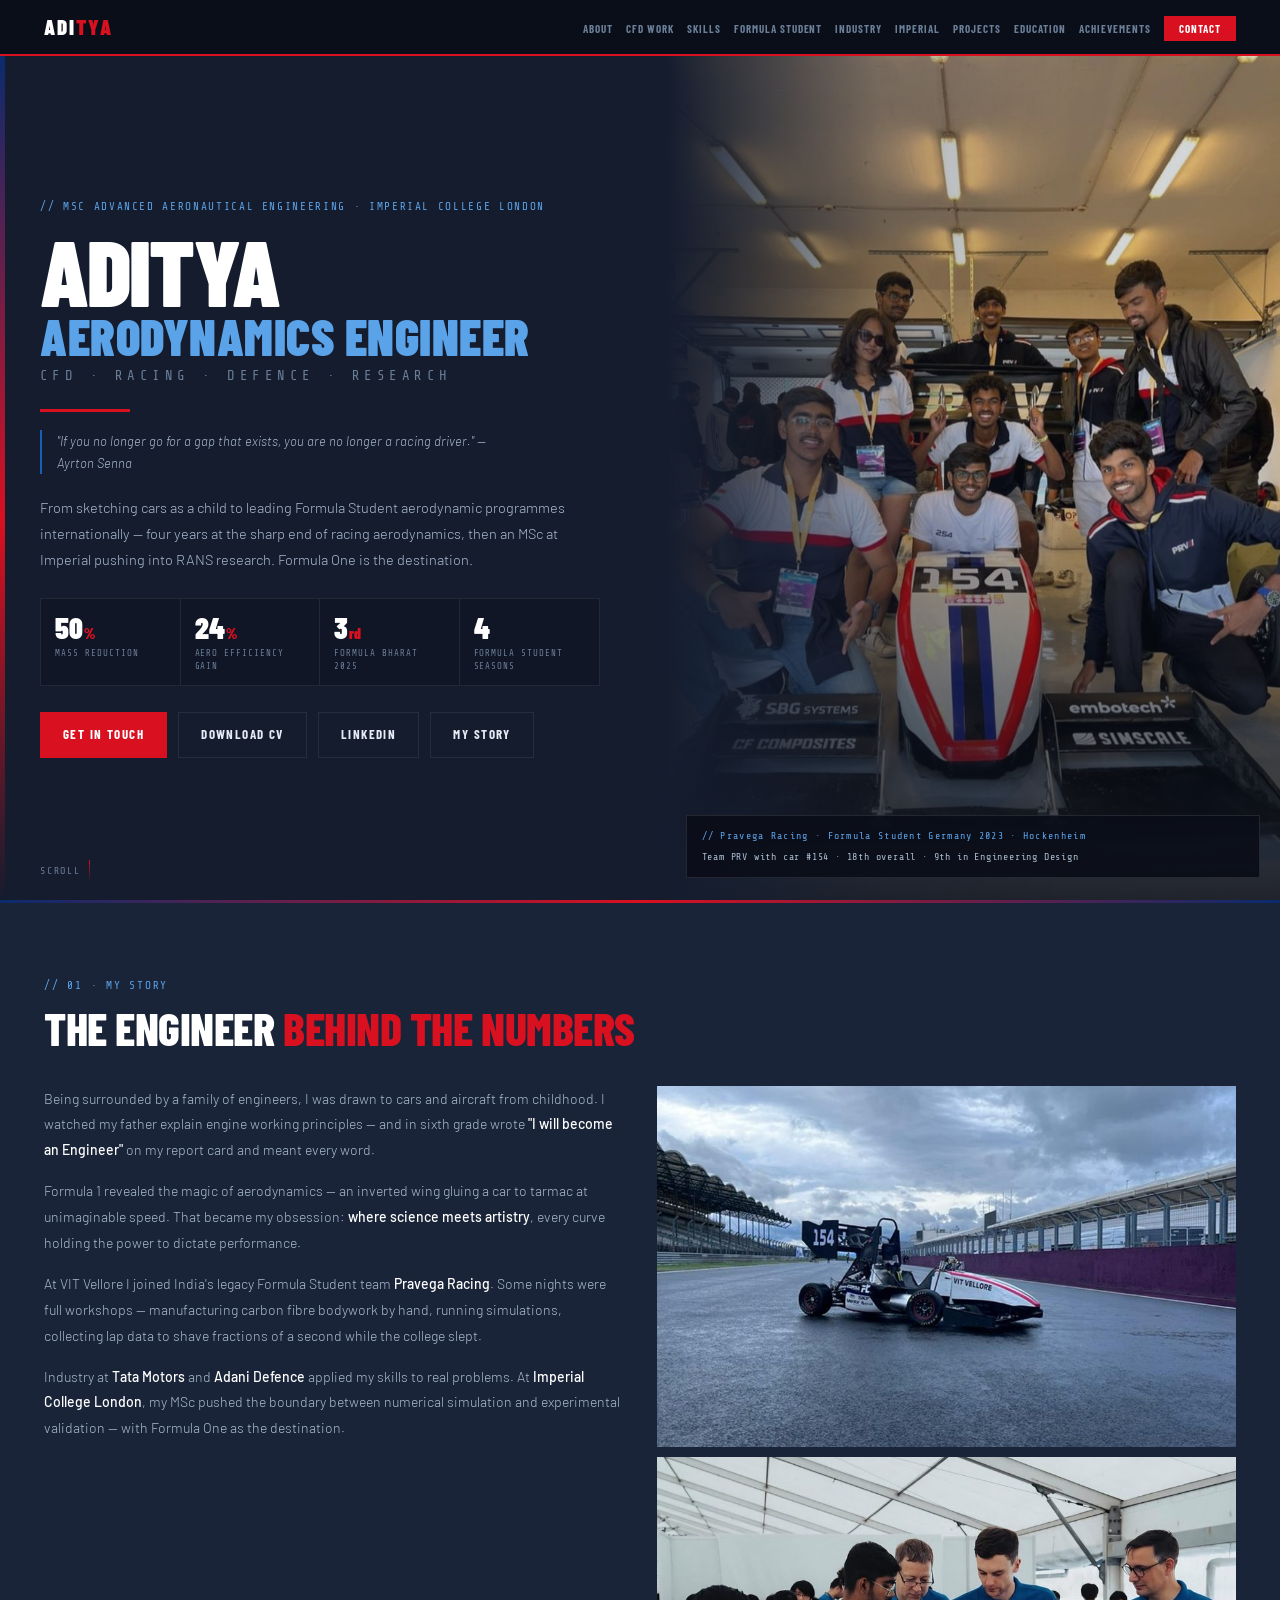
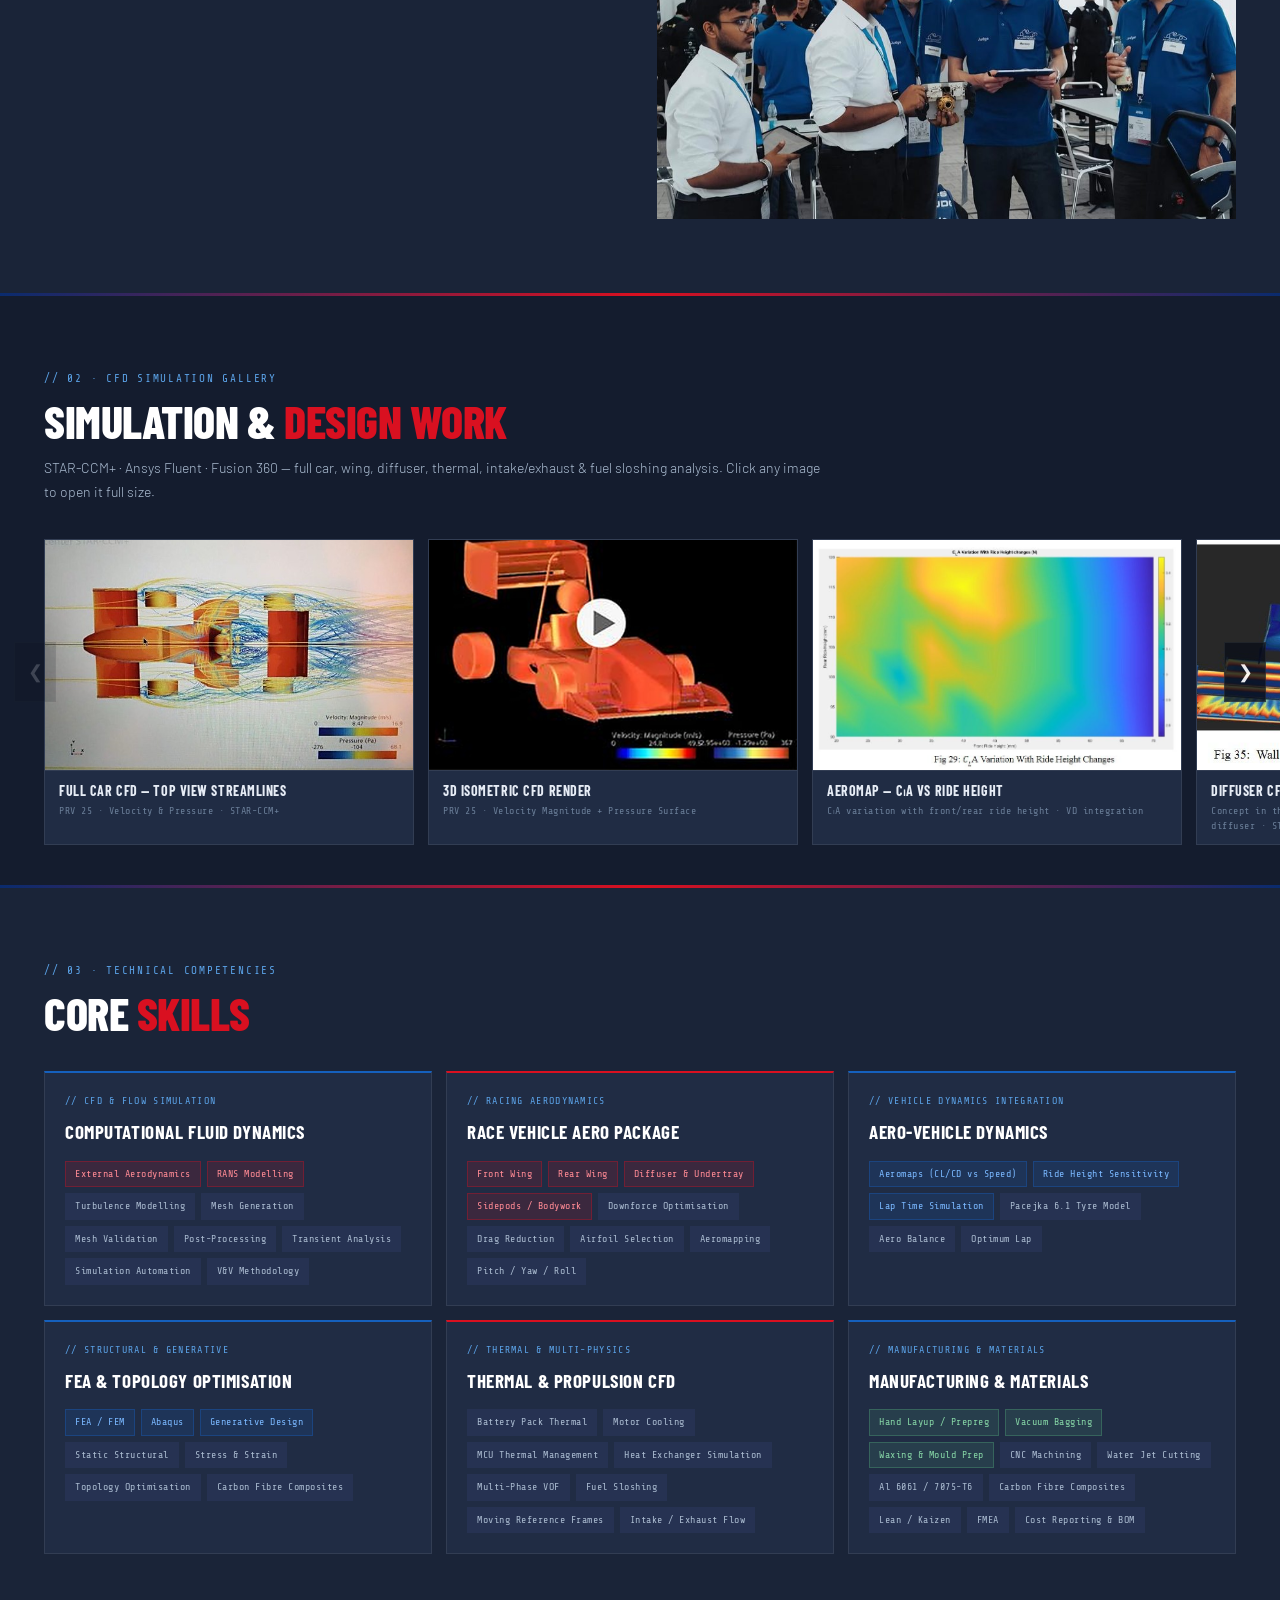
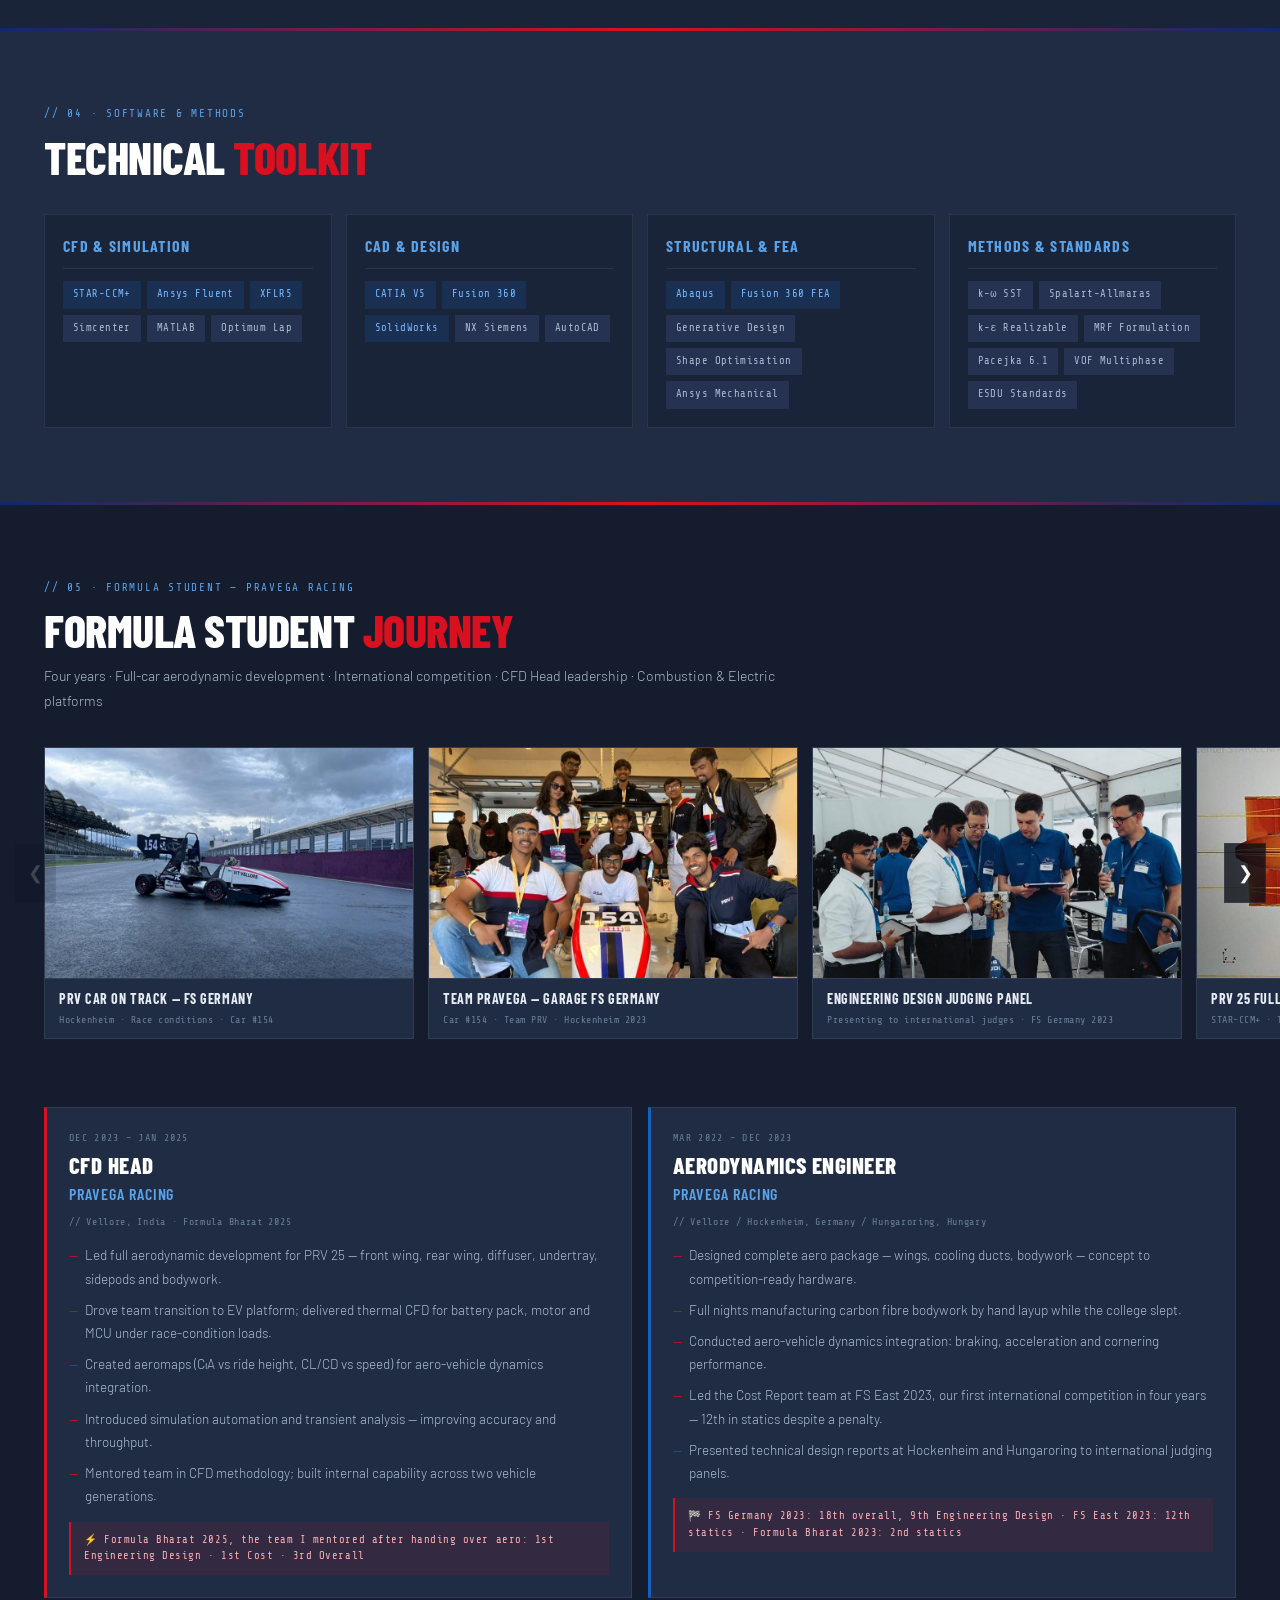
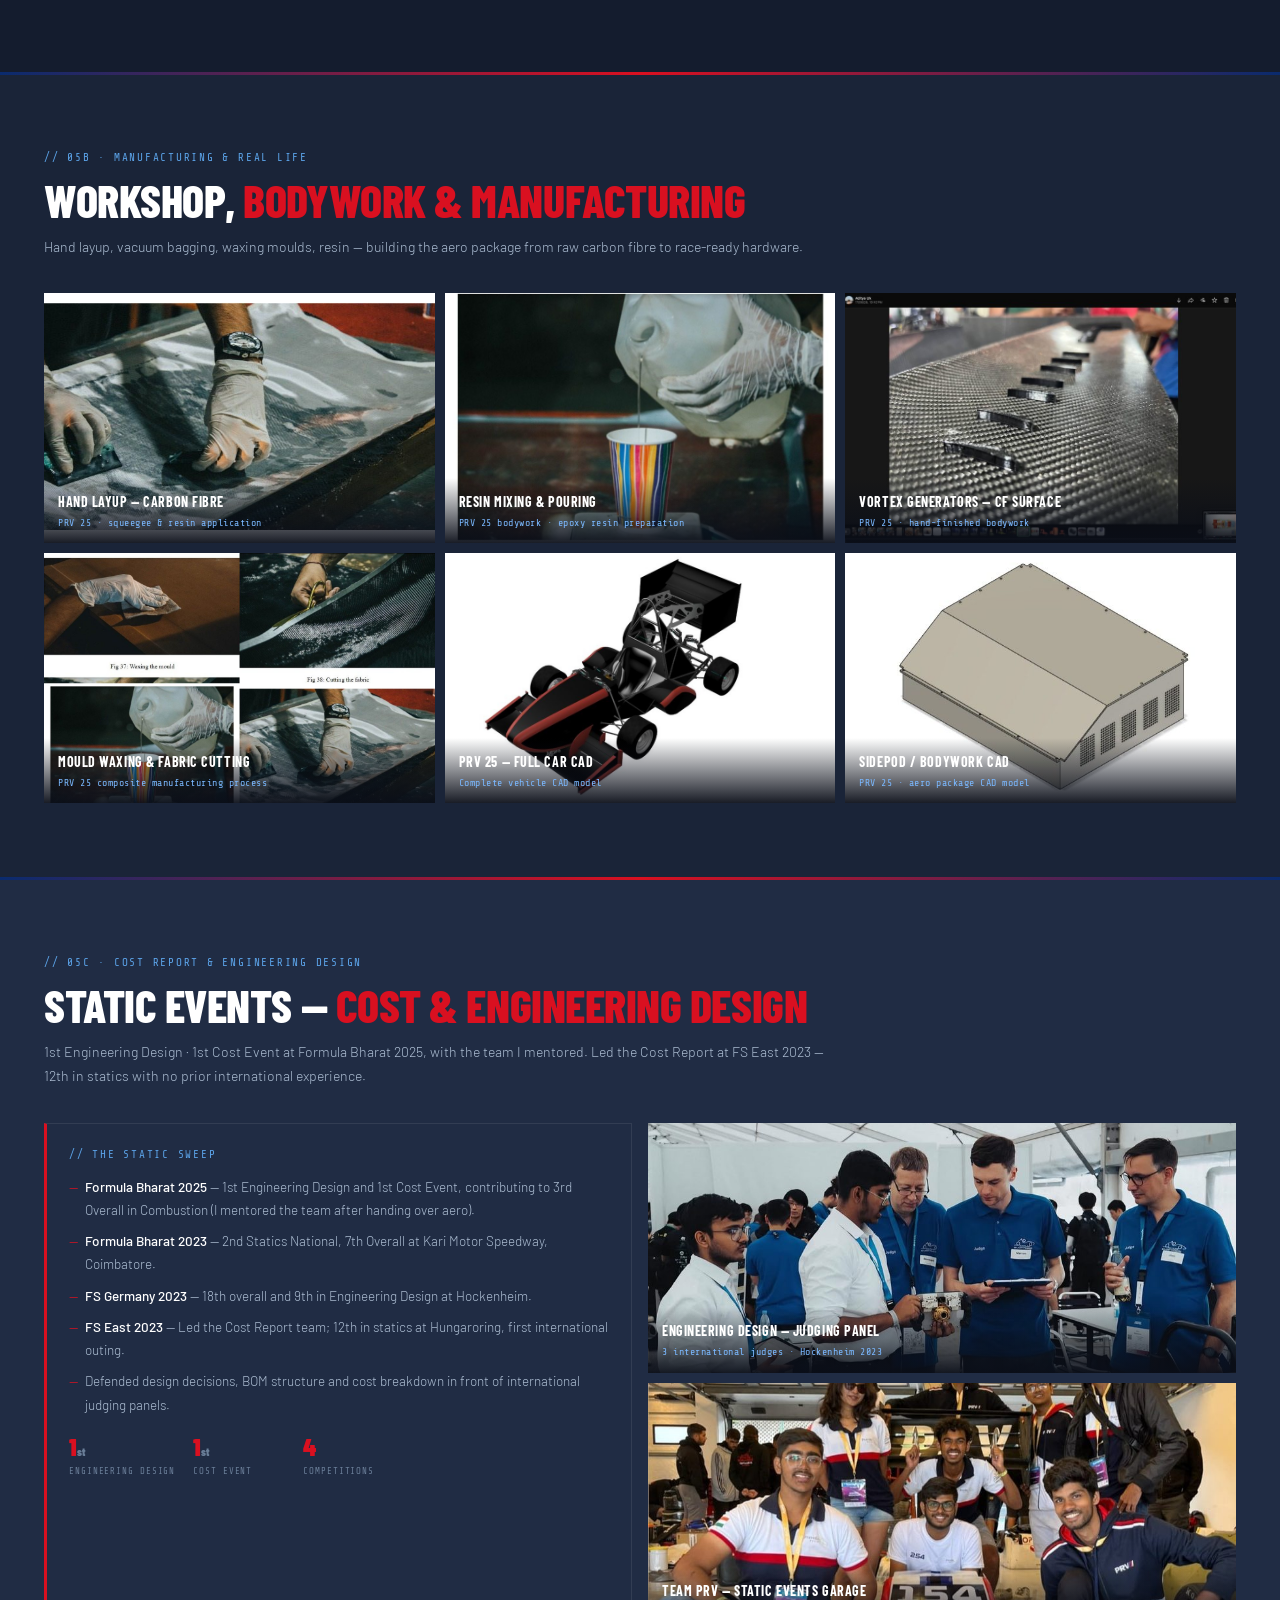
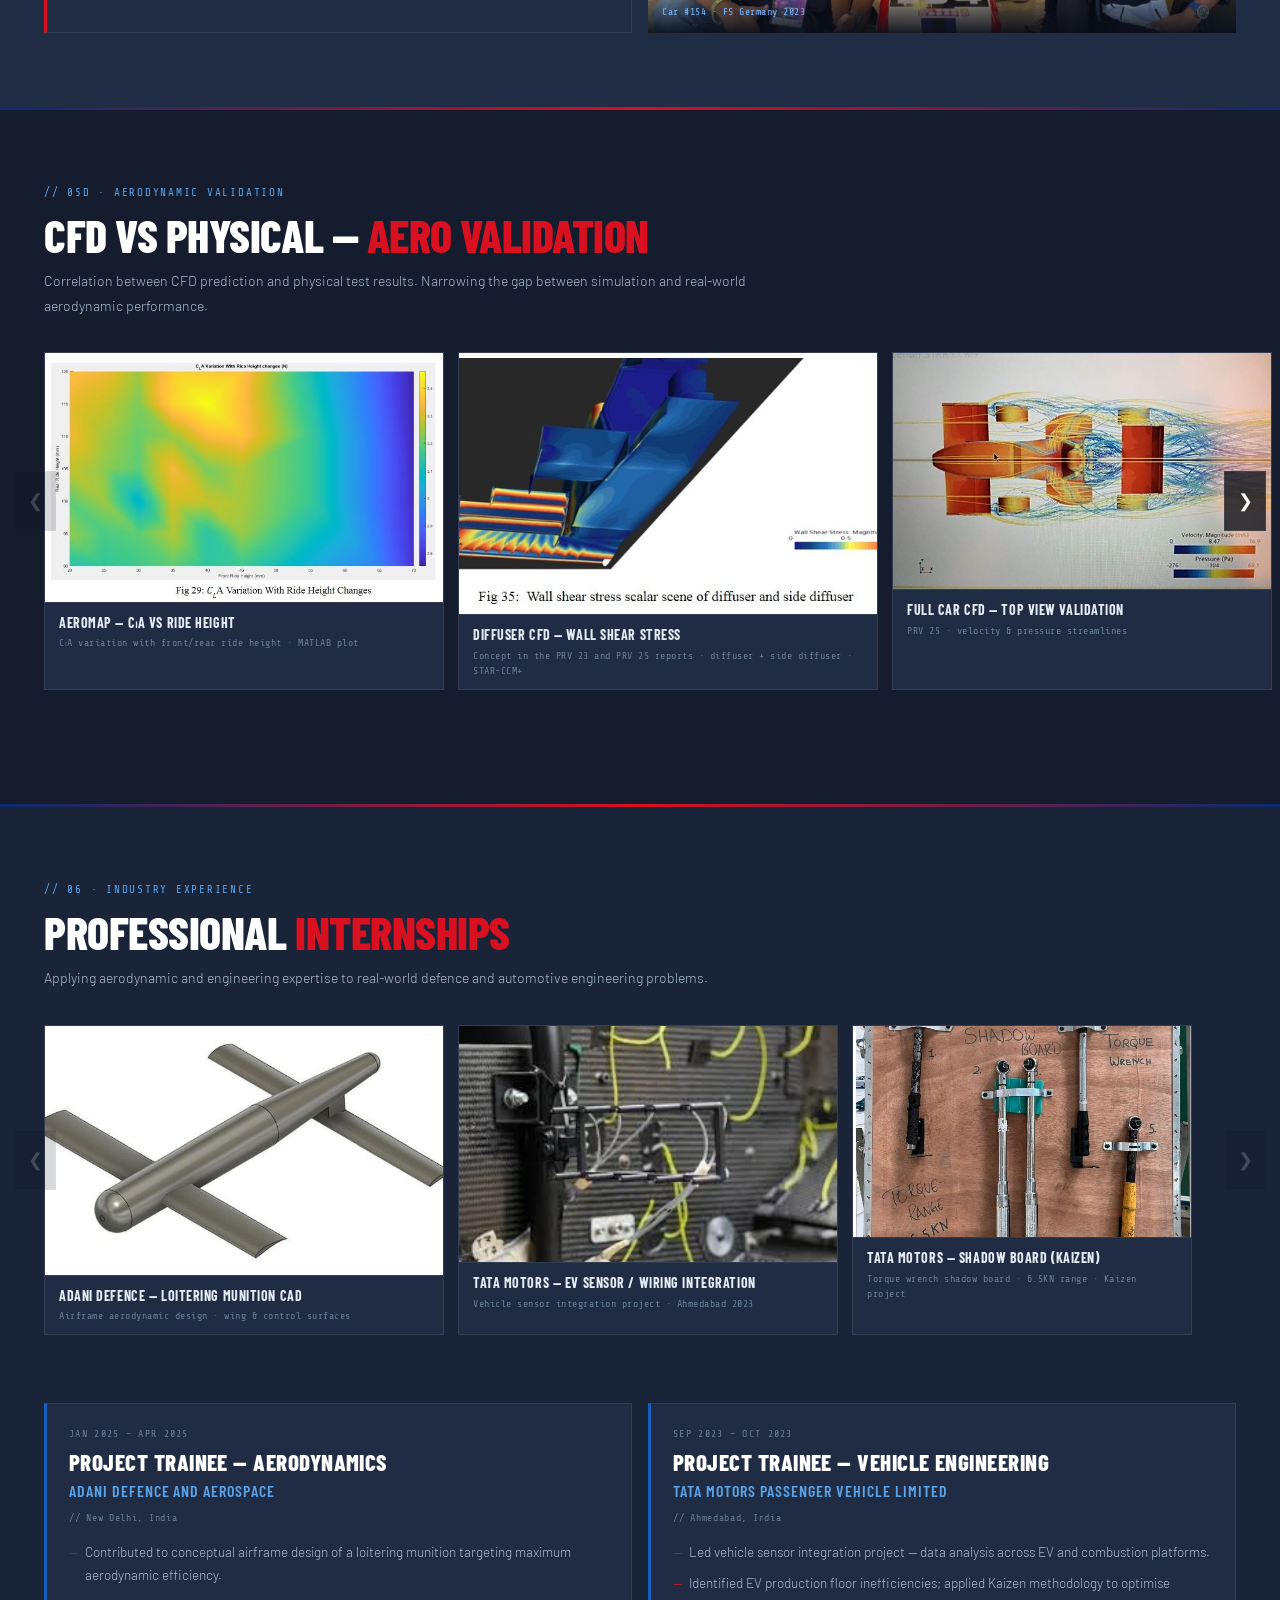
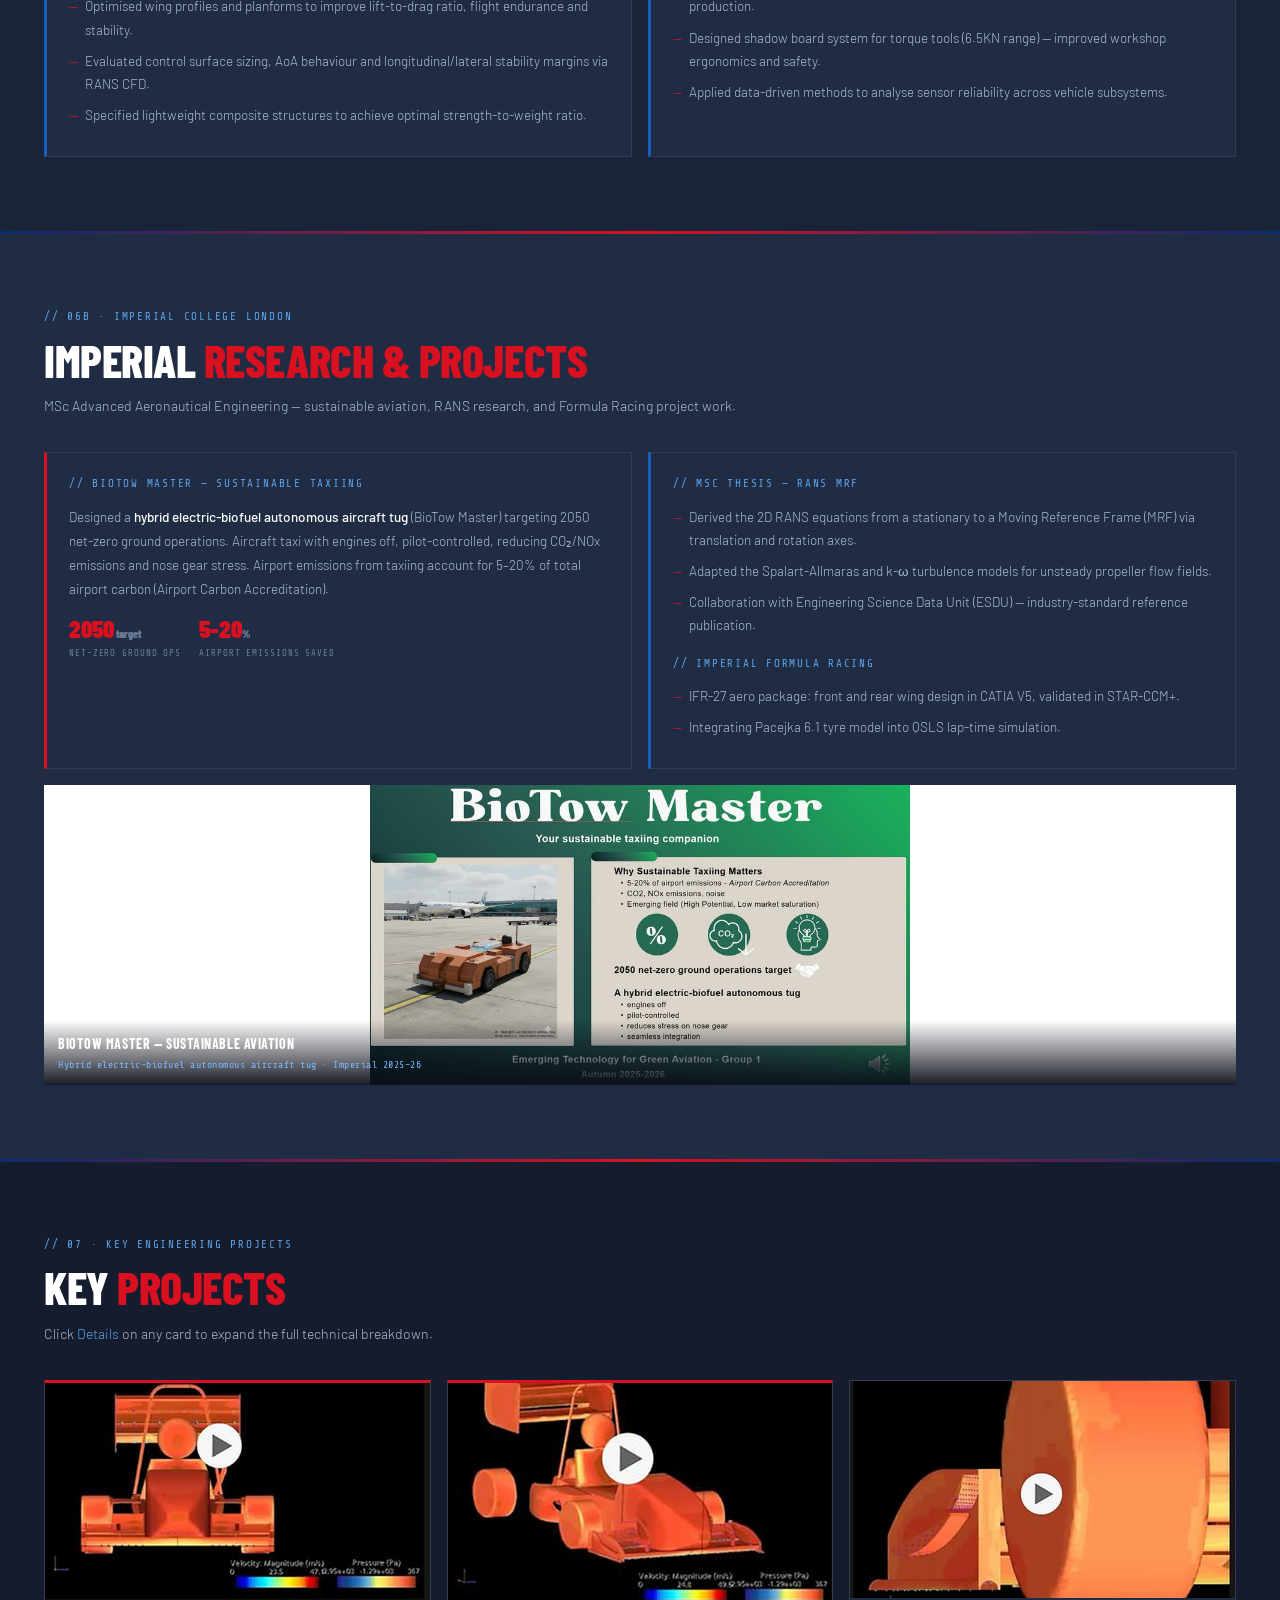
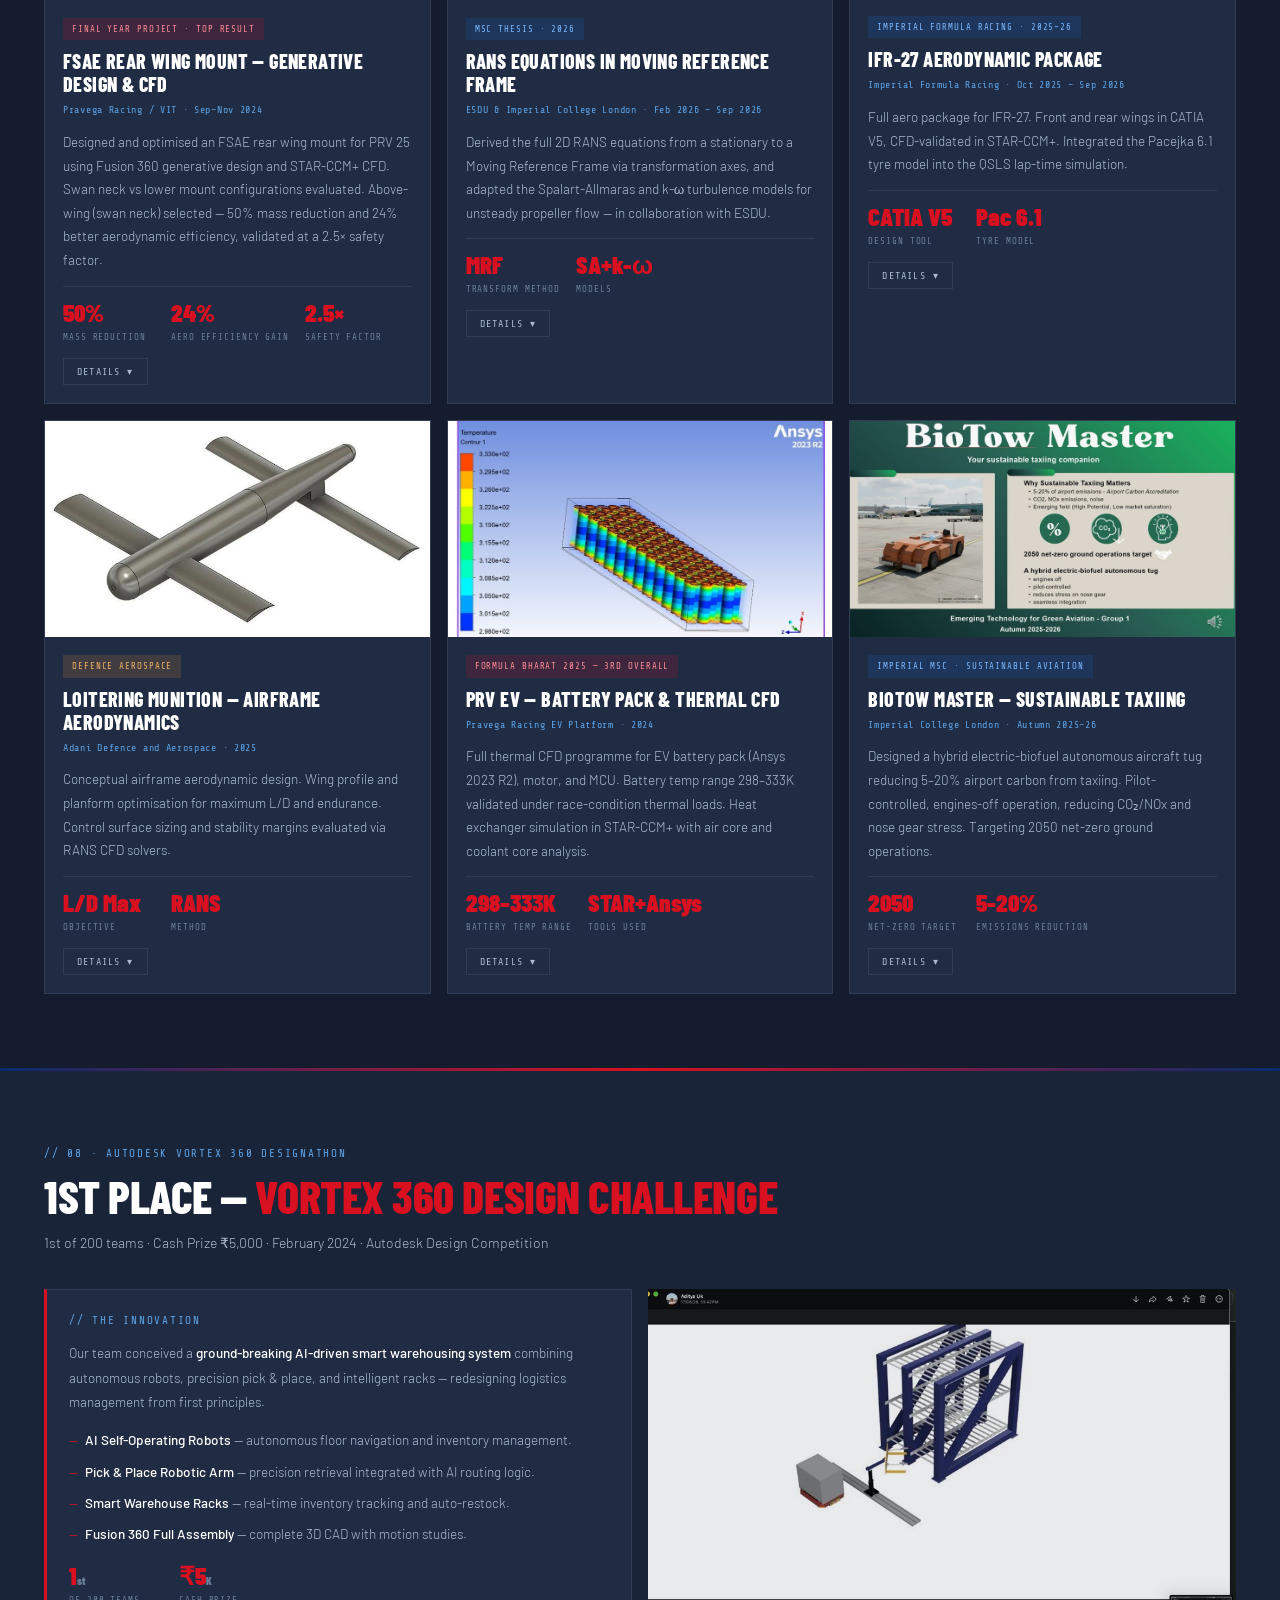
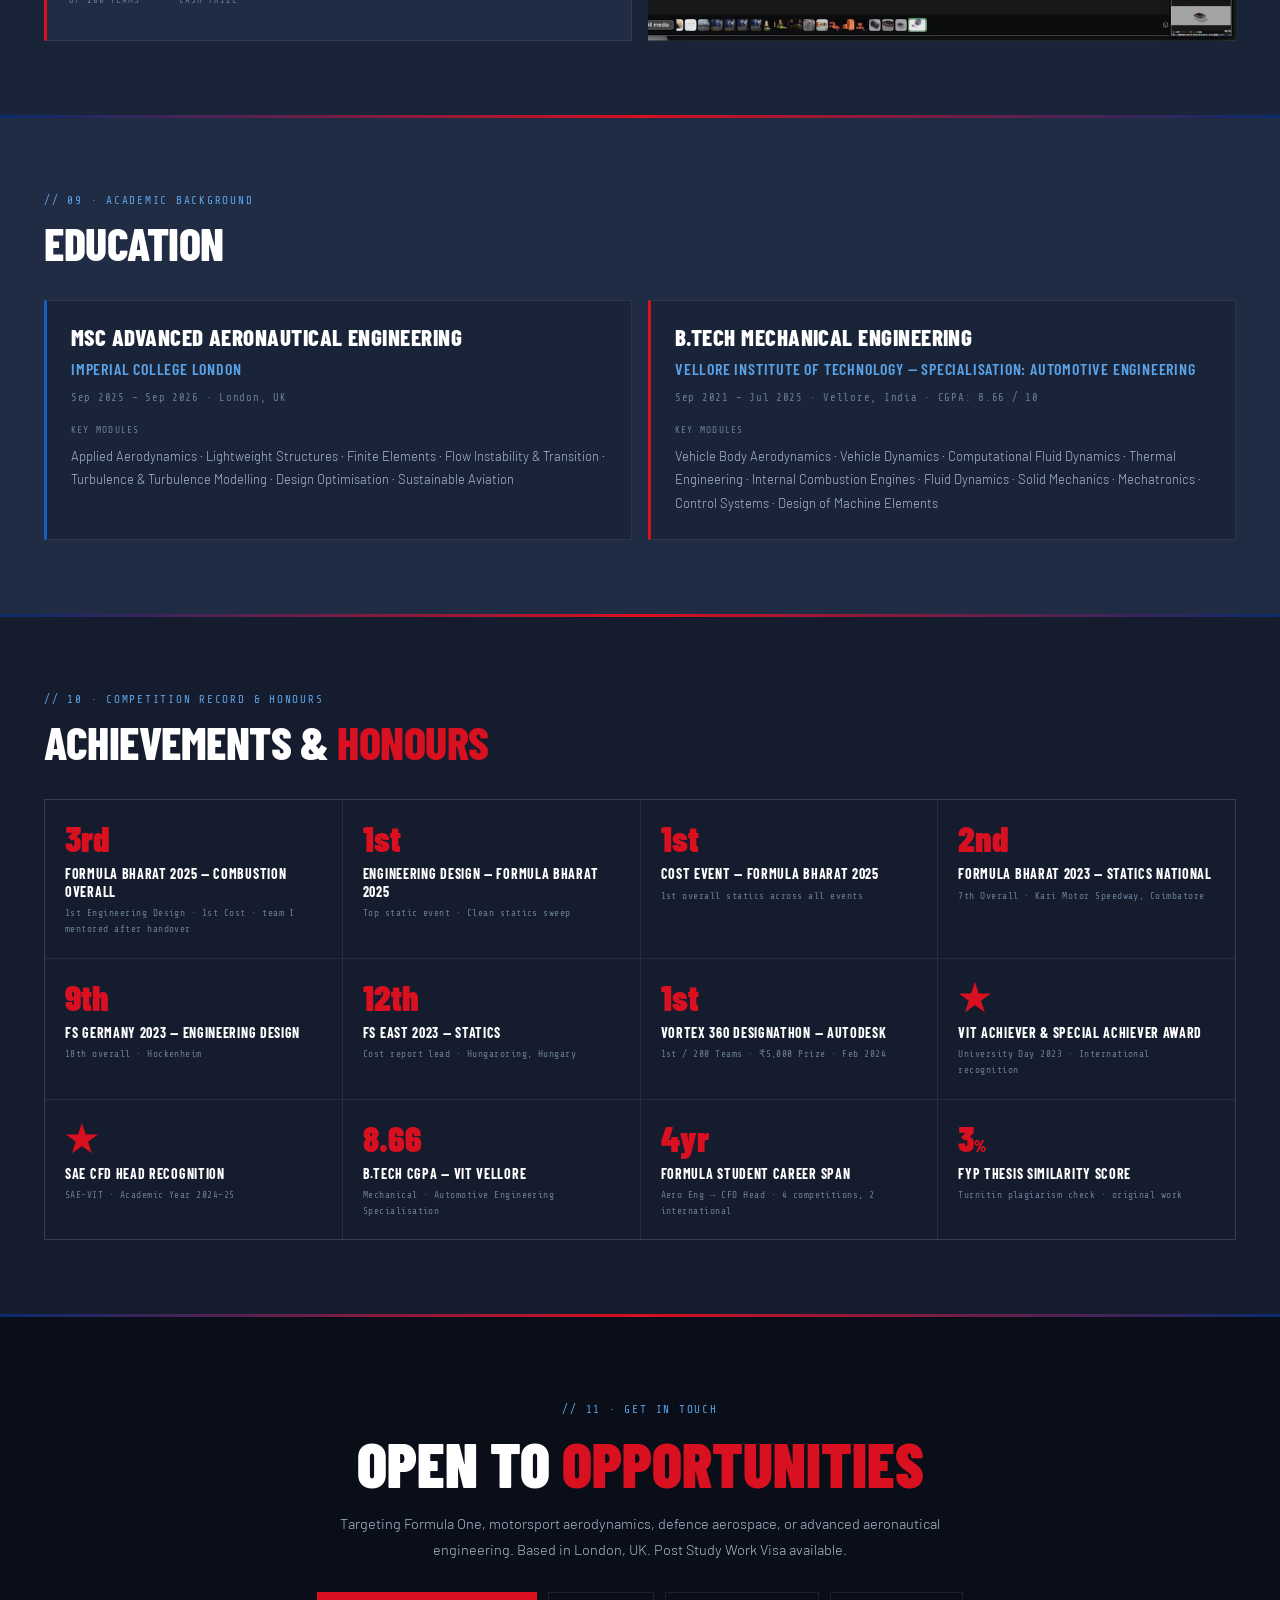
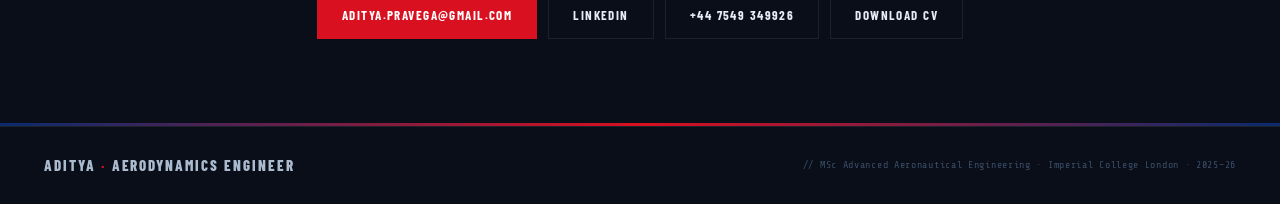
==== commit ea652e5d: "Replace unsourced hero quote with Ayrton Senna's The Adrian Newey line could not be traced to a sour" ====
--- a/index.html
+++ b/index.html
@@ -51,7 +51,7 @@
     <h1 class="hero-name">Aditya<span class="line2">Aerodynamics Engineer</span></h1>
     <div class="hero-sub">CFD · Racing · Defence · Research</div>
     <div class="hdiv"></div>
-    <blockquote class="hero-quote">"The wind tunnel is the key to unlocking the true potential of a racing car; aerodynamics is what separates the great from the good." — Adrian Newey</blockquote>
+    <blockquote class="hero-quote">"If you no longer go for a gap that exists, you are no longer a racing driver." — Ayrton Senna</blockquote>
     <p class="hero-desc">From sketching cars as a child to leading Formula Student aerodynamic programmes internationally — four years at the sharp end of racing aerodynamics, then an MSc at Imperial pushing into RANS research. Formula One is the destination.</p>
 
     <div class="hero-stats">
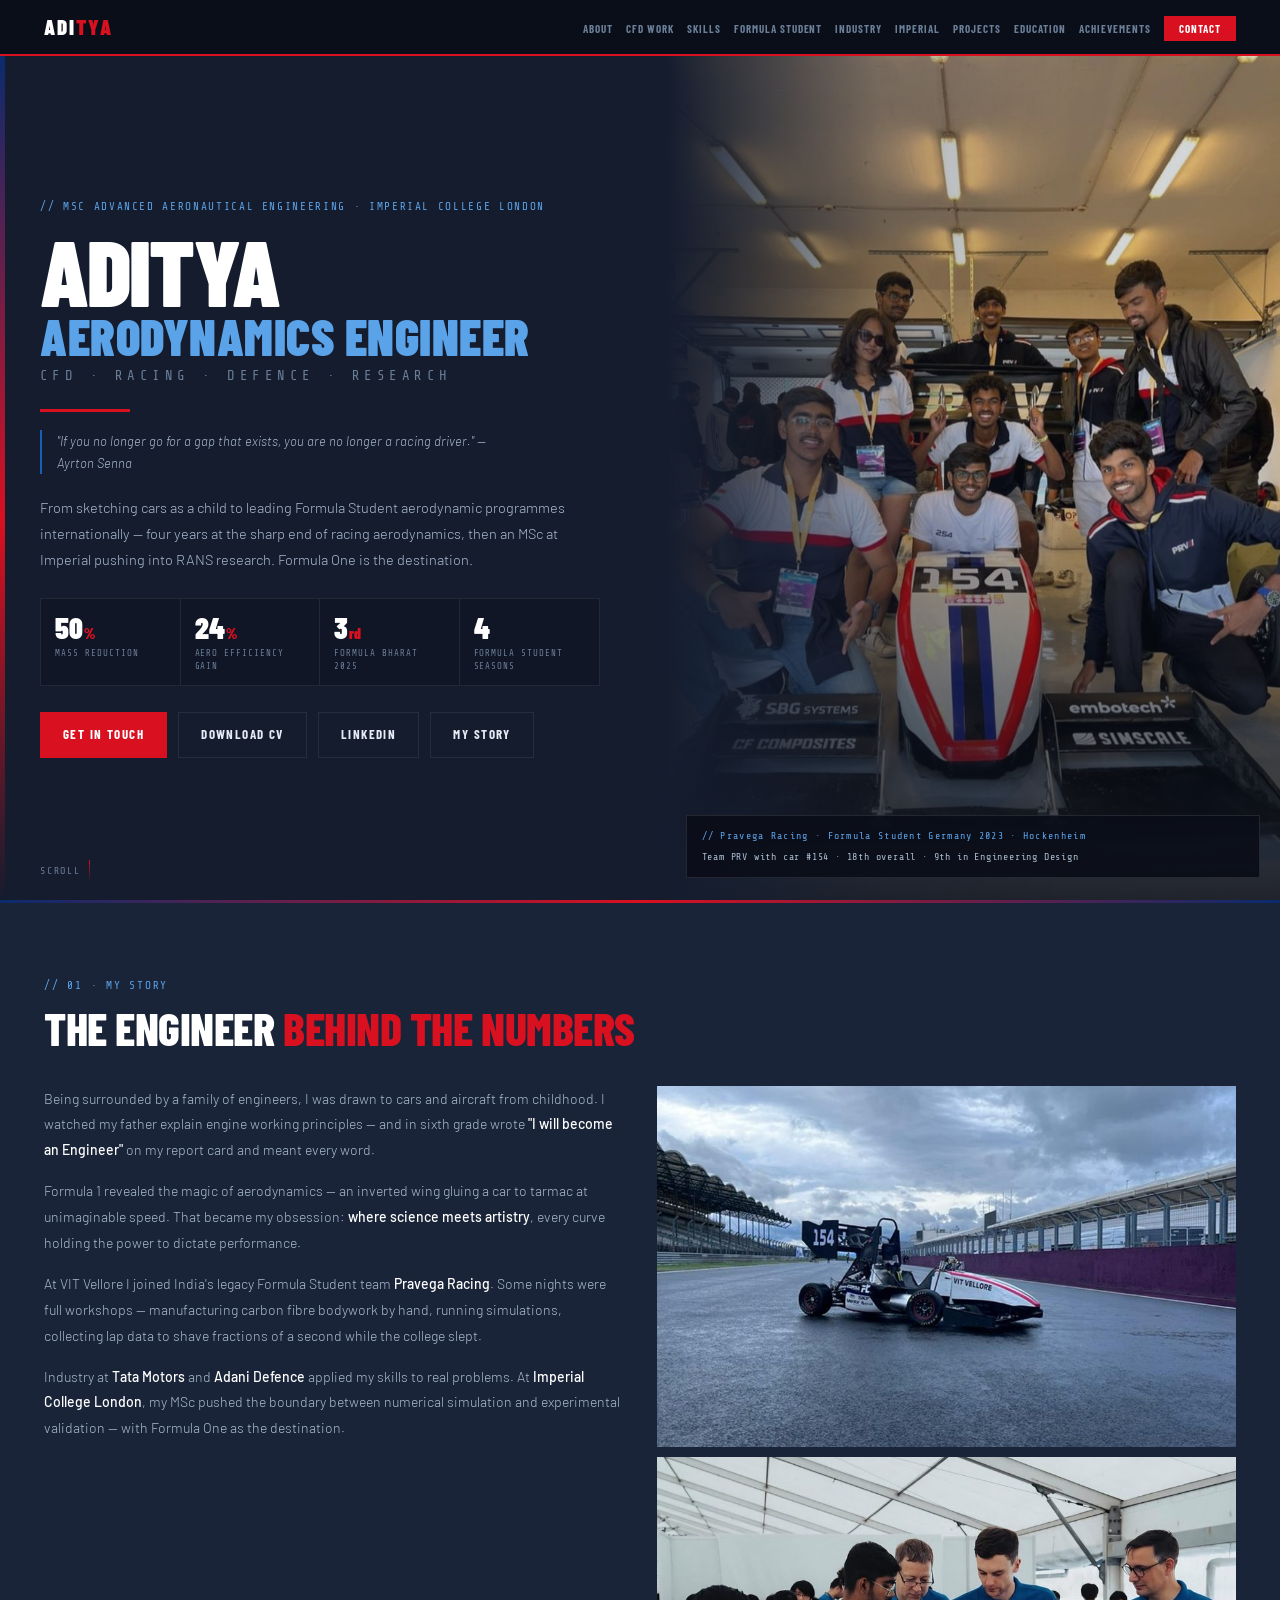
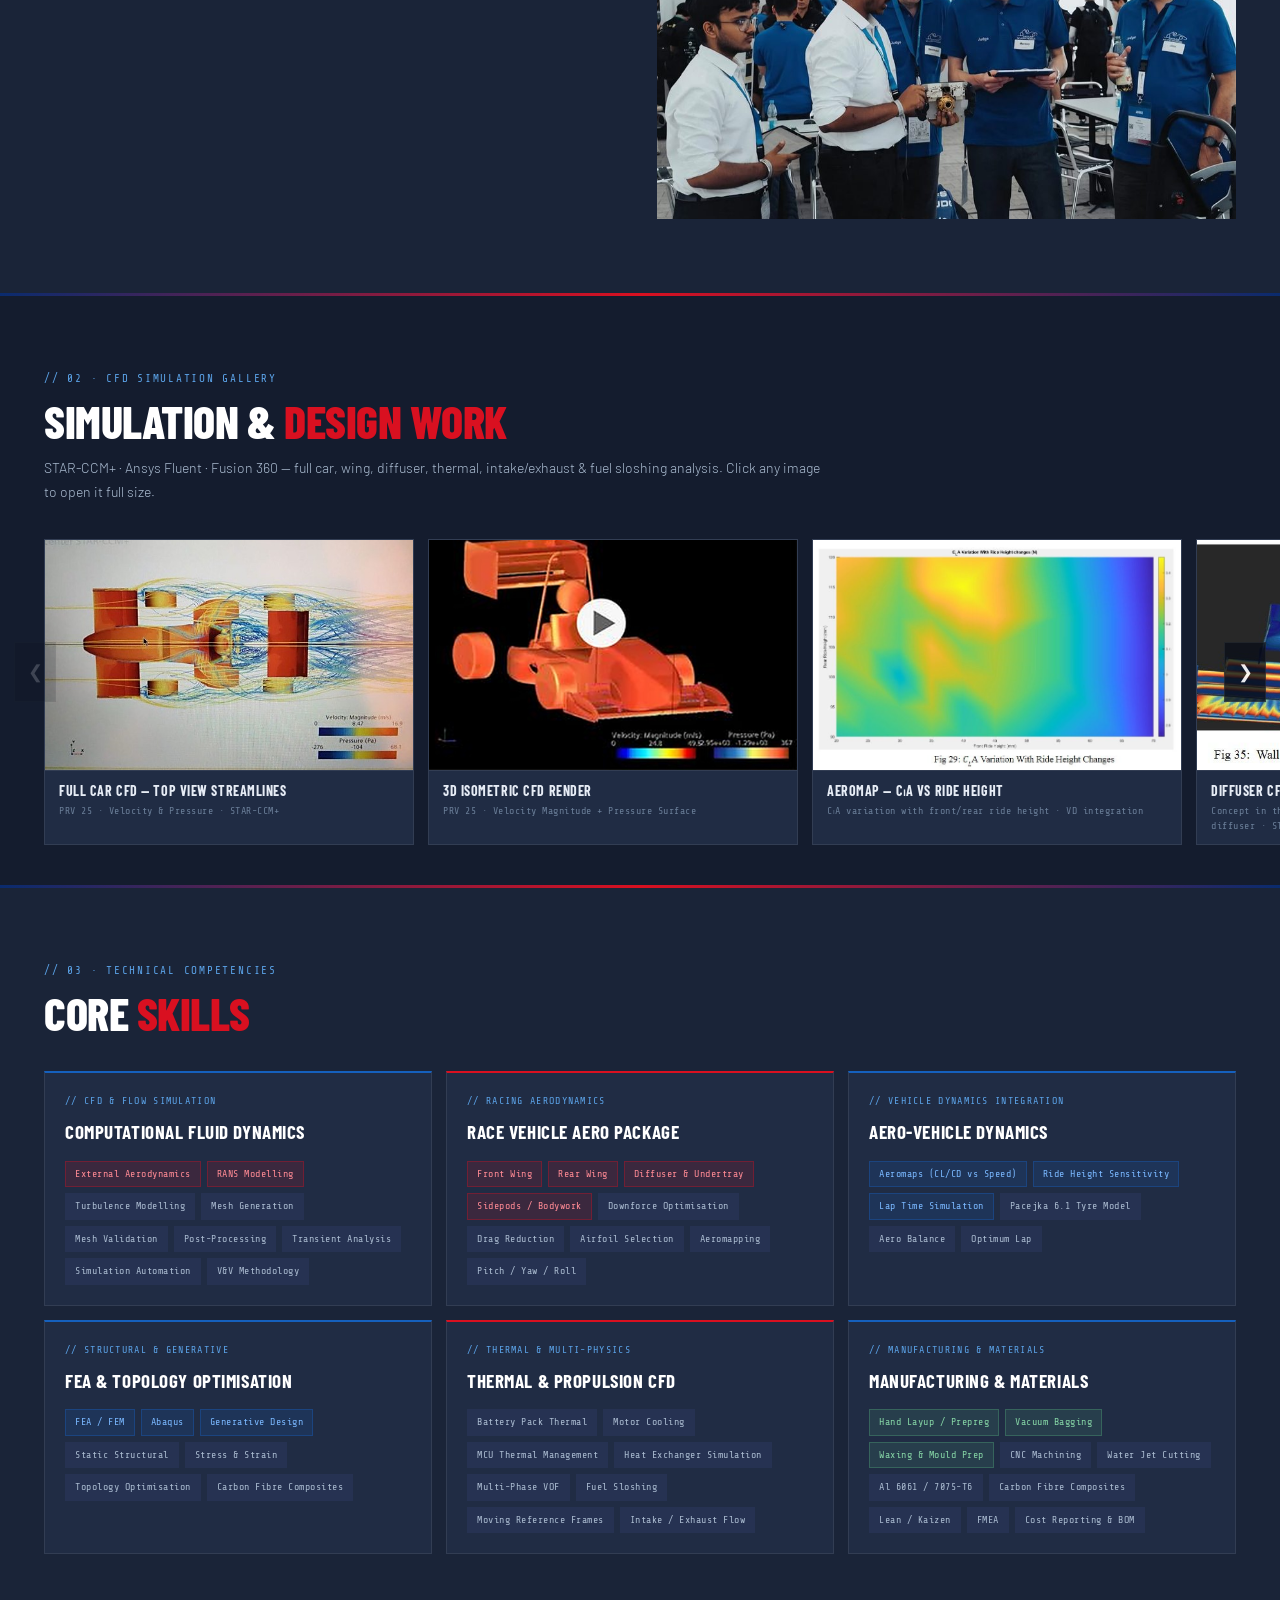
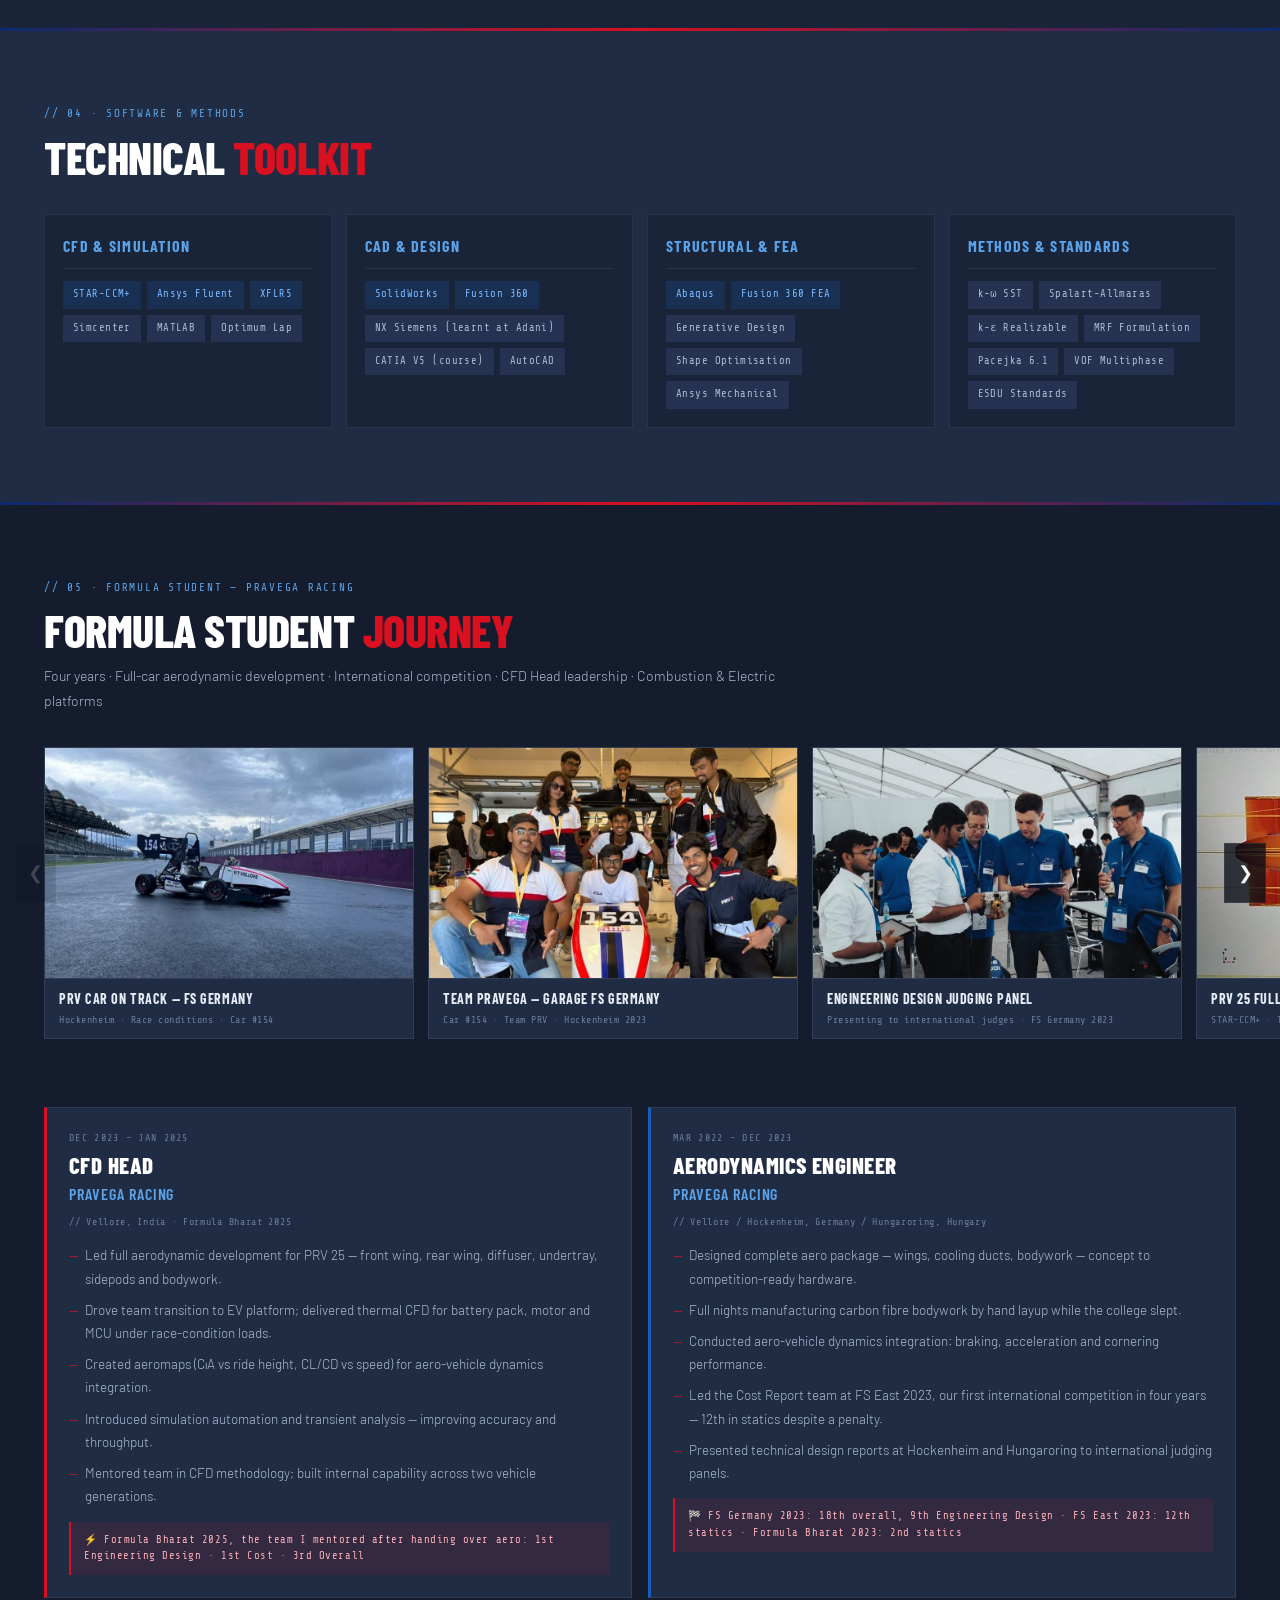
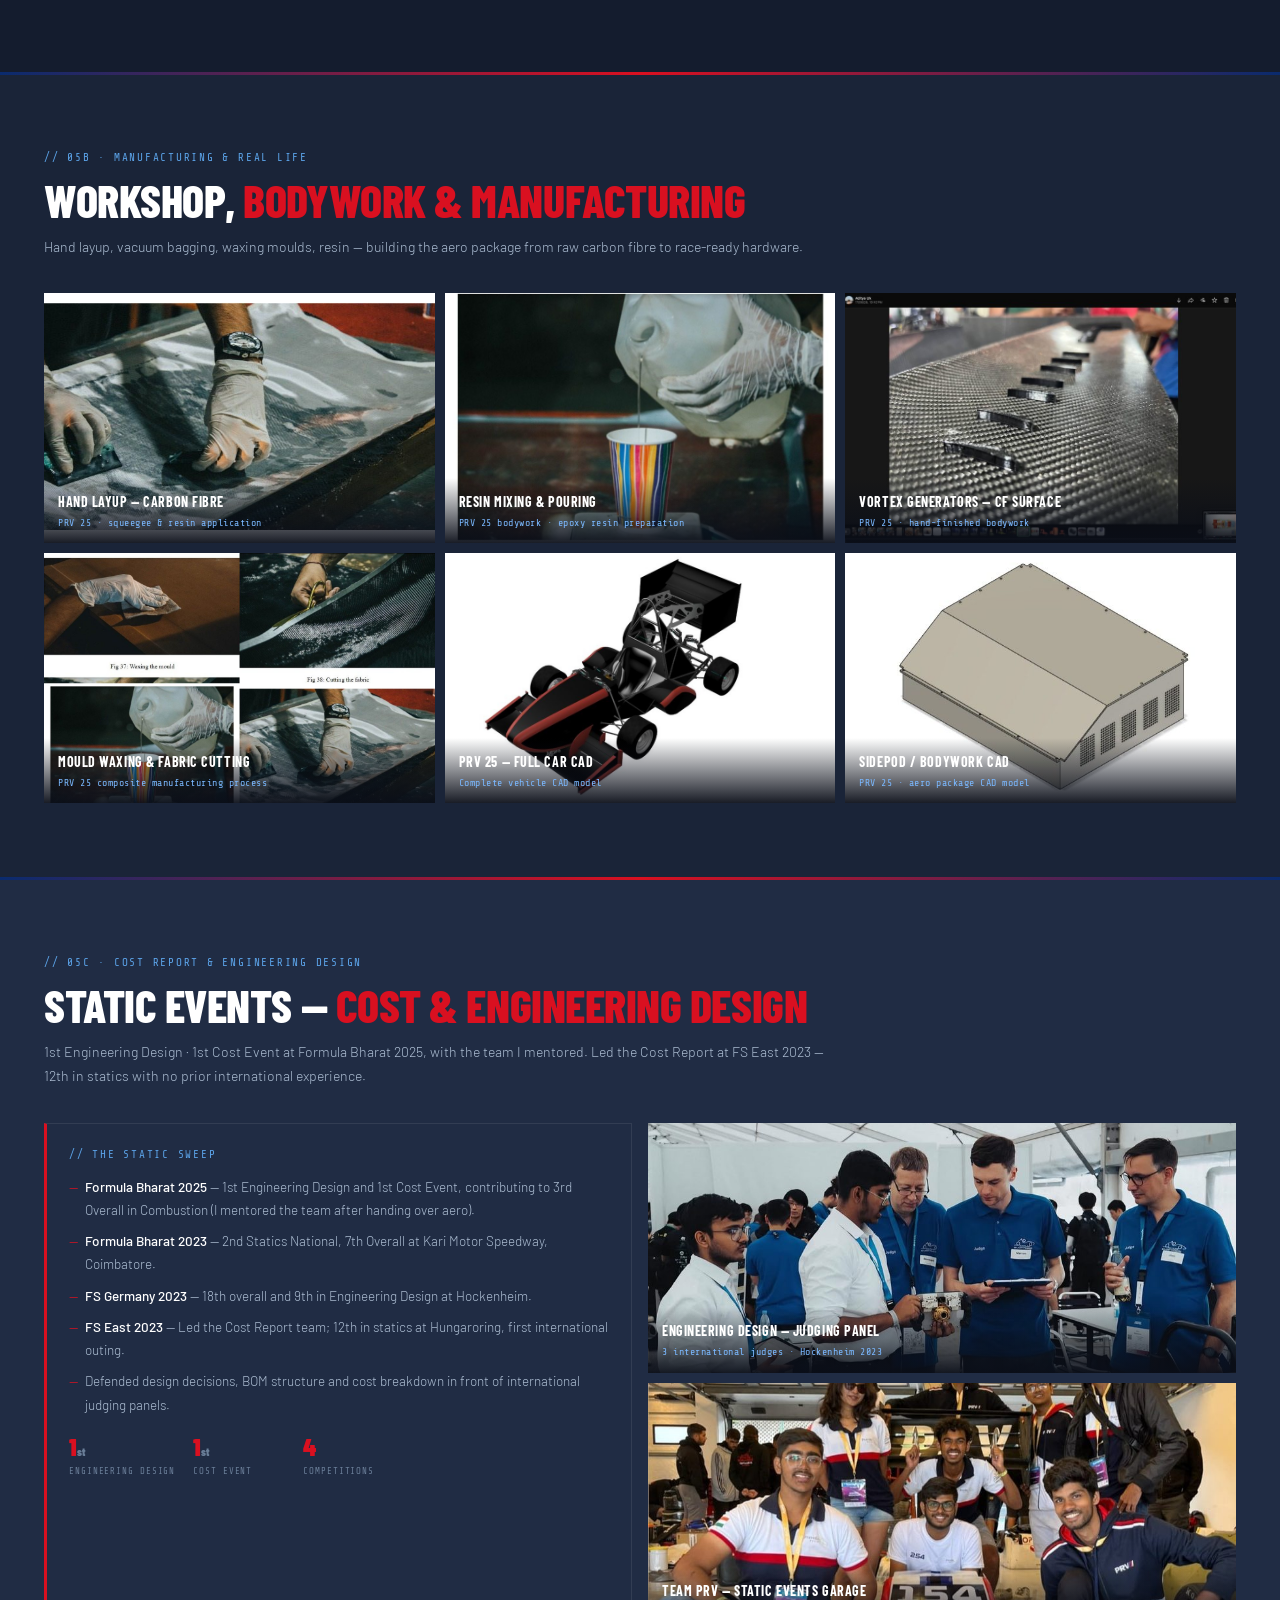
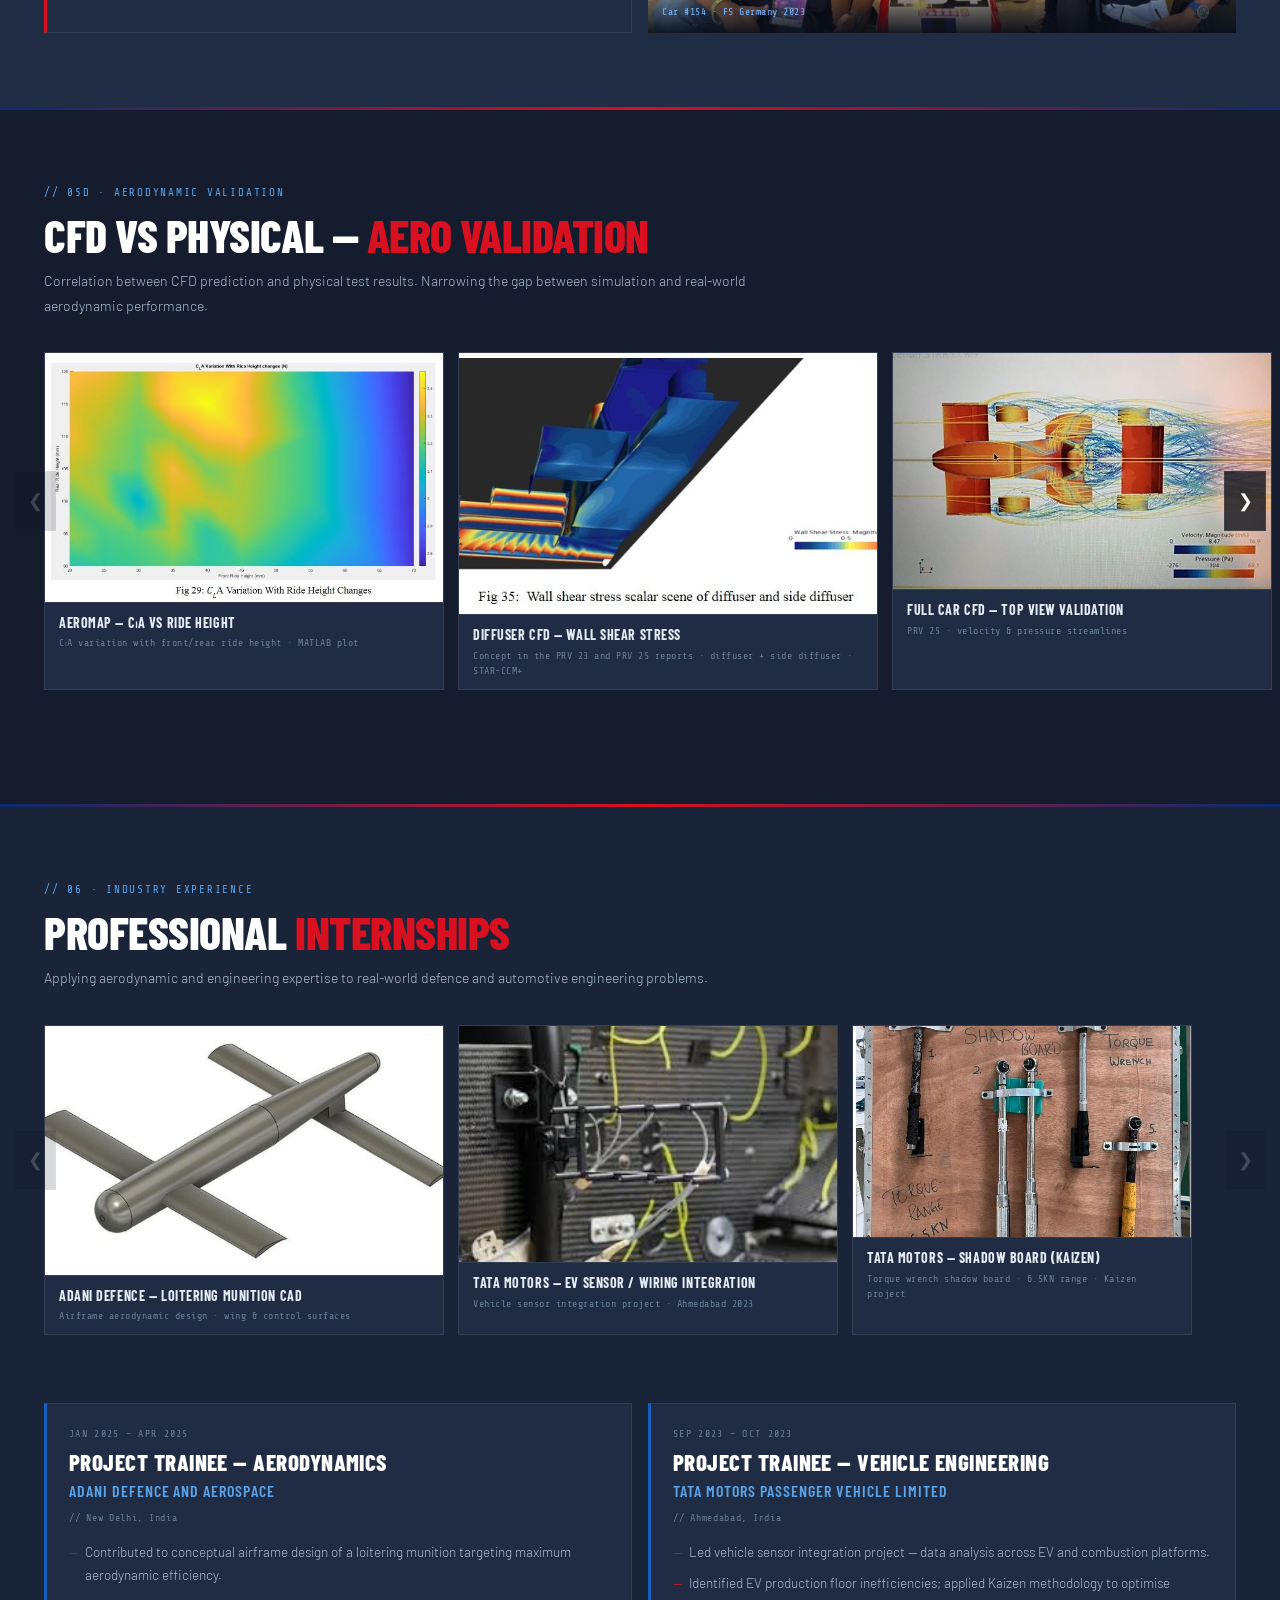
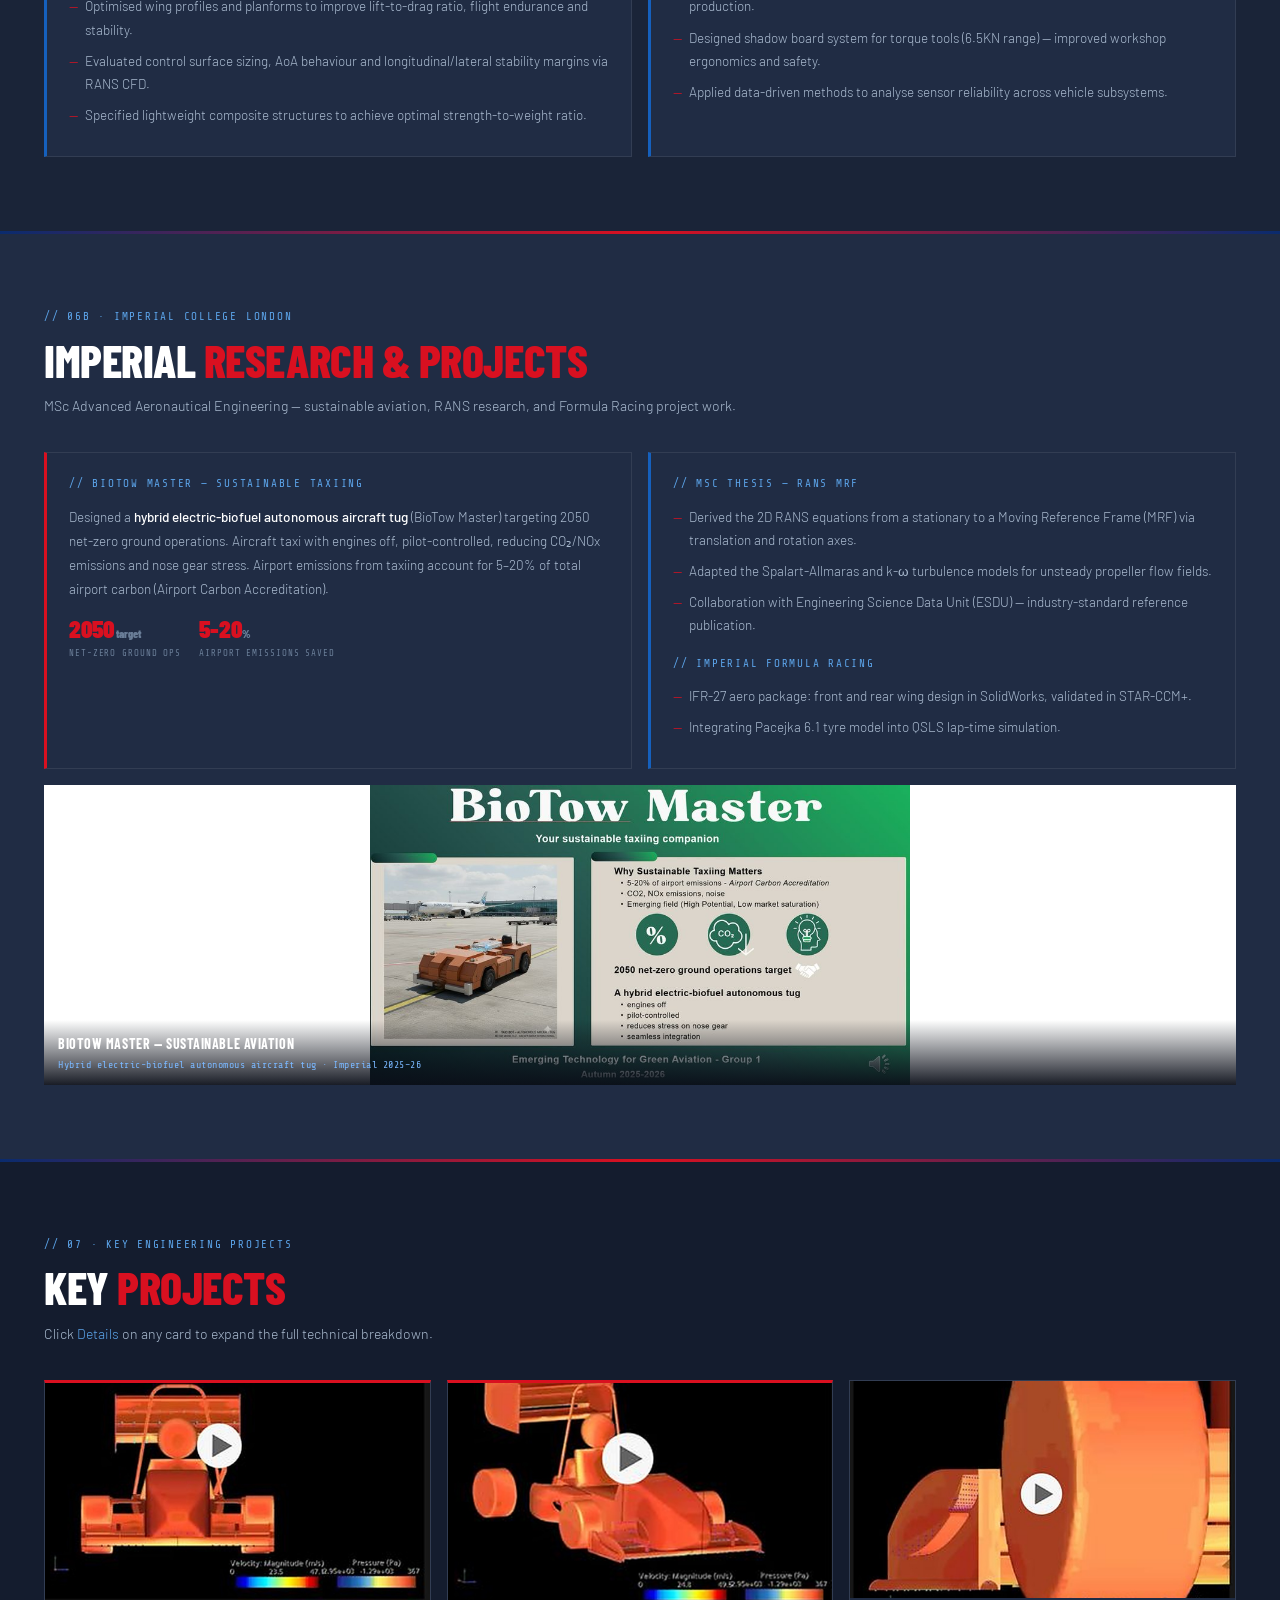
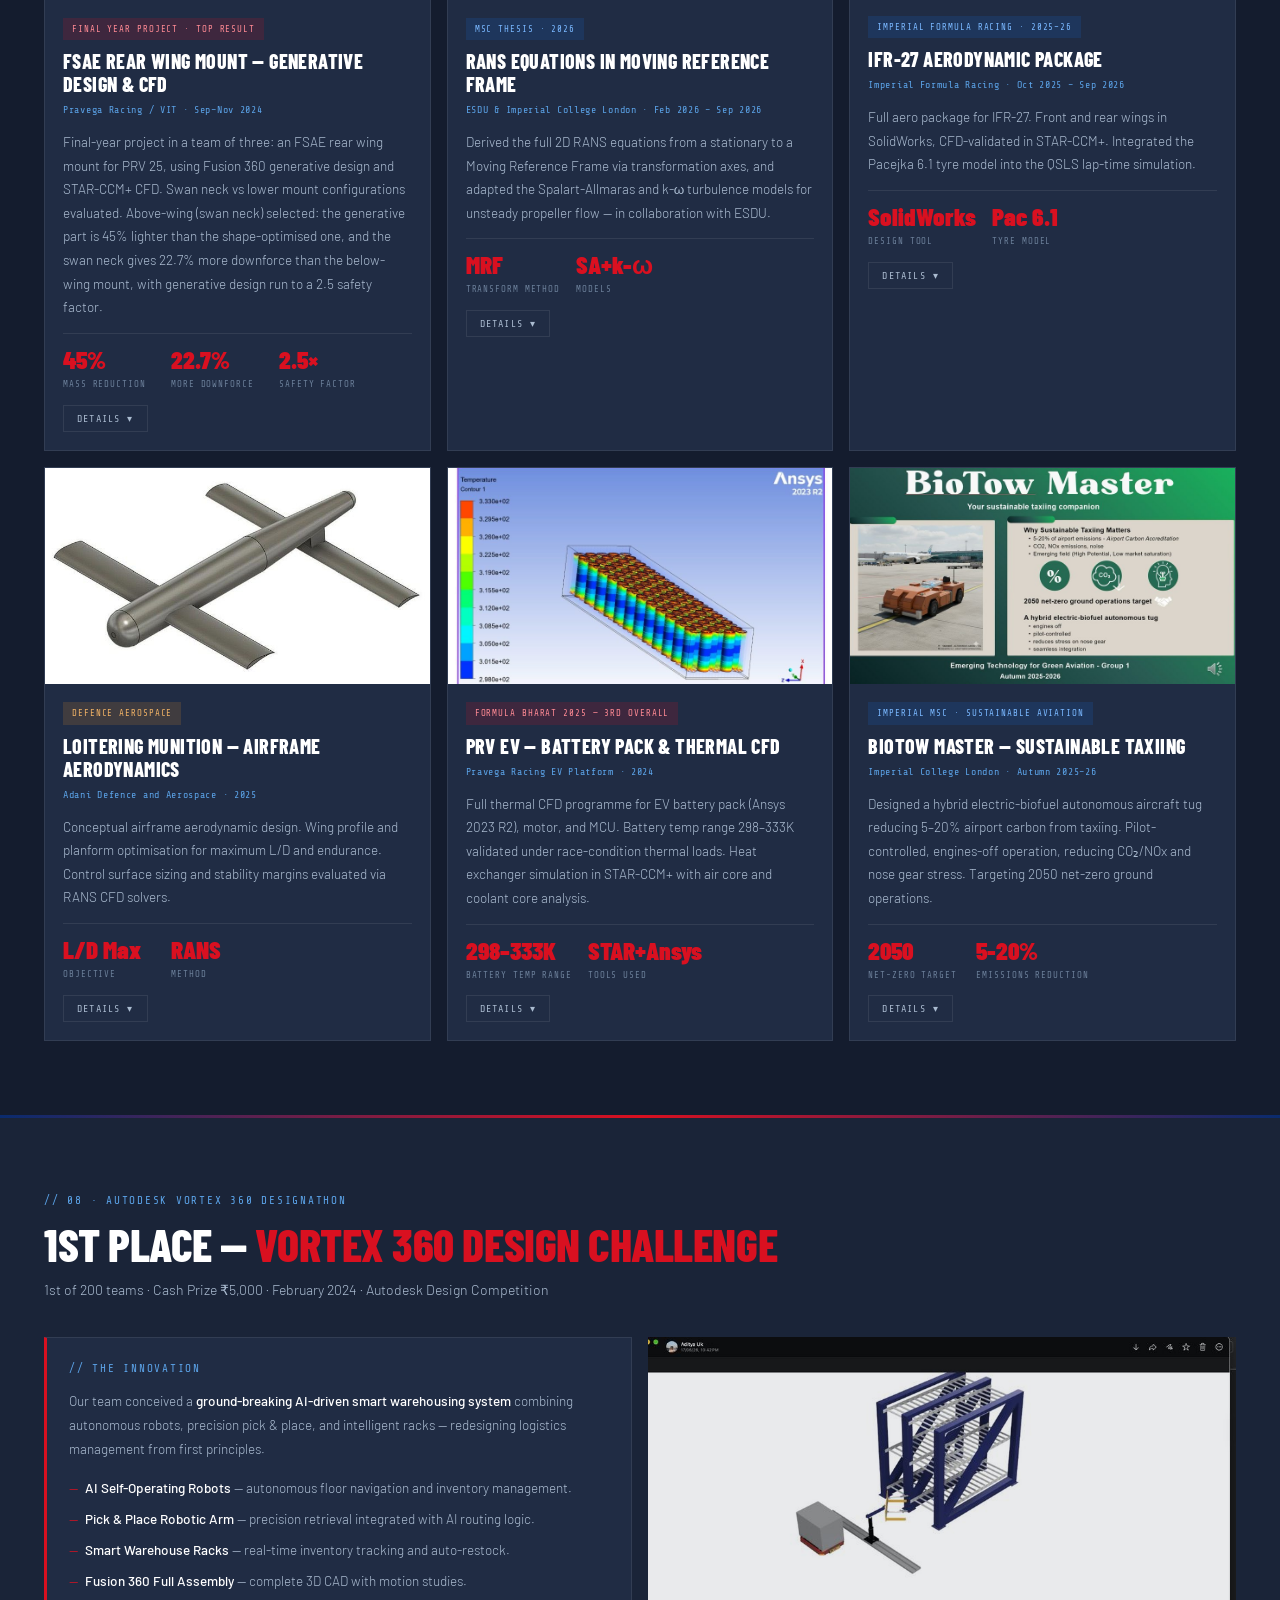
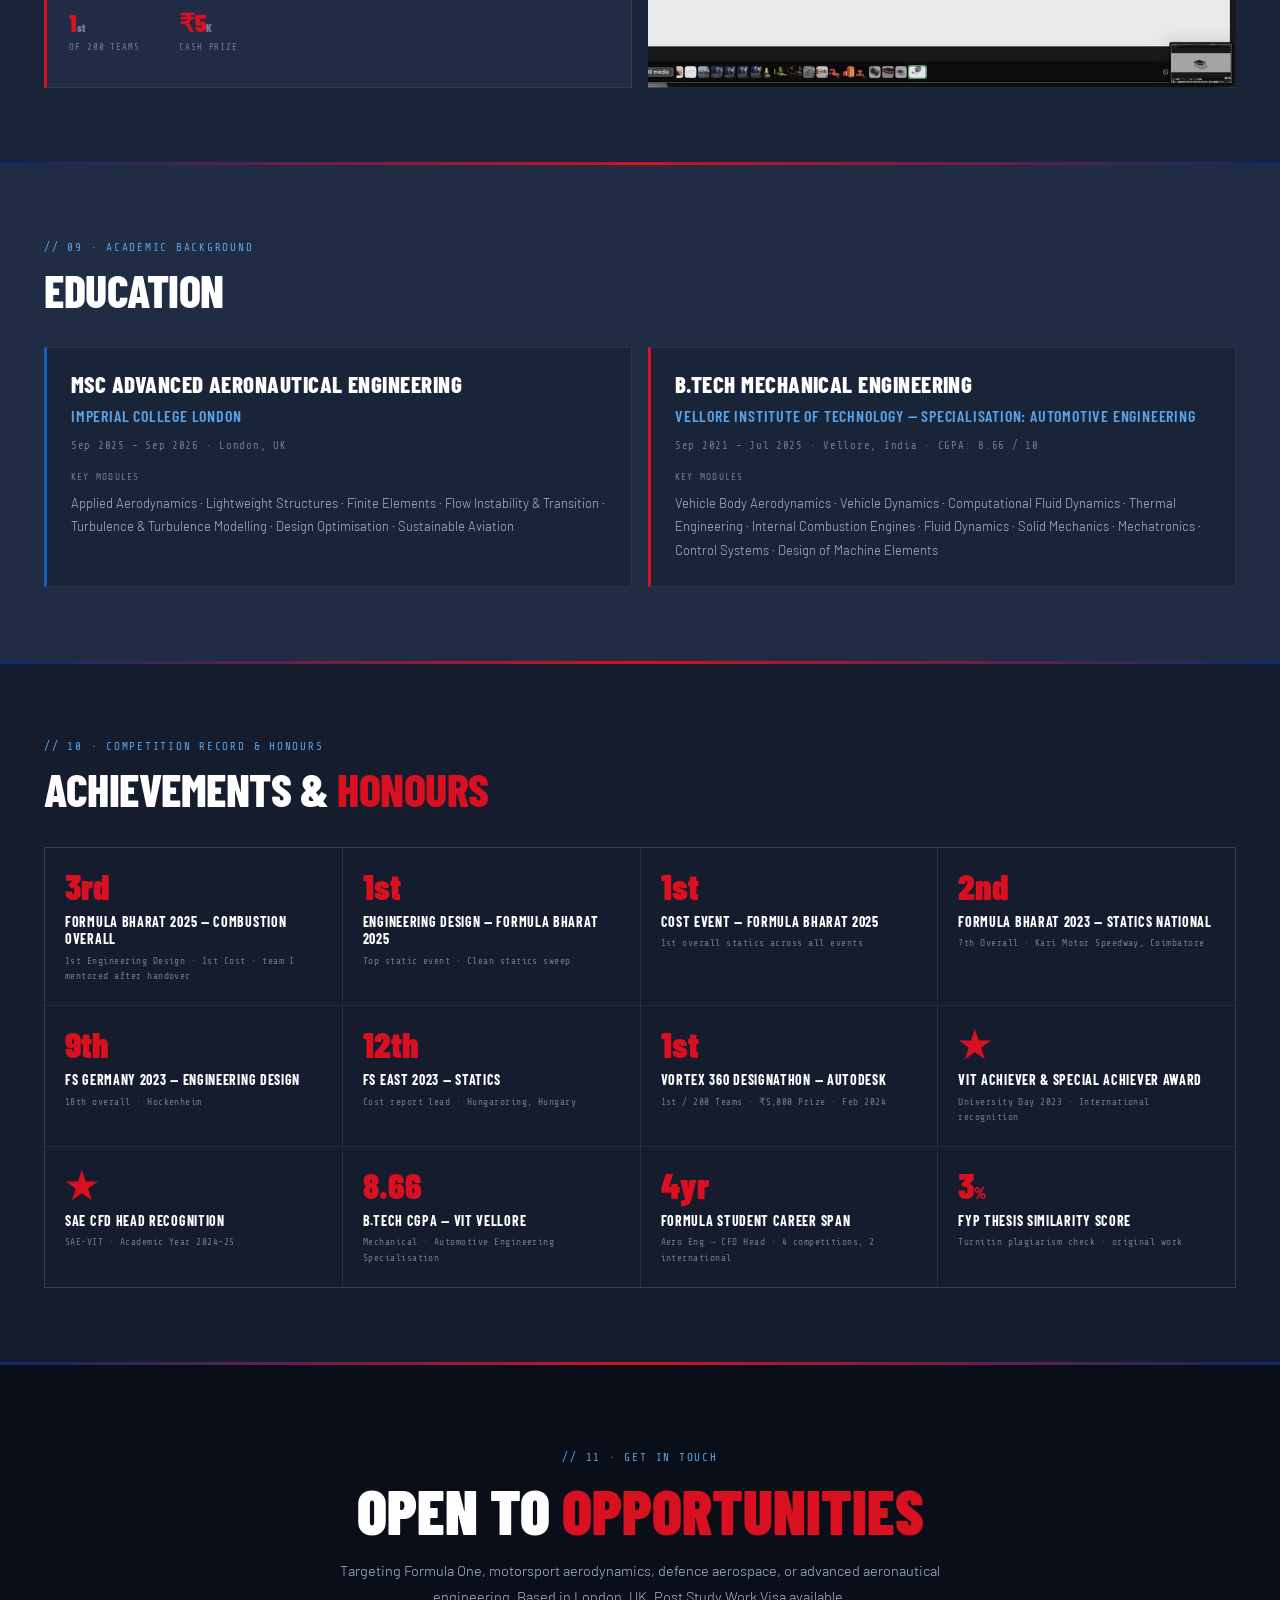
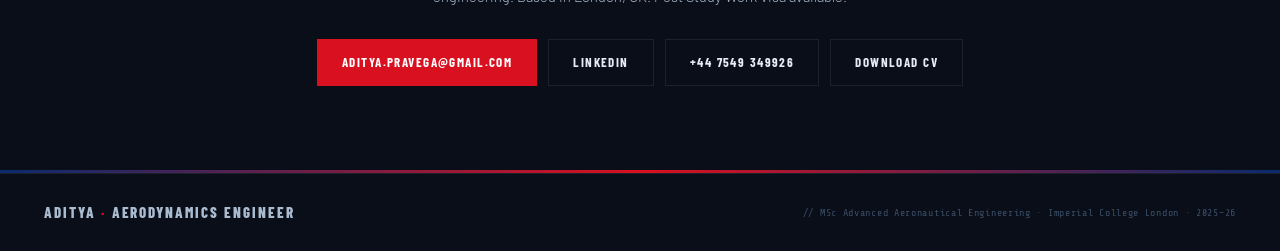
==== commit b0cd97bd: "Correct CAD tools and rear wing mount figures - IFR-27 wings were modelled in SolidWorks, not CATIA " ====
--- a/index.html
+++ b/index.html
@@ -64,7 +64,7 @@
     <div class="hbtns">
       <a href="#contact" class="btn btn-p">Get In Touch</a>
       <a href="assets/cv/Aditya_Kumar_CV.pdf" class="btn" download>Download CV</a>
-      <a href="https://www.linkedin.com/in/aditya-kumar-78010b185" class="btn" target="_blank" rel="noopener">LinkedIn</a>
+      <a href="https://www.linkedin.com/in/aditya-kumar-747bcr7" class="btn" target="_blank" rel="noopener">LinkedIn</a>
       <a href="#about" class="btn">My Story</a>
     </div>
   </div>
@@ -301,7 +301,7 @@
       </div>
       <div class="tgrp">
         <h3 class="tgrp-t">CAD &amp; Design</h3>
-        <div class="tlist"><span class="tc p">CATIA V5</span><span class="tc p">Fusion 360</span><span class="tc p">SolidWorks</span><span class="tc">NX Siemens</span><span class="tc">AutoCAD</span></div>
+        <div class="tlist"><span class="tc p">SolidWorks</span><span class="tc p">Fusion 360</span><span class="tc">NX Siemens (learnt at Adani)</span><span class="tc">CATIA V5 (course)</span><span class="tc">AutoCAD</span></div>
       </div>
       <div class="tgrp">
         <h3 class="tgrp-t">Structural &amp; FEA</h3>
@@ -698,7 +698,7 @@
         <div style="margin-top:18px">
           <div class="sh-eye" style="margin-bottom:11px">// Imperial Formula Racing</div>
           <ul class="exp-ul">
-            <li>IFR-27 aero package: front and rear wing design in CATIA V5, validated in STAR-CCM+.</li>
+            <li>IFR-27 aero package: front and rear wing design in SolidWorks, validated in STAR-CCM+.</li>
             <li>Integrating Pacejka 6.1 tyre model into QSLS lap-time simulation.</li>
           </ul>
         </div>
@@ -737,19 +737,19 @@
           <span class="proj-badge pb-r">Final Year Project · Top Result</span>
           <h3 class="proj-title">FSAE Rear Wing Mount — Generative Design &amp; CFD</h3>
           <div class="proj-org">Pravega Racing / VIT · Sep–Nov 2024</div>
-          <p class="proj-desc">Designed and optimised an FSAE rear wing mount for PRV 25 using Fusion 360 generative design and STAR-CCM+ CFD. Swan neck vs lower mount configurations evaluated. Above-wing (swan neck) selected — 50% mass reduction and 24% better aerodynamic efficiency, validated at a 2.5× safety factor.</p>
+          <p class="proj-desc">Final-year project in a team of three: an FSAE rear wing mount for PRV 25, using Fusion 360 generative design and STAR-CCM+ CFD. Swan neck vs lower mount configurations evaluated. Above-wing (swan neck) selected: the generative part is 45% lighter than the shape-optimised one, and the swan neck gives 22.7% more downforce than the below-wing mount, with generative design run to a 2.5 safety factor.</p>
           <div class="proj-more"><div class="proj-more-inner">
             <ul class="exp-ul">
               <li>Swan neck and lower mount configurations modelled and compared on aerodynamic and structural criteria.</li>
               <li>Generative design in Fusion 360 driven by load cases from the CFD pressure field.</li>
               <li>Above-wing mount selected on the combined mass, downforce and structural result.</li>
-              <li>Final design validated at a 2.5× safety factor, then run back through CFD: 24% better aerodynamic efficiency.</li>
+              <li>Generative design run to a 2.5 safety factor (peak stress 17.0 MPa, 0.61 mm deflection), then CFD: 104.7 N of downforce with the below-wing mount, 128.4 N with the swan neck.</li>
               <li>Thesis returned a 3% similarity score on an industry-grade Turnitin check.</li>
             </ul>
           </div></div>
           <div class="proj-mets">
-            <div class="met"><div class="met-v">50%</div><div class="met-l">Mass Reduction</div></div>
-            <div class="met"><div class="met-v">24%</div><div class="met-l">Aero Efficiency Gain</div></div>
+            <div class="met"><div class="met-v">45%</div><div class="met-l">Mass Reduction</div></div>
+            <div class="met"><div class="met-v">22.7%</div><div class="met-l">More Downforce</div></div>
             <div class="met"><div class="met-v">2.5×</div><div class="met-l">Safety Factor</div></div>
           </div>
           <button class="proj-toggle">Details <span class="chev">&#9662;</span></button>
@@ -788,16 +788,16 @@
           <span class="proj-badge pb-b">Imperial Formula Racing · 2025–26</span>
           <h3 class="proj-title">IFR-27 Aerodynamic Package</h3>
           <div class="proj-org">Imperial Formula Racing · Oct 2025 – Sep 2026</div>
-          <p class="proj-desc">Full aero package for IFR-27. Front and rear wings in CATIA V5, CFD-validated in STAR-CCM+. Integrated the Pacejka 6.1 tyre model into the QSLS lap-time simulation.</p>
+          <p class="proj-desc">Full aero package for IFR-27. Front and rear wings in SolidWorks, CFD-validated in STAR-CCM+. Integrated the Pacejka 6.1 tyre model into the QSLS lap-time simulation.</p>
           <div class="proj-more"><div class="proj-more-inner">
             <ul class="exp-ul">
-              <li>Front and rear wing geometry built in CATIA V5 and taken through STAR-CCM+ for validation.</li>
+              <li>Front and rear wing geometry built in SolidWorks and taken through STAR-CCM+ for validation.</li>
               <li>Pacejka 6.1 tyre model integrated into the team's QSLS lap-time simulation.</li>
               <li>Aero work run alongside the MSc, on the 2025–26 car.</li>
             </ul>
           </div></div>
           <div class="proj-mets">
-            <div class="met"><div class="met-v">CATIA V5</div><div class="met-l">Design Tool</div></div>
+            <div class="met"><div class="met-v">SolidWorks</div><div class="met-l">Design Tool</div></div>
             <div class="met"><div class="met-v">Pac 6.1</div><div class="met-l">Tyre Model</div></div>
           </div>
           <button class="proj-toggle">Details <span class="chev">&#9662;</span></button>
@@ -979,7 +979,7 @@
   <p class="ct-sub">Targeting Formula One, motorsport aerodynamics, defence aerospace, or advanced aeronautical engineering. Based in London, UK. Post Study Work Visa available.</p>
   <div class="ct-links">
     <a href="mailto:aditya.pravega@gmail.com" class="ct-link p">aditya.pravega@gmail.com</a>
-    <a href="https://www.linkedin.com/in/aditya-kumar-78010b185" target="_blank" rel="noopener" class="ct-link">LinkedIn</a>
+    <a href="https://www.linkedin.com/in/aditya-kumar-747bcr7" target="_blank" rel="noopener" class="ct-link">LinkedIn</a>
     <a href="tel:+447549349926" class="ct-link">+44 7549 349926</a>
     <a href="assets/cv/Aditya_Kumar_CV.pdf" class="ct-link" download>Download CV</a>
   </div>
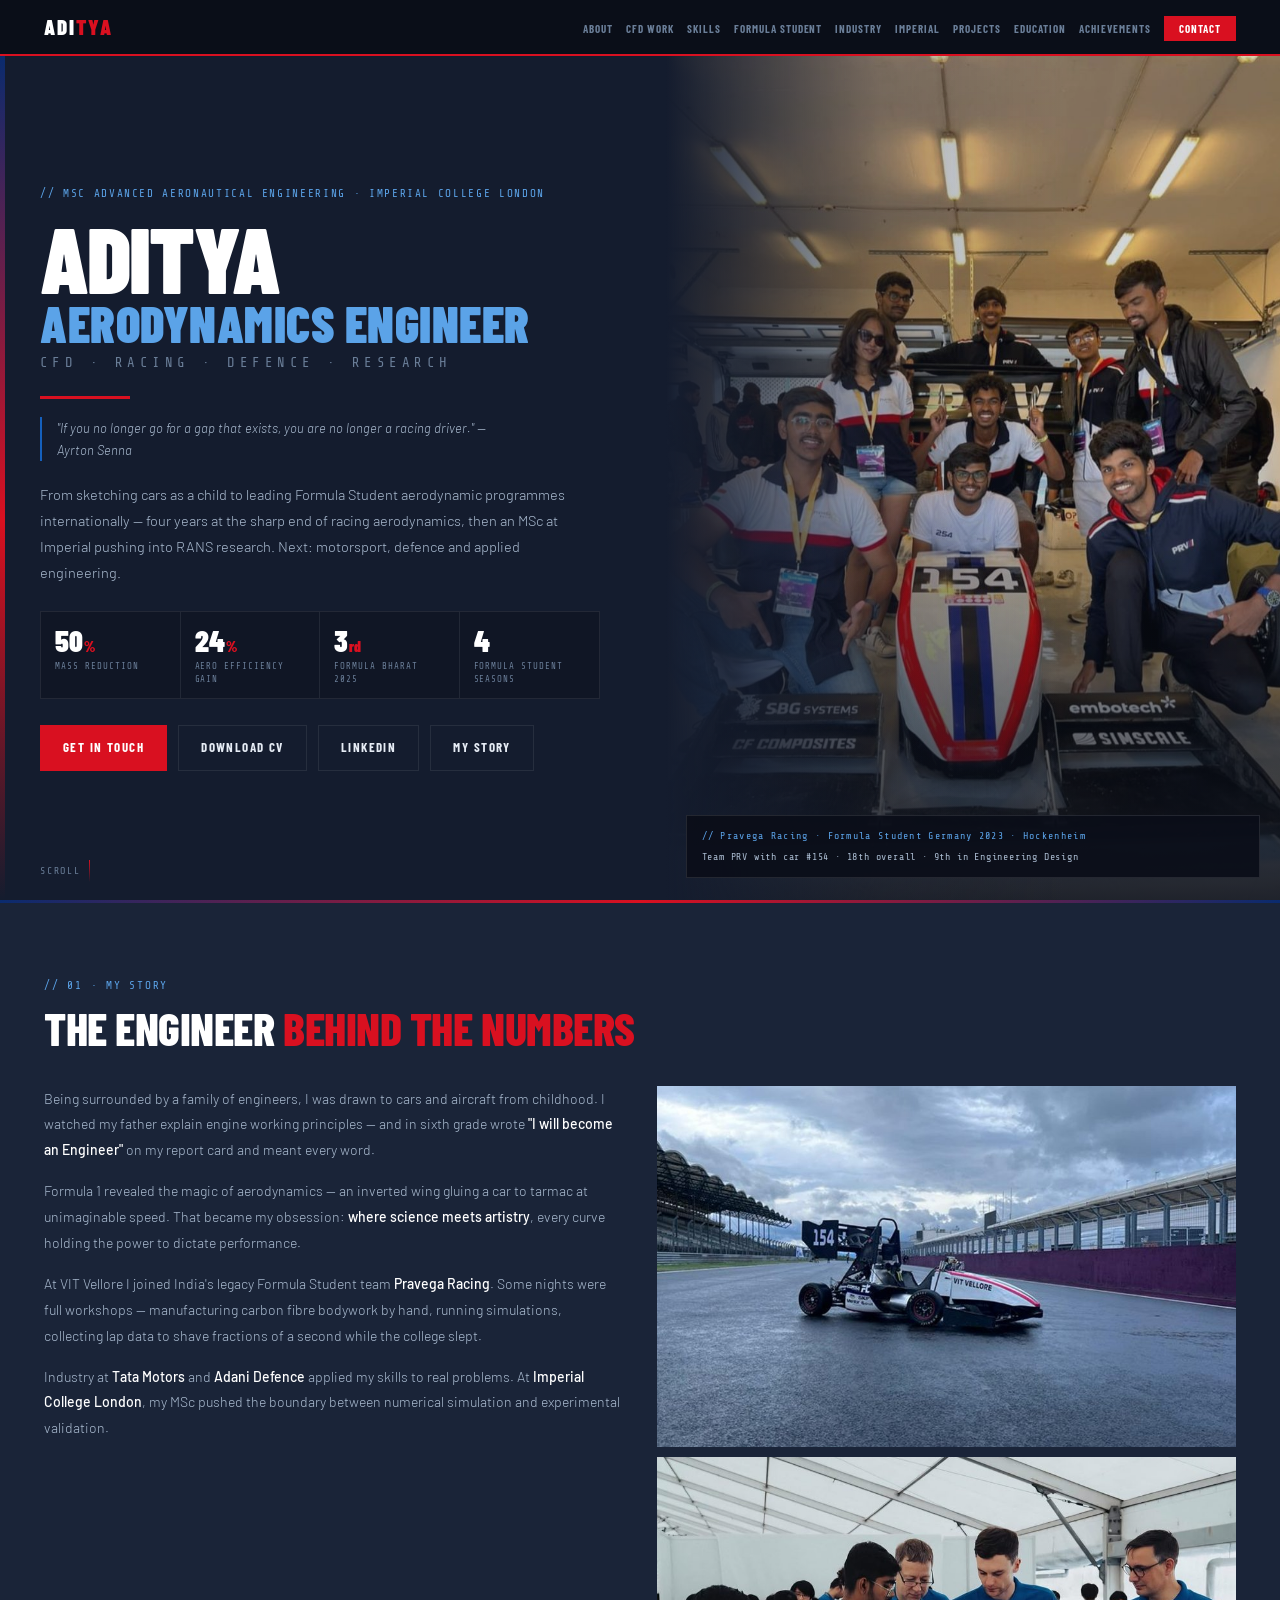
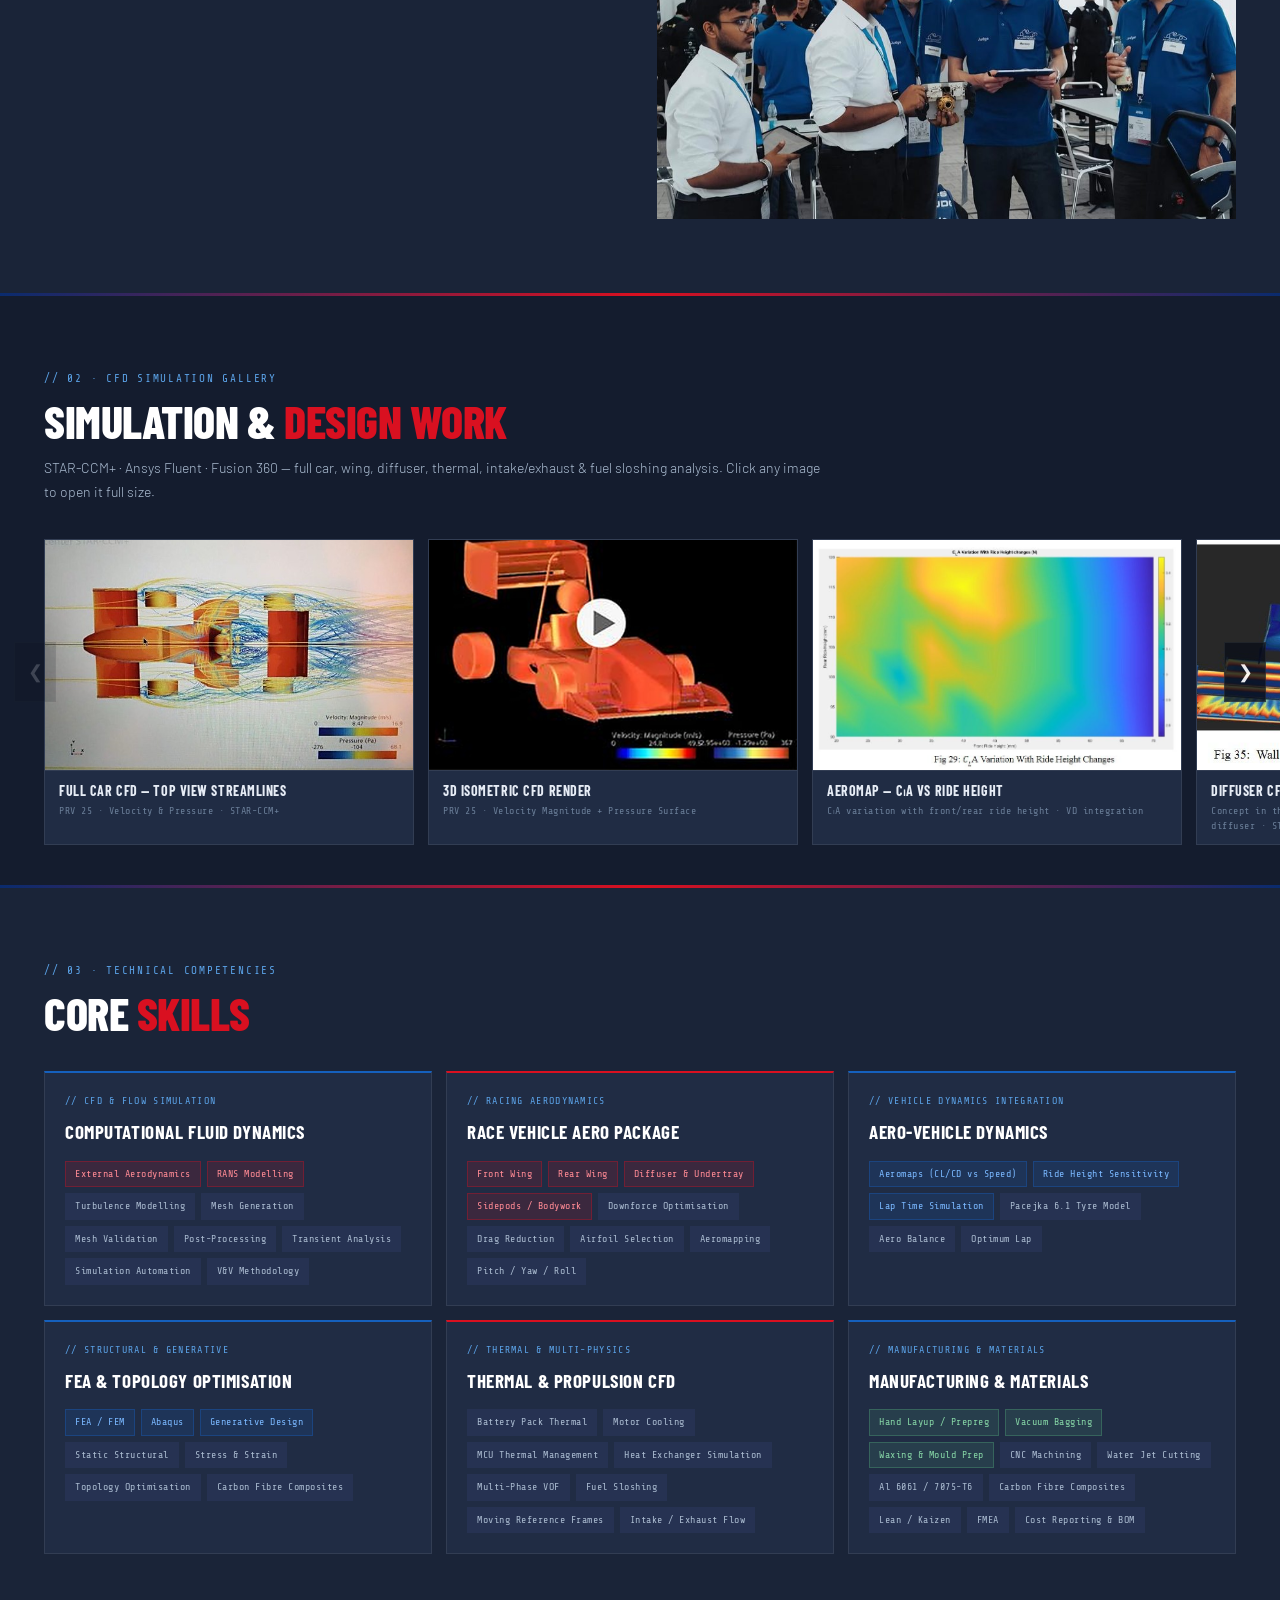
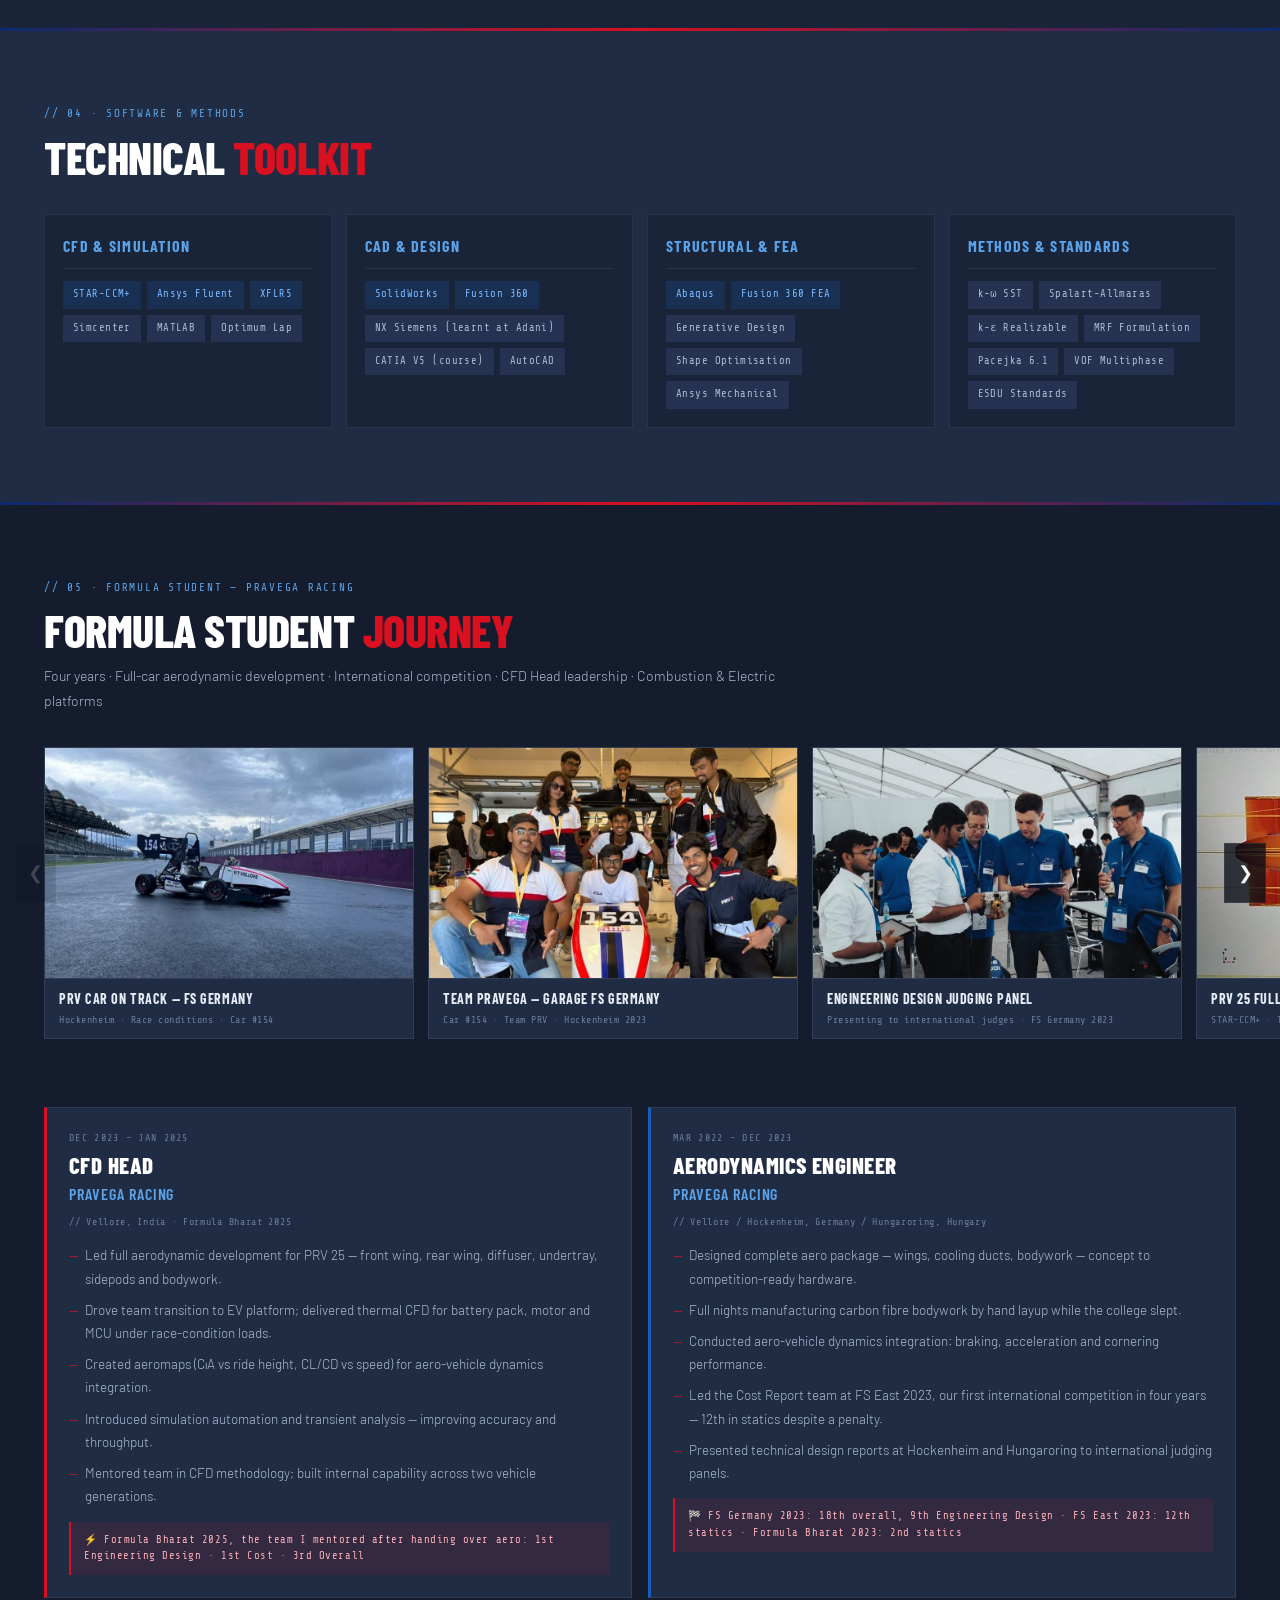
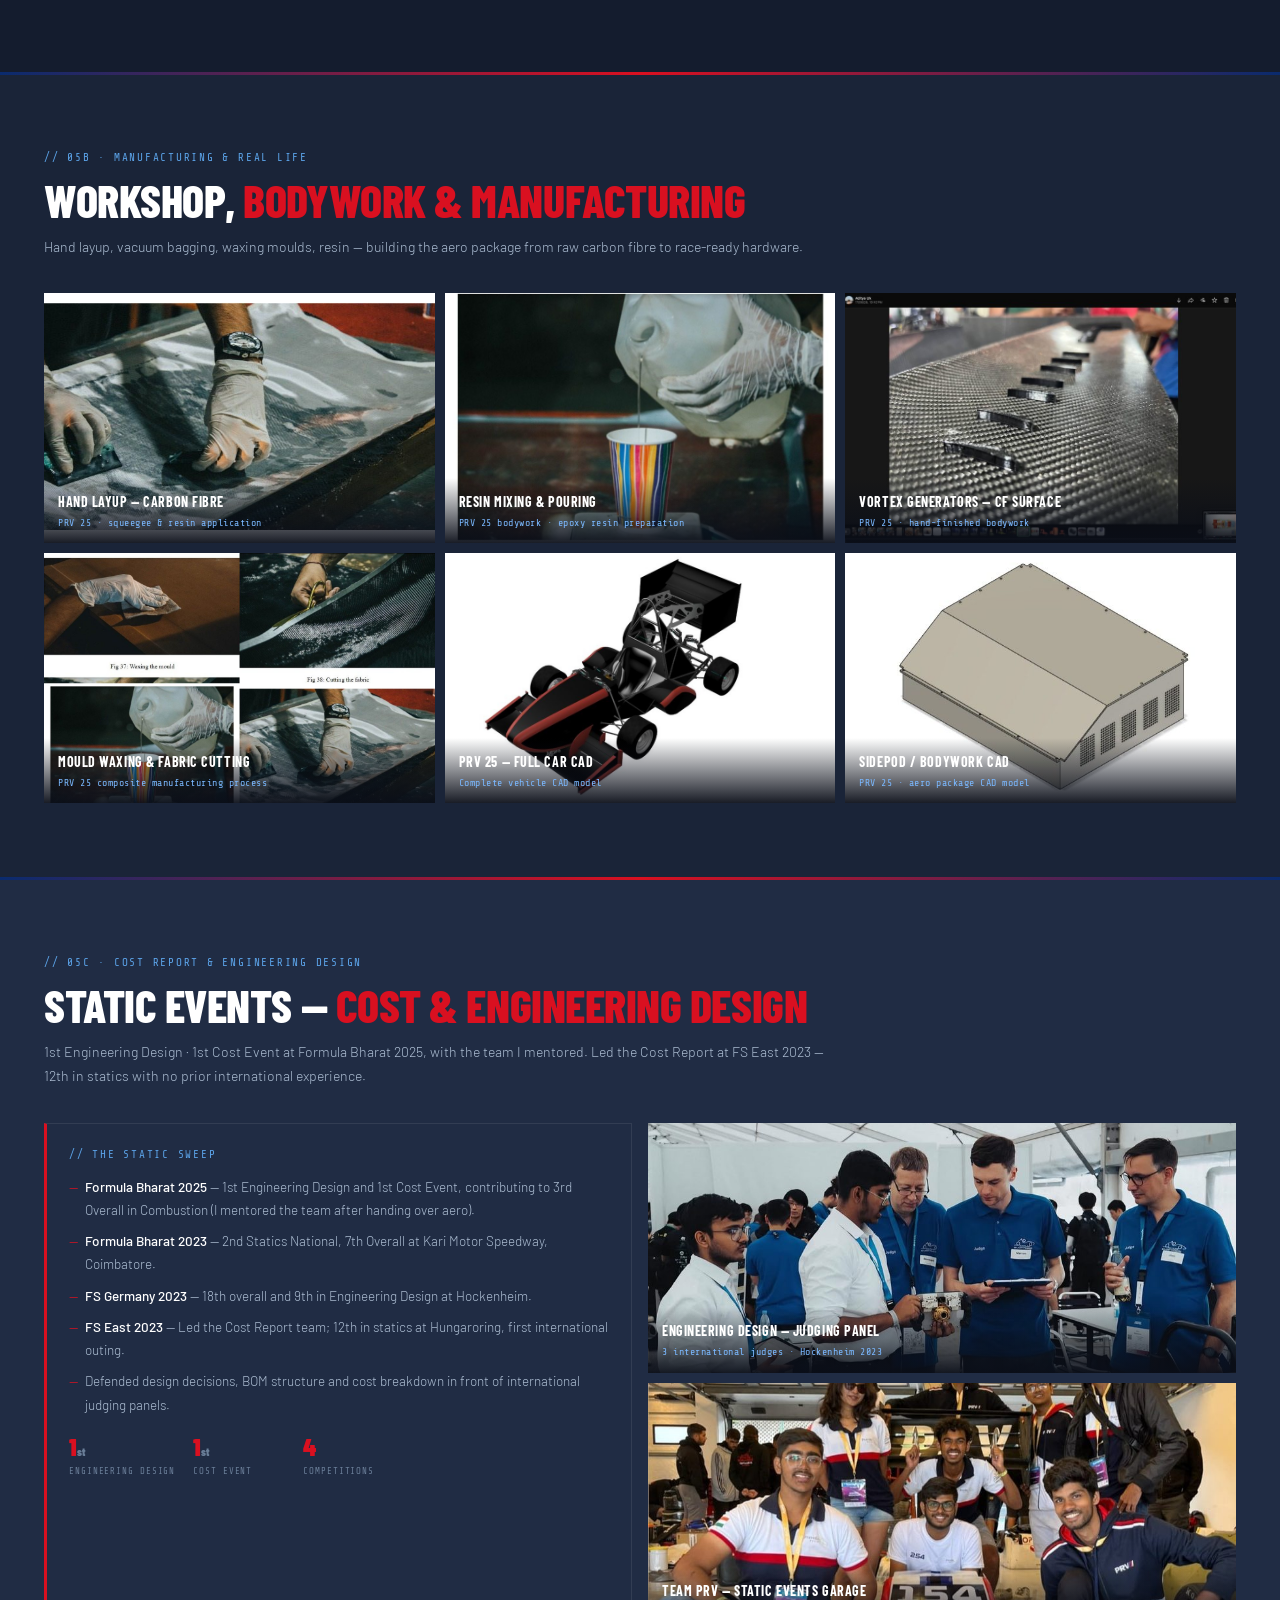
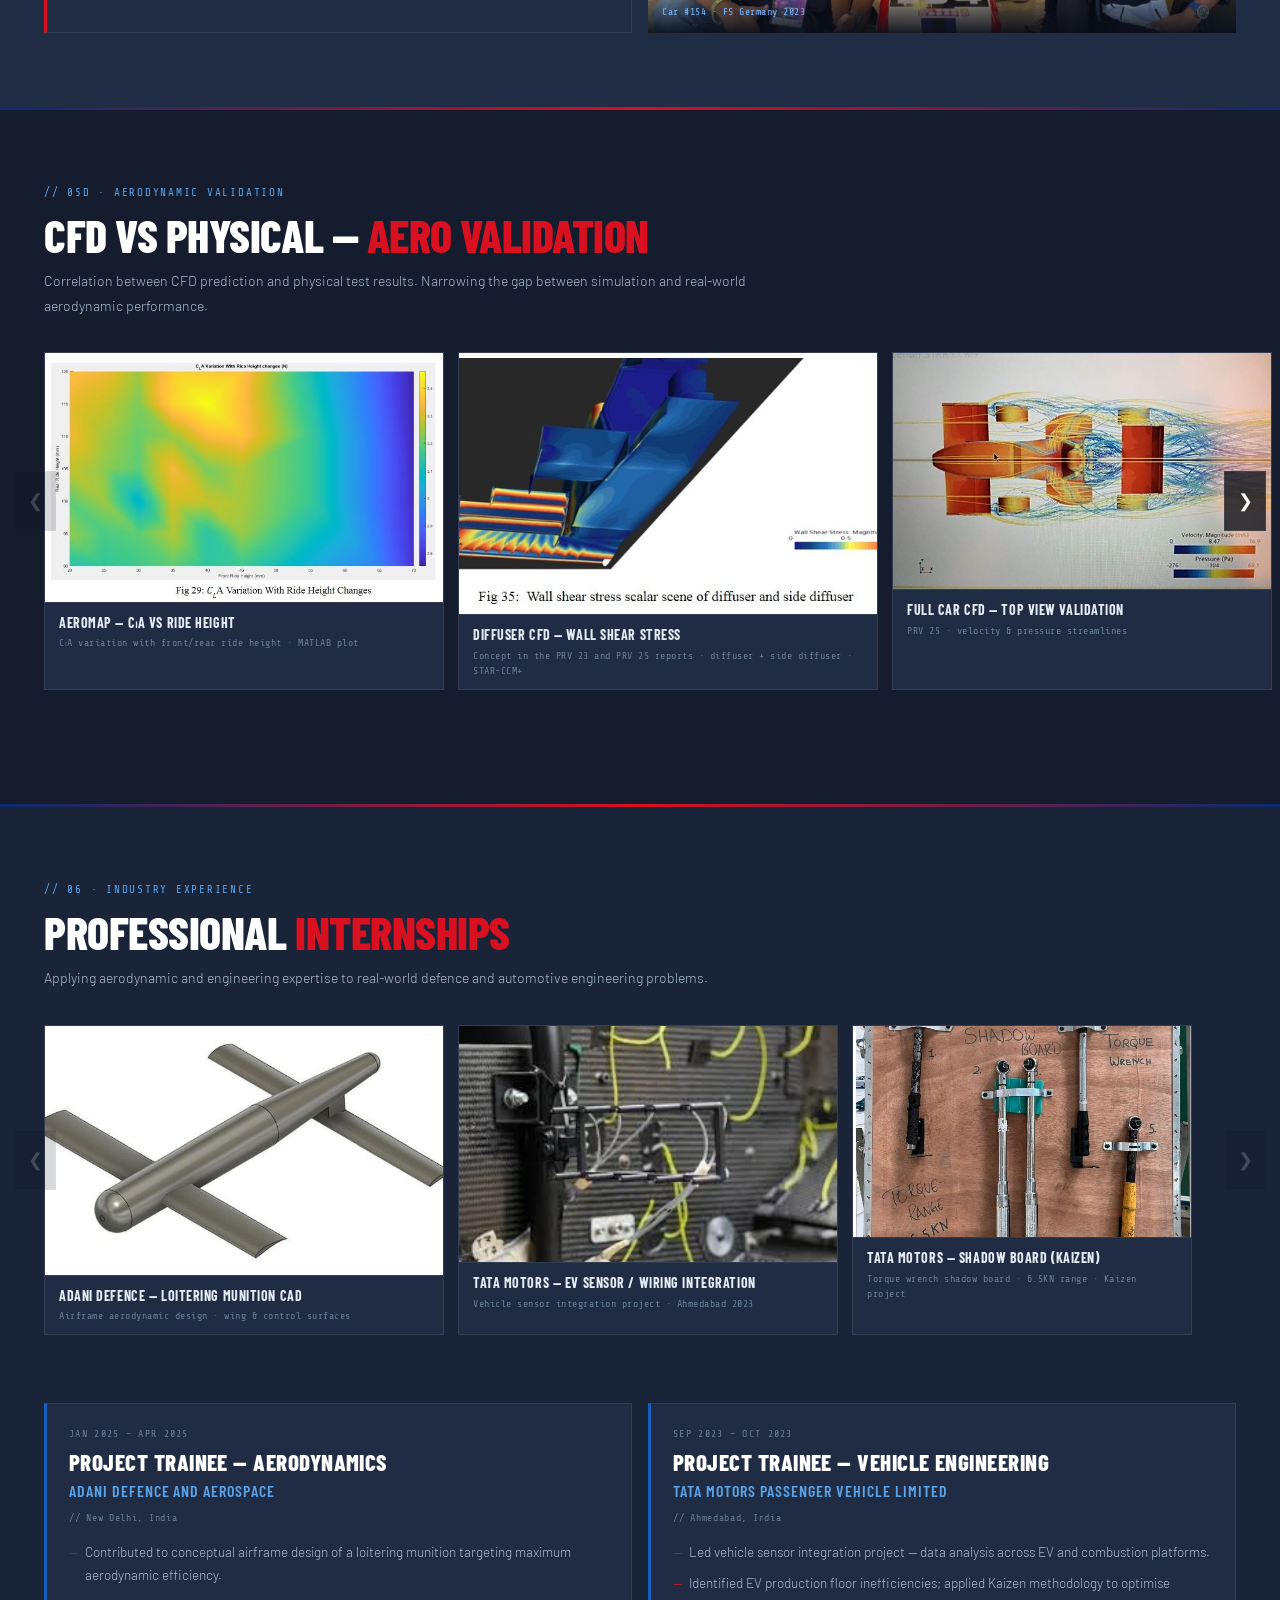
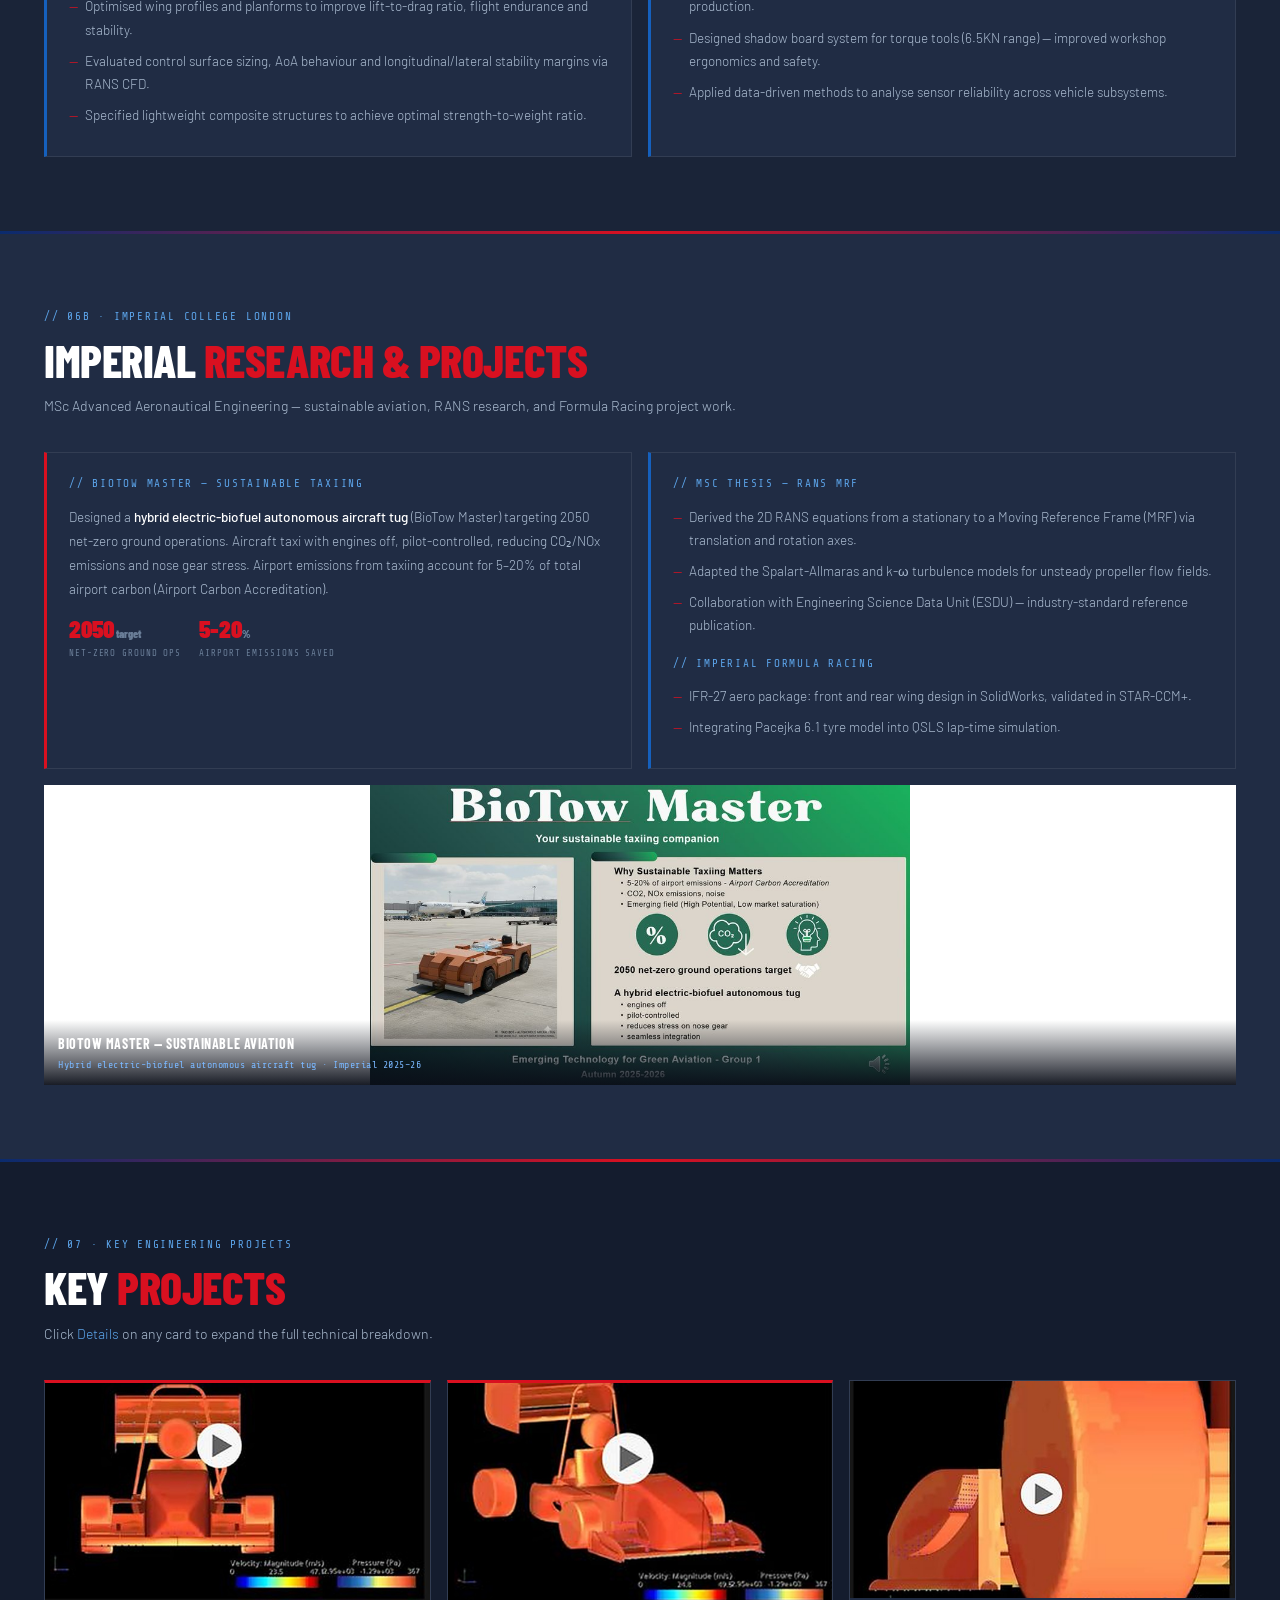
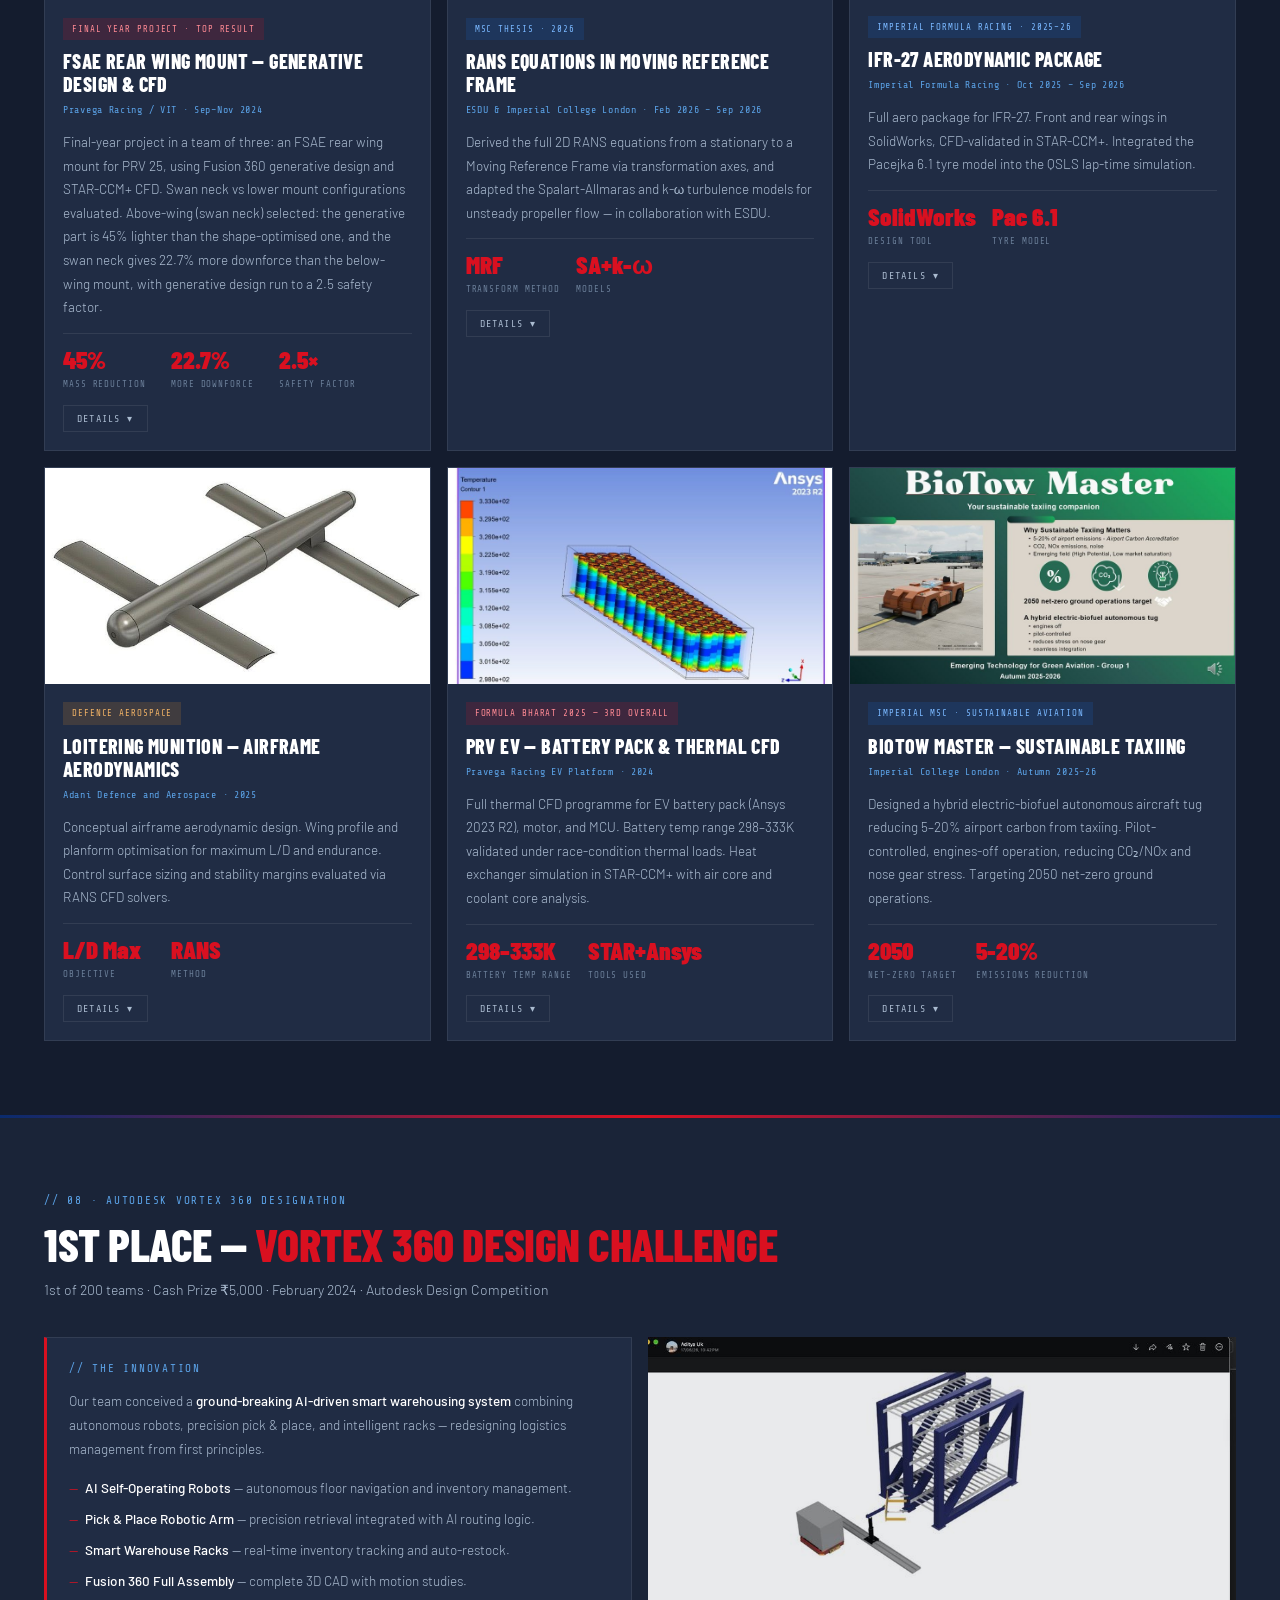
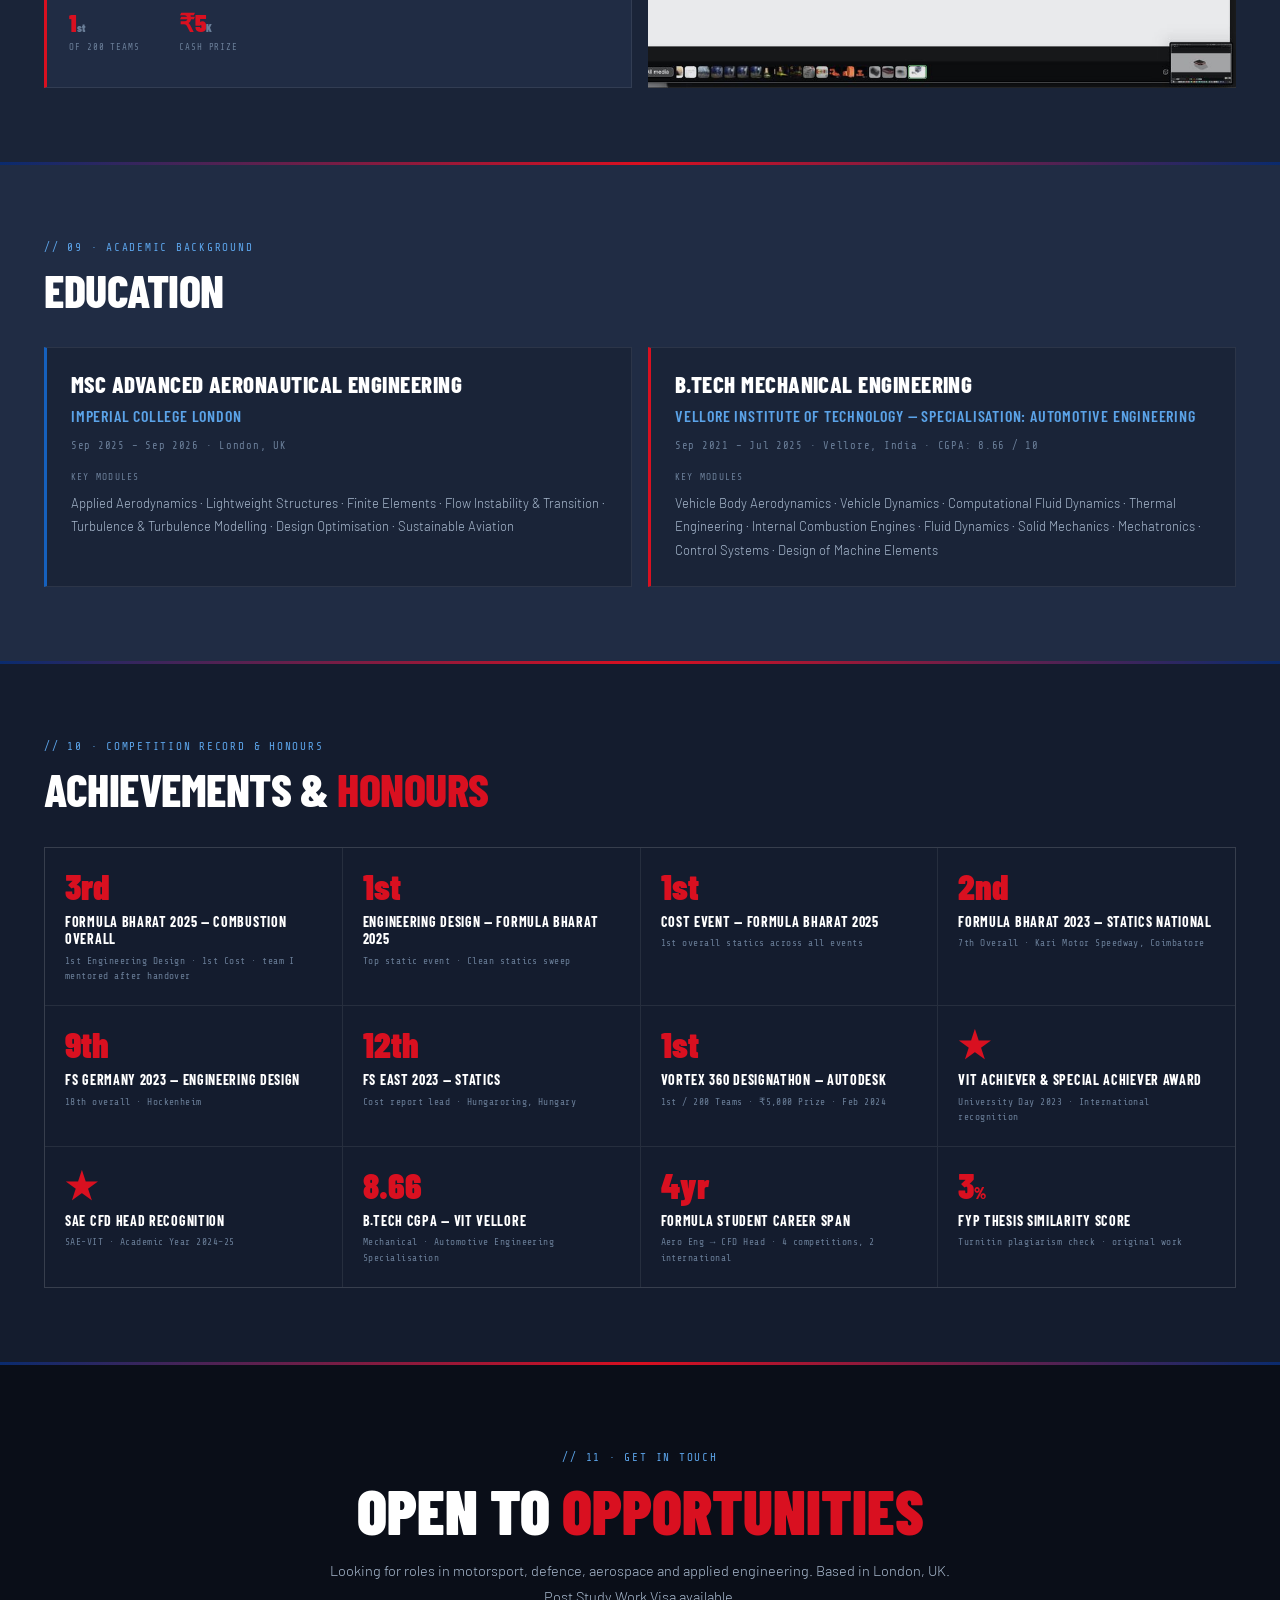
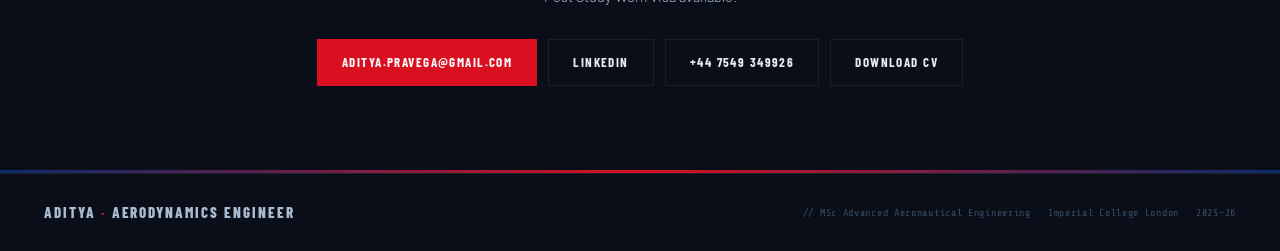
==== commit 0bbca48e: "Soften Formula One goal lines for broader applications Replace the three "Formula One is the destina" ====
--- a/index.html
+++ b/index.html
@@ -52,7 +52,7 @@
     <div class="hero-sub">CFD · Racing · Defence · Research</div>
     <div class="hdiv"></div>
     <blockquote class="hero-quote">"If you no longer go for a gap that exists, you are no longer a racing driver." — Ayrton Senna</blockquote>
-    <p class="hero-desc">From sketching cars as a child to leading Formula Student aerodynamic programmes internationally — four years at the sharp end of racing aerodynamics, then an MSc at Imperial pushing into RANS research. Formula One is the destination.</p>
+    <p class="hero-desc">From sketching cars as a child to leading Formula Student aerodynamic programmes internationally — four years at the sharp end of racing aerodynamics, then an MSc at Imperial pushing into RANS research. Next: motorsport, defence and applied engineering.</p>
 
     <div class="hero-stats">
       <div class="sb"><div class="sn" data-count="50">0<span class="u">%</span></div><div class="sl">Mass Reduction</div></div>
@@ -96,7 +96,7 @@
         <p>Being surrounded by a family of engineers, I was drawn to cars and aircraft from childhood. I watched my father explain engine working principles — and in sixth grade wrote <em>"I will become an Engineer"</em> on my report card and meant every word.</p>
         <p>Formula 1 revealed the magic of aerodynamics — an inverted wing gluing a car to tarmac at unimaginable speed. That became my obsession: <em>where science meets artistry</em>, every curve holding the power to dictate performance.</p>
         <p>At VIT Vellore I joined India's legacy Formula Student team <em>Pravega Racing</em>. Some nights were full workshops — manufacturing carbon fibre bodywork by hand, running simulations, collecting lap data to shave fractions of a second while the college slept.</p>
-        <p>Industry at <em>Tata Motors</em> and <em>Adani Defence</em> applied my skills to real problems. At <em>Imperial College London</em>, my MSc pushed the boundary between numerical simulation and experimental validation — with Formula One as the destination.</p>
+        <p>Industry at <em>Tata Motors</em> and <em>Adani Defence</em> applied my skills to real problems. At <em>Imperial College London</em>, my MSc pushed the boundary between numerical simulation and experimental validation.</p>
       </div>
       <div class="intro-img-stack">
         <div class="intro-img-half js-zoom" data-caption="PRV Car on Track — FS Germany" data-sub="Hockenheim · Race conditions · Car #154">
@@ -976,7 +976,7 @@
 <section id="contact">
   <div class="sh-eye" style="text-align:center;margin-bottom:12px">// 11 · Get In Touch</div>
   <h2 class="ct-title">Open to <span>Opportunities</span></h2>
-  <p class="ct-sub">Targeting Formula One, motorsport aerodynamics, defence aerospace, or advanced aeronautical engineering. Based in London, UK. Post Study Work Visa available.</p>
+  <p class="ct-sub">Looking for roles in motorsport, defence, aerospace and applied engineering. Based in London, UK. Post Study Work Visa available.</p>
   <div class="ct-links">
     <a href="mailto:aditya.pravega@gmail.com" class="ct-link p">aditya.pravega@gmail.com</a>
     <a href="https://www.linkedin.com/in/aditya-kumar-747bcr7" target="_blank" rel="noopener" class="ct-link">LinkedIn</a>
